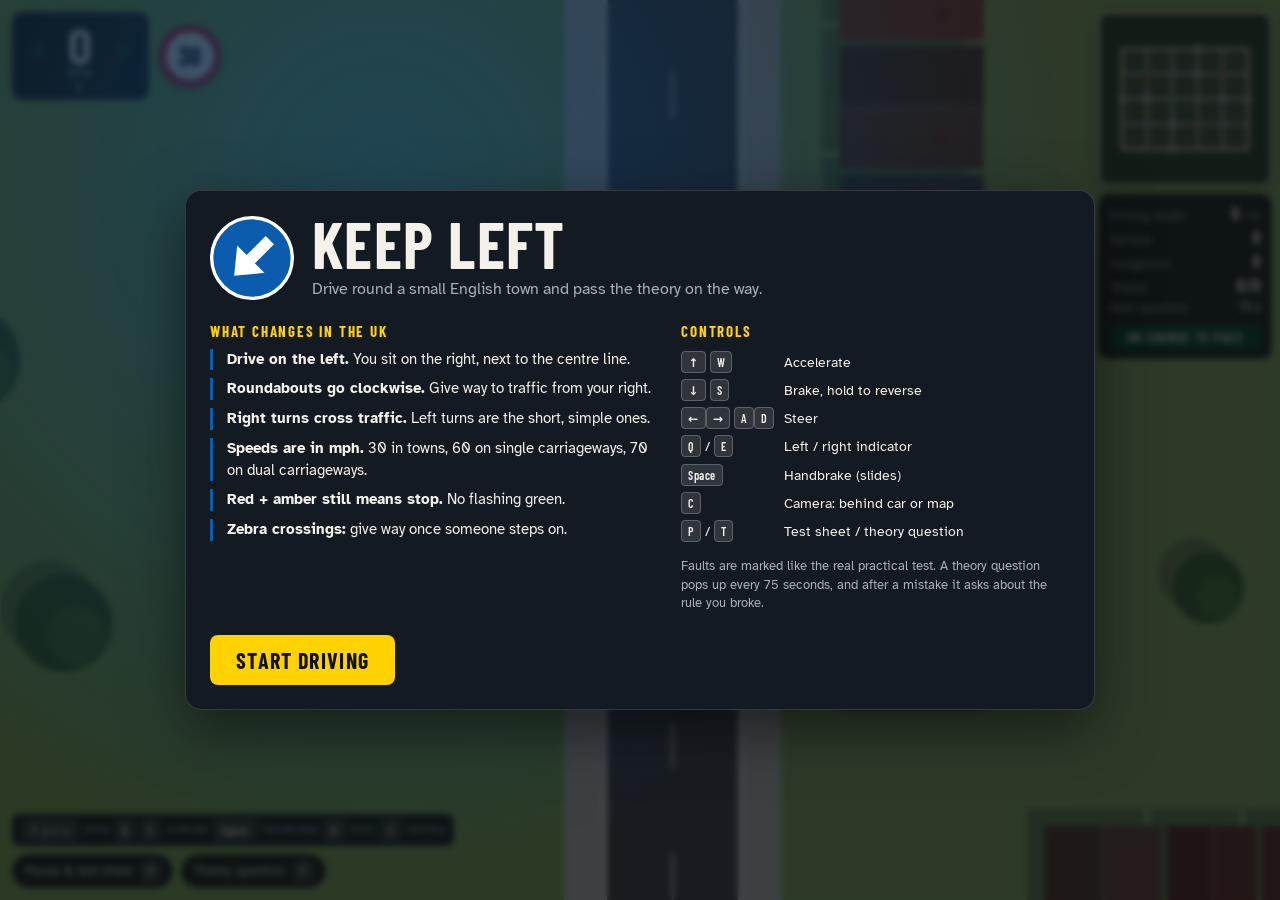
==== index.html @ 1f6ad8f2 "Add Keep Left: top-down UK driving practice game with theory questions Single-file browser game (ind" ====
<!doctype html>
<html lang="en">
<head>
<meta charset="utf-8">
<meta name="viewport" content="width=device-width, initial-scale=1, viewport-fit=cover">
<title>Keep Left UK</title>
<meta name="claude:viewport-fit-sides" content="cover">
<link rel="preconnect" href="https://fonts.googleapis.com">
<link rel="preconnect" href="https://fonts.gstatic.com" crossorigin>
<link rel="stylesheet" href="https://fonts.googleapis.com/css2?family=Atkinson+Hyperlegible:wght@400;700&family=Barlow+Condensed:wght@500;600;700&display=swap">
<style>/* Layout: full-screen canvas, HUD pinned to the corners. Visual language borrowed from UK road signs:
   blue = information (tips), red-edged white = warnings (faults), green with yellow = theory (primary-route signs). */
:root {
  --ink: #0e1218; --panel: rgba(14, 18, 24, .86); --panel-solid: #141a22; --line: rgba(255, 255, 255, .14);
  --text: #f3f1ea; --muted: #a9b0b8;
  --sign-blue: #0b5cad; --route-green: #00703c; --route-yellow: #ffd200; --sign-red: #d4202a; --amber: #ffb000; --go: #2ee06a;
  --display: 'Barlow Condensed', 'Arial Narrow', 'Roboto Condensed', system-ui, sans-serif;
  --body: 'Atkinson Hyperlegible', system-ui, -apple-system, 'Segoe UI', sans-serif;
  color-scheme: dark;
}
html, body { height: 100%; overflow: hidden; }
body { margin: 0; background: #7da35a; color: var(--text); font: 15px/1.45 var(--body); user-select: none; -webkit-user-select: none; }
canvas#game { position: fixed; inset: 0; display: block; touch-action: none; }
button { font: inherit; color: inherit; cursor: pointer; }
button:focus-visible, select:focus-visible, input:focus-visible { outline: 3px solid var(--route-yellow); outline-offset: 2px; }
kbd { font: 600 12px/1 var(--display); letter-spacing: .04em; padding: 3px 6px; border-radius: 4px; background: rgba(255,255,255,.12); border: 1px solid rgba(255,255,255,.22); color: var(--text); }
[hidden] { display: none !important; }

.hud { position: fixed; z-index: 5; pointer-events: none; }
.hud-tl { top: calc(12px + env(safe-area-inset-top, 0px)); left: max(12px, env(safe-area-inset-left, 0px)); display: flex; gap: 10px; align-items: center; }
.speed-box { display: grid; grid-template-columns: auto auto auto; grid-template-rows: auto auto; align-items: center; gap: 0 10px;
  background: var(--panel); border: 1px solid var(--line); border-radius: 10px; padding: 8px 14px 6px; }
.speed { font-family: var(--display); font-weight: 700; font-size: 52px; line-height: .9; font-variant-numeric: tabular-nums; min-width: 2.2ch; text-align: center; }
.speed small { display: block; font-size: 13px; font-weight: 600; letter-spacing: .14em; color: var(--muted); text-transform: uppercase; }
.speed-box.over .speed { color: #ff6b5e; }
.ind { font-size: 22px; color: rgba(46,224,106,.18); transition: color .05s; }
.ind.on { color: var(--go); text-shadow: 0 0 10px rgba(46,224,106,.8); }
.gear { grid-column: 1 / -1; text-align: center; font: 600 12px/1 var(--display); letter-spacing: .2em; color: var(--muted); margin-top: 2px; }
.limit-sign { width: 62px; height: 62px; border-radius: 50%; background: #fff; box-shadow: inset 0 0 0 7px var(--sign-red), 0 2px 8px rgba(0,0,0,.35);
  display: grid; place-items: center; color: #111; font: 700 26px/1 var(--display); position: relative; overflow: hidden; }
.limit-sign[data-limit="60"] { box-shadow: inset 0 0 0 2px #111, 0 2px 8px rgba(0,0,0,.35); }
.limit-sign[data-limit="60"]::after { content: ''; position: absolute; width: 140%; height: 10px; background: #111; transform: rotate(-45deg); }

.hud-tr { top: calc(12px + env(safe-area-inset-top, 0px)); right: max(12px, env(safe-area-inset-right, 0px)); width: 170px; display: grid; gap: 8px; }
#minimap { width: 170px; height: 170px; border-radius: 10px; border: 2px solid rgba(255,255,255,.7); box-shadow: 0 4px 14px rgba(0,0,0,.35); }
.tally { background: var(--panel); border: 1px solid var(--line); border-radius: 10px; padding: 8px 10px; font-size: 13px; }
.tally .row { display: flex; align-items: baseline; gap: 4px; padding: 1px 0; }
.tally .row span { flex: 1; color: var(--muted); }
.tally .row b { font: 700 18px/1.1 var(--display); font-variant-numeric: tabular-nums; }
.tally .row i { font-style: normal; color: var(--muted); font-size: 12px; }
.tally .row.small b { font-size: 14px; color: var(--muted); }
.verdict { margin-top: 6px; text-align: center; font: 700 13px/1 var(--display); letter-spacing: .1em; text-transform: uppercase; padding: 6px; border-radius: 6px; }
.verdict.pass { background: rgba(0,112,60,.55); }
.verdict.fail { background: rgba(212,32,42,.6); }

.hud-bl { bottom: calc(12px + env(safe-area-inset-bottom, 0px)); left: max(12px, env(safe-area-inset-left, 0px)); display: grid; gap: 8px; pointer-events: auto; }
.keys { background: var(--panel); border-radius: 8px; padding: 6px 10px; font-size: 12px; color: var(--muted); display: flex; flex-wrap: wrap; gap: 4px 6px; align-items: center; max-width: 60vw; }
.btns { display: flex; gap: 8px; flex-wrap: wrap; }
.chip { background: var(--panel); border: 1px solid var(--line); border-radius: 999px; padding: 6px 12px; font-size: 13px; display: inline-flex; gap: 8px; align-items: center; }
.chip:hover { border-color: rgba(255,255,255,.4); }

.faults { position: fixed; z-index: 6; top: calc(12px + env(safe-area-inset-top, 0px)); left: 50%; transform: translateX(-50%); width: min(440px, calc(100vw - 420px)); display: grid; gap: 8px; pointer-events: none; }
.fault { background: #fff; color: #111; border-radius: 8px; padding: 9px 12px 10px; box-shadow: 0 6px 20px rgba(0,0,0,.35); border-left: 8px solid var(--amber); animation: drop .25s ease-out; transition: opacity .4s, transform .4s; }
.fault.serious { border-left-color: var(--sign-red); }
.fault.dangerous { border-left-color: #111; background: #ffe9e7; }
.fault.out { opacity: 0; transform: translateY(-8px); }
.fault-sev { font: 700 12px/1 var(--display); letter-spacing: .12em; text-transform: uppercase; color: #6b6b6b; }
.fault.serious .fault-sev, .fault.dangerous .fault-sev { color: var(--sign-red); }
.fault-msg { font-weight: 700; font-size: 16px; margin: 3px 0 2px; }
.fault-tip { font-size: 13px; color: #333; }
@keyframes drop { from { opacity: 0; transform: translateY(-10px); } }

.toast { position: fixed; z-index: 7; top: 40%; left: 50%; transform: translate(-50%, -50%); background: var(--panel); padding: 8px 16px; border-radius: 8px; font-weight: 700; }
.keep-left { position: fixed; z-index: 6; left: 50%; top: 30%; transform: translate(-50%, -50%); display: grid; justify-items: center; gap: 6px; pointer-events: none; animation: pulse .6s ease-in-out infinite alternate; }
.keep-left svg { width: 96px; height: 96px; filter: drop-shadow(0 4px 12px rgba(0,0,0,.5)); }
.keep-left div { font: 700 22px/1 var(--display); letter-spacing: .14em; background: var(--sign-blue); padding: 6px 12px; border-radius: 6px; border: 2px solid #fff; }
@keyframes pulse { to { transform: translate(-50%, -50%) scale(1.07); } }

.tip { position: fixed; z-index: 6; bottom: calc(18px + env(safe-area-inset-bottom, 0px)); left: 50%; transform: translateX(-50%); width: min(560px, calc(100vw - 32px));
  background: var(--sign-blue); border: 2px solid #fff; border-radius: 8px; padding: 10px 14px; display: flex; gap: 12px; align-items: flex-start; box-shadow: 0 6px 20px rgba(0,0,0,.35); pointer-events: none; }
.tip b { flex: none; width: 24px; height: 24px; border-radius: 50%; background: #fff; color: var(--sign-blue); display: grid; place-items: center; font: 700 16px/1 Georgia, serif; font-style: italic; }
.tip.in { animation: rise .3s ease-out; }
@keyframes rise { from { opacity: 0; transform: translate(-50%, 10px); } }

.overlay { position: fixed; z-index: 20; inset: 0; display: grid; place-items: center; background: rgba(8, 12, 16, .55); backdrop-filter: blur(3px);
  padding: calc(16px + env(safe-area-inset-top, 0px)) max(16px, env(safe-area-inset-right, 0px)) calc(16px + env(safe-area-inset-bottom, 0px)) max(16px, env(safe-area-inset-left, 0px)); overflow: auto; }
.go { background: var(--route-yellow); color: #111; border: 0; border-radius: 8px; padding: 10px 18px; font: 700 17px/1 var(--display); letter-spacing: .06em; text-transform: uppercase; display: inline-flex; gap: 10px; align-items: center; }
.go kbd { background: rgba(0,0,0,.1); border-color: rgba(0,0,0,.25); color: #111; }
.go:hover { filter: brightness(1.06); }
.ghost { background: transparent; border: 1px solid var(--line); border-radius: 8px; padding: 10px 16px; }

/* Theory card: a primary-route sign. */
.q-card { width: min(640px, 100%); background: var(--route-green); border: 4px solid #fff; border-radius: 14px; padding: 18px 20px 16px; box-shadow: 0 0 0 3px var(--route-green), 0 20px 50px rgba(0,0,0,.5); }
.q-head { display: flex; gap: 10px; align-items: center; font: 600 15px/1 var(--display); letter-spacing: .06em; text-transform: uppercase; }
.route { background: var(--route-yellow); color: #111; padding: 4px 8px; border-radius: 4px; font-weight: 700; }
.q-card h2 { font: 700 24px/1.25 var(--body); margin: 14px 0 14px; text-wrap: balance; }
.answers { display: grid; gap: 8px; }
.ans { display: flex; gap: 12px; align-items: center; text-align: left; background: rgba(0,0,0,.18); border: 2px solid rgba(255,255,255,.55); border-radius: 8px; padding: 10px 12px; font-size: 16px; }
.ans b { flex: none; width: 28px; height: 28px; border-radius: 4px; background: var(--route-yellow); color: #111; display: grid; place-items: center; font: 700 17px/1 var(--display); }
.ans:hover:not(:disabled) { background: rgba(0,0,0,.3); border-color: #fff; }
.ans:disabled { cursor: default; opacity: .7; }
.ans.correct { opacity: 1; background: #fff; color: #0a3d22; border-color: #fff; }
.ans.correct b { background: var(--route-green); color: #fff; }
.ans.wrong { opacity: 1; background: var(--sign-red); border-color: #fff; }
.q-feedback { margin-top: 12px; padding: 10px 12px; border-radius: 8px; background: rgba(0,0,0,.25); font-size: 15px; }
.q-feedback.right strong { color: var(--route-yellow); }
.q-feedback.wrong strong { color: #ffb3ad; }
.q-foot { display: flex; justify-content: space-between; align-items: center; gap: 12px; margin-top: 12px; font-size: 13px; color: rgba(255,255,255,.75); flex-wrap: wrap; }

/* Test sheet. */
.sheet { width: min(760px, 100%); max-height: 100%; overflow: auto; background: #f6f4ee; color: #16191d; border-radius: 12px; padding: 18px 20px; box-shadow: 0 20px 50px rgba(0,0,0,.5); }
.sheet-head h2 { font: 700 28px/1 var(--display); letter-spacing: .04em; text-transform: uppercase; margin: 0 0 4px; }
.sheet-head span { color: #555; font-size: 14px; }
#sheetSummary { display: flex; gap: 16px; align-items: center; margin: 14px 0; flex-wrap: wrap; }
.result { font: 700 34px/1 var(--display); letter-spacing: .1em; padding: 10px 16px; border-radius: 8px; color: #fff; }
.result.pass { background: var(--route-green); } .result.fail { background: var(--sign-red); }
.sum-grid { display: flex; gap: 18px; flex-wrap: wrap; }
.sum-grid div { display: grid; }
.sum-grid b { font: 700 26px/1 var(--display); font-variant-numeric: tabular-nums; }
.sum-grid span { font-size: 12px; color: #555; }
.table-wrap { overflow-x: auto; }
.dl25 { width: 100%; border-collapse: collapse; font-size: 14px; }
.dl25 th, .dl25 td { border: 1px solid #c9c4b6; padding: 6px 8px; text-align: left; vertical-align: middle; }
.dl25 thead th { background: #e6e1d3; font: 700 13px/1 var(--display); letter-spacing: .08em; text-transform: uppercase; }
.dl25 tbody th { font-weight: 700; white-space: nowrap; }
.dl25 .tally { font: 700 18px/1 var(--display); letter-spacing: 2px; color: #1d4e89; background: none; border-radius: 0; padding: 6px 8px; }
.dl25 .box { width: 34px; text-align: center; font: 700 18px/1 var(--display); }
.dl25 .box.marked { background: #ffd9d6; color: var(--sign-red); } .dl25 .box.marked.d { background: #16191d; color: #fff; }
.dl25 .last { color: #444; font-size: 13px; }
.dl25 .empty { text-align: center; color: #555; padding: 14px; }
.review { margin-top: 12px; font-size: 14px; }
.review h3 { font: 700 16px/1 var(--display); letter-spacing: .06em; text-transform: uppercase; margin: 8px 0; }
.review p { margin: 6px 0; padding-left: 10px; border-left: 3px solid var(--route-green); }
.settings { display: flex; flex-wrap: wrap; gap: 10px 18px; margin-top: 14px; padding-top: 12px; border-top: 1px solid #d8d3c5; font-size: 14px; align-items: center; }
.settings label { display: inline-flex; gap: 8px; align-items: center; }
.settings select { font: inherit; padding: 4px 6px; border-radius: 6px; border: 1px solid #b9b3a3; background: #fff; color: #111; color-scheme: light; }
.sheet-foot { display: flex; justify-content: flex-end; gap: 10px; margin-top: 16px; }
.sheet .ghost { border-color: #b9b3a3; color: #16191d; }

/* Title. */
.title { background: radial-gradient(circle at 30% 20%, rgba(11,92,173,.35), transparent 60%), rgba(8, 12, 16, .72); }
.title-card { width: min(860px, 100%); background: var(--panel-solid); border: 1px solid var(--line); border-radius: 16px; padding: 24px; box-shadow: 0 20px 60px rgba(0,0,0,.5); }
.brand { display: flex; gap: 18px; align-items: center; }
.brand svg { width: 84px; height: 84px; flex: none; }
.brand h1 { font: 700 64px/0.9 var(--display); letter-spacing: .02em; text-transform: uppercase; margin: 0; }
.brand p { margin: 6px 0 0; color: var(--muted); font-size: 16px; }
.cols { display: grid; grid-template-columns: 1.15fr 1fr; gap: 24px; margin: 22px 0; }
.cols section { min-width: 0; }
.cols h3 { font: 700 15px/1 var(--display); letter-spacing: .12em; text-transform: uppercase; color: var(--route-yellow); margin: 0 0 10px; }
.diff { list-style: none; padding: 0; margin: 0; display: grid; gap: 8px; }
.diff li { padding-left: 14px; border-left: 3px solid var(--sign-blue); }
.ctrl { border-collapse: collapse; font-size: 14px; }
.ctrl td { padding: 4px 10px 4px 0; }
.ctrl td:first-child { white-space: nowrap; }
.note { color: var(--muted); font-size: 13px; margin: 10px 0 0; }
.go.big { font-size: 22px; padding: 14px 26px; }

/* Touch controls. */
.touch { position: fixed; z-index: 8; left: 0; right: 0; bottom: 0; display: flex; justify-content: space-between; align-items: flex-end;
  padding: 0 max(12px, env(safe-area-inset-right, 0px)) calc(12px + env(safe-area-inset-bottom, 0px)) max(12px, env(safe-area-inset-left, 0px)); pointer-events: none; }
.touch .pad { display: flex; gap: 10px; pointer-events: auto; }
.touch button { width: 70px; height: 70px; border-radius: 50%; border: 2px solid rgba(255,255,255,.6); background: rgba(14,18,24,.55); font-size: 24px; touch-action: none; }
.touch button.small { width: 50px; height: 50px; font-size: 16px; }
.touch button.down { background: rgba(255,210,0,.6); color: #111; }
.touch:not([hidden]) ~ .hud-bl .keys { display: none; }

@media (max-width: 760px) {
  .cols { grid-template-columns: 1fr; }
  .brand h1 { font-size: 44px; }
  .hud-tr { width: 120px; } #minimap { width: 120px; height: 120px; }
  .tally { font-size: 11px; } .tally .row b { font-size: 15px; }
  .faults { width: calc(100vw - 164px); left: max(12px, env(safe-area-inset-left, 0px)); transform: none; top: calc(110px + env(safe-area-inset-top, 0px)); }
  .fault-msg { font-size: 14px; } .fault-tip { font-size: 12px; }
  .speed { font-size: 38px; } .limit-sign { width: 48px; height: 48px; font-size: 20px; }
  .keys { display: none; }
  .hud-bl { bottom: calc(152px + env(safe-area-inset-bottom, 0px)); }
  .tip { bottom: calc(196px + env(safe-area-inset-bottom, 0px)); font-size: 13px; padding: 8px 10px; }
  .touch button { width: 58px; height: 58px; font-size: 20px; }
  .touch button.small { width: 40px; height: 40px; font-size: 14px; }
  .touch .pad { gap: 8px; }
  .touch .pad.mid { flex-direction: column; gap: 6px; }
  .chip { font-size: 12px; padding: 5px 10px; }
  .chip kbd { display: none; }
}
@media (prefers-reduced-motion: reduce) { .keep-left, .fault, .tip.in { animation: none; } }
</style>
</head>
<body>

<canvas id="game" aria-label="Top-down view of the town and your car"></canvas>

<div class="hud hud-tl">
  <div class="speed-box" id="speedBox">
    <div class="ind" id="indL" aria-label="Left indicator">◀</div>
    <div class="speed"><span id="speed">0</span><small>mph</small></div>
    <div class="ind" id="indR" aria-label="Right indicator">▶</div>
    <div class="gear" id="gear">D</div>
  </div>
  <div class="limit-sign" id="limitSign" data-limit="30" title="Current speed limit"><span>30</span></div>
</div>

<div class="hud hud-tr">
  <canvas id="minimap" width="200" height="200" aria-label="Map"></canvas>
  <div class="tally">
    <div class="row"><span>Driving faults</span><b id="tMinor">0</b><i>/15</i></div>
    <div class="row"><span>Serious</span><b id="tSerious">0</b></div>
    <div class="row"><span>Dangerous</span><b id="tDanger">0</b></div>
    <div class="row"><span>Theory</span><b id="tTheory">0/0</b></div>
    <div class="row small"><span>Next question</span><b id="qNext">–</b></div>
    <div class="verdict pass" id="verdict">On course to pass</div>
  </div>
</div>

<div id="faults" class="faults" aria-live="polite"></div>
<div id="toast" class="toast" hidden></div>
<div id="keepLeft" class="keep-left" hidden>
  <svg viewBox="0 0 100 100" aria-hidden="true"><circle cx="50" cy="50" r="48" fill="#0b5cad" stroke="#fff" stroke-width="4"/><g transform="rotate(45 50 50)" fill="#fff"><rect x="43" y="20" width="14" height="36"/><path d="M27 52 H73 L50 80 Z"/></g></svg>
  <div>KEEP LEFT</div>
</div>
<div id="tip" class="tip" hidden><b>i</b><span id="tipText"></span></div>

<div class="hud hud-bl">
  <div class="keys"><kbd>↑↓←→</kbd> drive <kbd>Q</kbd><kbd>E</kbd> indicate <kbd>Space</kbd> handbrake <kbd>H</kbd> horn <kbd>C</kbd> camera</div>
  <div class="btns"><button id="pauseBtn" class="chip">Pause &amp; test sheet <kbd>P</kbd></button><button id="quizBtn" class="chip">Theory question <kbd>T</kbd></button></div>
</div>

<div id="touch" class="touch" hidden>
  <div class="pad left"><button id="tLeft" aria-label="Steer left">◀</button><button id="tRight" aria-label="Steer right">▶</button></div>
  <div class="pad mid"><button id="tIndL" class="small" aria-label="Left indicator">⇦</button><button id="tHand" class="small" aria-label="Handbrake">HB</button><button id="tIndR" class="small" aria-label="Right indicator">⇨</button></div>
  <div class="pad right"><button id="tBrake" aria-label="Brake">▼</button><button id="tGas" aria-label="Accelerate">▲</button></div>
</div>

<div id="question" class="overlay" hidden>
  <div class="q-card" role="dialog" aria-modal="true" aria-labelledby="qText">
    <div class="q-head"><span class="route">THEORY</span><span id="qTopic">Roundabouts</span></div>
    <h2 id="qText">Question</h2>
    <div id="qAnswers" class="answers"></div>
    <div id="qFeedback" class="q-feedback" hidden></div>
    <div class="q-foot"><span>Press 1–4 to answer</span><button id="qContinue" class="go" hidden>Back to driving <kbd>Enter</kbd></button></div>
  </div>
</div>

<div id="pause" class="overlay" hidden>
  <div class="sheet" role="dialog" aria-modal="true" aria-labelledby="sheetTitle">
    <div class="sheet-head"><h2 id="sheetTitle">Test sheet</h2><span>Marked the way a UK examiner would: 15 or fewer driving faults and no serious or dangerous faults is a pass.</span></div>
    <div id="sheetSummary"></div>
    <div class="table-wrap"><table class="dl25"><thead><tr><th>Category</th><th>Driving faults</th><th>S</th><th>D</th><th>Latest</th></tr></thead><tbody id="sheetRows"></tbody></table></div>
    <div id="sheetReview" class="review"></div>
    <div class="settings">
      <label for="qInterval">Theory questions
        <select id="qInterval"><option value="45">Every 45 s</option><option value="75">Every 75 s</option><option value="120">Every 2 min</option><option value="240">Every 4 min</option><option value="0">Off (press T)</option></select></label>
      <label for="camMode">Camera
        <select id="camMode"><option value="chase">Behind the car</option><option value="north">North up (map)</option></select></label>
      <label class="check" for="tipsOn"><input type="checkbox" id="tipsOn"> Coaching tips</label>
      <label class="check" for="soundOn"><input type="checkbox" id="soundOn"> Sound</label>
    </div>
    <div class="sheet-foot"><button id="restartBtn" class="ghost">New session</button><button id="resumeBtn" class="go">Resume driving <kbd>P</kbd></button></div>
  </div>
</div>

<div id="title" class="overlay title">
  <div class="title-card">
    <div class="brand">
      <svg viewBox="0 0 100 100" aria-hidden="true"><circle cx="50" cy="50" r="48" fill="#0b5cad" stroke="#fff" stroke-width="4"/><g transform="rotate(45 50 50)" fill="#fff"><rect x="43" y="20" width="14" height="36"/><path d="M27 52 H73 L50 80 Z"/></g></svg>
      <div><h1>Keep Left</h1><p>Drive round a small English town and pass the theory on the way.</p></div>
    </div>
    <div class="cols">
      <section>
        <h3>What changes in the UK</h3>
        <ul class="diff">
          <li><b>Drive on the left.</b> You sit on the right, next to the centre line.</li>
          <li><b>Roundabouts go clockwise.</b> Give way to traffic from your right.</li>
          <li><b>Right turns cross traffic.</b> Left turns are the short, simple ones.</li>
          <li><b>Speeds are in mph.</b> 30 in towns, 60 on single carriageways, 70 on dual carriageways.</li>
          <li><b>Red + amber still means stop.</b> No flashing green.</li>
          <li><b>Zebra crossings:</b> give way once someone steps on.</li>
        </ul>
      </section>
      <section>
        <h3>Controls</h3>
        <table class="ctrl">
          <tr><td><kbd>↑</kbd> <kbd>W</kbd></td><td>Accelerate</td></tr>
          <tr><td><kbd>↓</kbd> <kbd>S</kbd></td><td>Brake, hold to reverse</td></tr>
          <tr><td><kbd>←</kbd><kbd>→</kbd> <kbd>A</kbd><kbd>D</kbd></td><td>Steer</td></tr>
          <tr><td><kbd>Q</kbd> / <kbd>E</kbd></td><td>Left / right indicator</td></tr>
          <tr><td><kbd>Space</kbd></td><td>Handbrake (slides)</td></tr>
          <tr><td><kbd>C</kbd></td><td>Camera: behind car or map</td></tr>
          <tr><td><kbd>P</kbd> / <kbd>T</kbd></td><td>Test sheet / theory question</td></tr>
        </table>
        <p class="note">Faults are marked like the real practical test. A theory question pops up every 75 seconds, and after a mistake it asks about the rule you broke.</p>
      </section>
    </div>
    <button id="startBtn" class="go big">Start driving</button>
  </div>
</div>
<script>// UK theory-test style questions. Each: t = topic, q = question, a = answers, c = index of the correct answer,
// e = explanation shown after answering (with the Highway Code rule where one applies).
// Topics match the fault categories so a question can follow a related mistake.
const QUESTIONS = [
  // ---- Speed limits & stopping distances
  { t: 'speed', q: 'What is the national speed limit for a car on a single carriageway road?',
    a: ['60 mph', '50 mph', '70 mph', '40 mph'], c: 0,
    e: 'Cars: 30 mph in built-up areas, 60 mph on single carriageways, 70 mph on dual carriageways and motorways (Rule 124).' },
  { t: 'speed', q: 'What is the national speed limit for a car on a dual carriageway?',
    a: ['70 mph', '60 mph', '50 mph', '80 mph'], c: 0,
    e: 'Dual carriageways and motorways are 70 mph for cars unless signs show a lower limit (Rule 124).' },
  { t: 'speed', q: 'You are in a built-up area with street lights and see no speed limit signs. What is the limit?',
    a: ['30 mph', '20 mph', '40 mph', '60 mph'], c: 0,
    e: 'Street lights usually mean a 30 mph limit unless signs say otherwise (Rule 124).' },
  { t: 'speed', q: 'What is the typical overall stopping distance at 30 mph on a dry road?',
    a: ['23 metres (75 feet)', '12 metres (40 feet)', '36 metres (118 feet)', '53 metres (175 feet)'], c: 0,
    e: '30 mph: 9 m thinking + 14 m braking = 23 m. That is about six car lengths (Rule 126).' },
  { t: 'speed', q: 'What is the typical overall stopping distance at 70 mph on a dry road?',
    a: ['96 metres (315 feet)', '73 metres (240 feet)', '53 metres (175 feet)', '120 metres (394 feet)'], c: 0,
    e: '70 mph: 21 m thinking + 75 m braking = 96 m, about 24 car lengths (Rule 126).' },
  { t: 'speed', q: 'What is the typical overall stopping distance at 60 mph on a dry road?',
    a: ['73 metres (240 feet)', '53 metres (175 feet)', '96 metres (315 feet)', '36 metres (118 feet)'], c: 0,
    e: '60 mph: 18 m thinking + 55 m braking = 73 m (Rule 126).' },
  { t: 'speed', q: 'UK speed limit signs and speedometers use which unit?',
    a: ['Miles per hour', 'Kilometres per hour', 'Either, depending on the road', 'Knots'], c: 0,
    e: 'UK limits are in mph. 30 mph ≈ 48 km/h, 60 mph ≈ 97 km/h, 70 mph ≈ 113 km/h. Distances on signs are in miles and yards.' },
  { t: 'speed', q: 'A sign shows a white circle with a black diagonal stripe. What does it mean?',
    a: ['National speed limit applies', 'End of all restrictions, no limit', 'No overtaking', 'Motorway ends'], c: 0,
    e: 'It means the national limit for that type of road and vehicle: 60 mph single carriageway, 70 mph dual carriageway for cars.' },

  // ---- Following distance & safety
  { t: 'safety', q: 'In good, dry conditions, what gap should you leave to the vehicle in front?',
    a: ['At least a two-second gap', 'At least one second', 'One car length', 'At least five seconds'], c: 0,
    e: 'Leave at least two seconds in dry conditions, at least double in the wet, and up to ten times on icy roads (Rule 126).' },
  { t: 'safety', q: 'How should your following gap change on a wet road?',
    a: ['At least double it', 'Keep it the same', 'Halve it, as tyres grip less', 'Ten times it'], c: 0,
    e: 'On wet roads the gap should be at least doubled (Rule 126). Icy roads can need up to ten times the dry gap.' },
  { t: 'safety', q: 'You are overtaking a cyclist at 30 mph. What is the minimum space you should leave?',
    a: ['At least 1.5 metres', 'At least 0.5 metres', 'One car width is never needed', 'At least 5 metres'], c: 0,
    e: 'Since 2022 the Highway Code says leave at least 1.5 m when overtaking cyclists at up to 30 mph, and more at higher speeds (Rule 163).' },
  { t: 'safety', q: 'How long should you drive before taking a break on a long journey?',
    a: ['A break of at least 15 minutes every two hours', 'Every four hours', 'Only when you feel tired', 'Every 30 minutes'], c: 0,
    e: 'Rule 91 recommends at least a 15-minute break after every two hours of driving.' },
  { t: 'safety', q: 'What is the "Dutch Reach"?',
    a: ['Opening the car door with the hand furthest from it, so you look back for cyclists', 'Reaching for the handbrake with your left hand', 'Checking the left mirror before turning left', 'A Dutch-style roundabout'], c: 0,
    e: 'Using the far hand turns your body so you see cyclists and pedestrians before opening the door (Rule 239).' },
  { t: 'safety', q: 'When may you use front or rear fog lights?',
    a: ['When visibility is seriously reduced, generally under 100 metres', 'Whenever it is dark', 'When it is raining lightly', 'On any motorway at night'], c: 0,
    e: 'Use fog lights when visibility is seriously reduced, generally under 100 m, and switch them off when it improves (Rule 226).' },

  // ---- Roundabouts
  { t: 'roundabout', q: 'Which way do you travel round a roundabout in the UK?',
    a: ['Clockwise (turn left onto it)', 'Anticlockwise (turn right onto it)', 'Either way if it is clear', 'Depends on the size'], c: 0,
    e: 'UK roundabouts go clockwise. You turn left onto them and give way to traffic coming from your right (Rule 185).' },
  { t: 'roundabout', q: 'At a roundabout, who normally has priority?',
    a: ['Traffic already on the roundabout, coming from your right', 'Traffic coming from your left', 'Whoever arrives first', 'The larger vehicle'], c: 0,
    e: 'Give priority to traffic approaching from your right unless signs or road markings say otherwise (Rule 185).' },
  { t: 'roundabout', q: 'You want the first exit (turning left) at a roundabout. What should you normally do?',
    a: ['Signal left, approach in the left lane and keep left', 'Signal right and use the right lane', 'Give no signal and use any lane', 'Signal left only once on the roundabout'], c: 0,
    e: 'For the first exit: signal left, approach in the left lane, keep to the left on the roundabout (Rule 186).' },
  { t: 'roundabout', q: 'You will leave a roundabout by an exit past "12 o\'clock" (turning right). What should you normally do?',
    a: ['Signal right, approach in the right lane, then signal left after the exit before yours', 'Signal left all the way round', 'Use the left lane with no signal', 'Signal right until you leave'], c: 0,
    e: 'Signal right and use the right-hand lane, keep to the right on the roundabout, then change to a left signal after passing the exit before the one you want (Rule 186).' },
  { t: 'roundabout', q: 'Going straight ahead at a roundabout, when should you signal?',
    a: ['Normally no signal on approach; signal left after passing the exit before yours', 'Signal right on approach', 'Signal left on approach', 'Use hazard lights'], c: 0,
    e: 'Going ahead: no signal on approach unless markings say otherwise, then signal left after passing the exit before the one you want (Rule 186).' },
  { t: 'roundabout', q: 'At a mini-roundabout, what should you do with the white central circle?',
    a: ['Pass around it; do not drive over it unless your vehicle is too large', 'Drive straight over it', 'Stop on it to give way', 'Use it to turn right sharply'], c: 0,
    e: 'Treat mini-roundabouts like normal ones: give way to the right and pass around the central marking (Rule 188).' },

  // ---- Traffic lights
  { t: 'lights', q: 'What does a steady amber light mean?',
    a: ['Stop, unless you have crossed the stop line or are so close that stopping may cause a collision', 'Speed up to get through', 'Go if the way is clear', 'Prepare to go'], c: 0,
    e: 'Amber means STOP at the stop line. Only continue if you have crossed it or are so close that pulling up might cause a crash (Rule 175).' },
  { t: 'lights', q: 'The lights show red and amber together. What does this mean?',
    a: ['Stop. Do not go until green shows', 'Go if the way is clear', 'The lights are broken', 'Proceed with caution'], c: 0,
    e: 'Red and amber together still means STOP. Wait for green. UK sequence: red, red + amber, green, amber, red (Rule 175).' },
  { t: 'lights', q: 'What is the order of UK traffic lights after green?',
    a: ['Amber, then red', 'Red, then amber', 'Flashing green, then red', 'Red and amber, then red'], c: 0,
    e: 'Green → amber → red → red + amber → green. Unlike some countries, there is no flashing green.' },
  { t: 'lights', q: 'The light is green. You are turning left and pedestrians are crossing the road you are turning into. What do you do?',
    a: ['Give way to the pedestrians', 'Go, as green gives you priority', 'Sound the horn and go', 'Flash your lights at them'], c: 0,
    e: 'Green means go only if the way is clear. Give way to pedestrians crossing the road you turn into (Rules 170, 176, H2).' },
  { t: 'lights', q: 'Where must you stop at a red light?',
    a: ['Behind the white stop line', 'Level with the traffic light post', 'Anywhere before the junction box', 'In the cyclist advanced stop area'], c: 0,
    e: 'You MUST stop behind the white stop line on your side of the road (Rule 176).' },
  { t: 'lights', q: 'A green filter arrow shows while the main light is red. What does it mean?',
    a: ['You may go in the direction of the arrow if it is clear', 'All traffic may go', 'Only buses may go', 'Stop and wait'], c: 0,
    e: 'A green arrow lets you go in that direction even if other lights are showing (Rule 177).' },

  // ---- Crossings
  { t: 'crossing', q: 'When MUST you give way at a zebra crossing?',
    a: ['When a pedestrian has moved onto the crossing', 'Only when the beacons flash faster', 'Only when a pedestrian waves you on', 'Only at night'], c: 0,
    e: 'You MUST give way once someone has moved onto a zebra crossing, and should be ready to stop for people waiting (Rule 195).' },
  { t: 'crossing', q: 'How do you recognise a zebra crossing?',
    a: ['Black and white stripes with flashing amber beacons on poles', 'Red lights and a push button', 'Yellow stripes with no beacons', 'Green man signal'], c: 0,
    e: 'Zebra crossings have black-and-white stripes, Belisha beacons (flashing amber globes) and zigzag lines.' },
  { t: 'crossing', q: 'What do white zigzag lines either side of a crossing mean?',
    a: ['No parking and no overtaking the moving vehicle nearest the crossing', 'Slow to 10 mph', 'Bus stop', 'You may park for 5 minutes'], c: 0,
    e: 'You MUST NOT park on the zigzags, and must not overtake the moving vehicle nearest the crossing (Rules 191, 240).' },
  { t: 'crossing', q: 'At a pelican crossing the amber light is flashing. What should you do?',
    a: ['Give way to pedestrians still on the crossing, then go if clear', 'Stop and wait for green', 'Go immediately', 'Sound the horn'], c: 0,
    e: 'Flashing amber at a pelican crossing: give way to anyone still crossing, then continue if clear (Rule 196).' },
  { t: 'crossing', q: 'Who can use a toucan crossing?',
    a: ['Pedestrians and cyclists', 'Only pedestrians', 'Horse riders only', 'Buses and taxis'], c: 0,
    e: '"Two can" cross: pedestrians and cyclists. Equestrian (Pegasus) crossings are for horse riders (Rules 199, 25).' },
  { t: 'crossing', q: 'A school crossing patrol shows a "STOP – children" sign. What must you do?',
    a: ['Stop', 'Slow down and go if clear', 'Sound your horn', 'Go round them'], c: 0,
    e: 'You MUST stop when a school crossing patrol shows the stop sign (Rule 210).' },
];

QUESTIONS.push(
  // ---- Junctions
  { t: 'junction', q: 'Under the 2022 Highway Code, you are turning left into a side road and a pedestrian is waiting to cross it. What should you do?',
    a: ['Give way to the pedestrian', 'Carry on, you have priority', 'Sound the horn to warn them', 'Wave them across from the car'], c: 0,
    e: 'At a junction, give way to pedestrians crossing or waiting to cross a road you are turning into or out of (Rule H2).' },
  { t: 'junction', q: 'You are turning right from a main road into a side road. Where should you position your car?',
    a: ['Just left of the centre line', 'Close to the left kerb', 'On the right side of the road', 'In the middle of the junction'], c: 0,
    e: 'Position just left of the centre line and wait for a safe gap in oncoming traffic (Rule 179). In the UK the right turn is the "big" turn across traffic.' },
  { t: 'junction', q: 'After turning right into a new road, which side of that road should you be on?',
    a: ['The left side', 'The right side', 'The middle until you pass the junction', 'Whichever is clearer'], c: 0,
    e: 'Always finish your turn in the left lane of the new road. This is the most common mistake for drivers from right-hand traffic countries (Rule 160).' },
  { t: 'junction', q: 'Two cars facing each other at a crossroads both want to turn right. What is generally the safest method?',
    a: ['Pass offside to offside (behind each other)', 'Pass nearside to nearside (in front of each other)', 'The first to flash headlights goes', 'Both wait for a gap'], c: 0,
    e: 'Turning offside to offside (driver side to driver side, passing behind each other) is generally safest because you can see oncoming traffic (Rule 181).' },
  { t: 'junction', q: 'When may you enter a yellow box junction?',
    a: ['When your exit is clear, or when turning right and only blocked by oncoming traffic', 'Whenever the light is green', 'Never', 'When the traffic ahead is moving'], c: 0,
    e: 'You MUST NOT enter the box unless your exit is clear, except when turning right and held only by oncoming traffic (Rule 174).' },
  { t: 'junction', q: 'What must you do at a red octagonal STOP sign?',
    a: ['Stop completely at the line, even if the road is clear', 'Slow down and go if clear', 'Stop only if traffic is coming', 'Give way to the left'], c: 0,
    e: 'At a STOP sign you MUST stop at the solid white line, then go when safe (Rule 171).' },
  { t: 'junction', q: 'What does a double broken white line across your lane at a junction mean?',
    a: ['Give way to traffic on the major road', 'Stop and wait 3 seconds', 'You have priority', 'No entry'], c: 0,
    e: 'Double broken lines (often with an inverted triangle sign) mean give way to traffic on the major road (Rule 172).' },
  { t: 'junction', q: 'Who has priority at an unmarked crossroads?',
    a: ['Nobody. Treat it with great care', 'Traffic from the right', 'Traffic from the left', 'The wider road'], c: 0,
    e: 'At an unmarked crossroads no one has priority. Look carefully and be ready to stop (Rule 146).' },

  // ---- Keeping left & lane discipline
  { t: 'keepleft', q: 'Where should you normally drive on a two-way road?',
    a: ['Keep to the left, unless signs or markings say otherwise', 'In the centre of the road', 'Keep to the right', 'In whichever lane is smoothest'], c: 0,
    e: 'Keep to the left unless road signs or markings indicate otherwise (Rule 160). The driver sits on the right, near the centre line.' },
  { t: 'keepleft', q: 'On which side should you normally overtake?',
    a: ['On the right', 'On the left', 'Either side', 'On the left on dual carriageways'], c: 0,
    e: 'Overtake on the right. Only pass on the left in limited cases, such as when the vehicle ahead is turning right (Rules 163, 167).' },
  { t: 'keepleft', q: 'On a three-lane motorway with light traffic, which lane should you use?',
    a: ['The left lane, using others only to overtake', 'The middle lane', 'The right lane', 'Any lane'], c: 0,
    e: 'Drive in the left lane and return to it after overtaking. Hogging the middle lane can bring a careless driving fine (Rule 264).' },
  { t: 'keepleft', q: 'When may you pass on the left (undertake) on a motorway?',
    a: ['In slow queues of traffic, when the lane on your right is moving more slowly', 'Whenever the left lane is free', 'Never', 'When a driver is hogging the middle lane'], c: 0,
    e: 'Do not overtake on the left except in congested, queuing traffic where the lane to your right is moving more slowly (Rule 268).' },
  { t: 'keepleft', q: 'You come out of a car park onto an empty road at night. What is the main risk for a driver used to right-hand traffic?',
    a: ['Instinctively driving on the right side', 'Driving too slowly', 'Forgetting headlights are needed', 'Missing a speed camera'], c: 0,
    e: 'Empty roads with no other traffic to follow are where people drift to the right. Say "keep left" out loud after every turn and stop.' },

  // ---- Signals
  { t: 'signals', q: 'What is the routine to use before changing speed or direction?',
    a: ['Mirrors – Signal – Manoeuvre', 'Signal – Manoeuvre – Mirrors', 'Brake – Signal – Turn', 'Manoeuvre – Mirrors – Signal'], c: 0,
    e: 'Mirrors, Signal, Manoeuvre (MSM). The manoeuvre part is Position, Speed, Look (PSL).' },
  { t: 'signals', q: 'What is the only official meaning of flashing your headlights?',
    a: ['To let other road users know you are there', '"After you, please go"', '"Thank you"', '"Danger ahead, slow down"'], c: 0,
    e: 'Only flash headlights to let others know you are there. Never assume a flash from someone else means it is safe to go (Rule 110).' },
  { t: 'signals', q: 'When must you not use your horn in a built-up area while moving?',
    a: ['Between 11.30 pm and 7.00 am', 'Between 10 pm and 6 am', 'On Sundays', 'Between midnight and 5 am'], c: 0,
    e: 'Do not sound the horn when stationary, or between 11.30 pm and 7.00 am in a built-up area, unless another road user poses a danger (Rule 112).' },
  { t: 'signals', q: 'When may you use hazard warning lights while driving?',
    a: ['On a motorway or unrestricted dual carriageway, briefly, to warn of a hazard ahead', 'When parking on double yellow lines', 'To say thank you', 'When driving slowly in town'], c: 0,
    e: 'Use them when stationary and obstructing, or briefly on motorways/unrestricted dual carriageways to warn traffic behind of a hazard ahead (Rule 116).' },
  { t: 'signals', q: 'You signalled to turn, then changed your mind. What should you do?',
    a: ['Cancel the signal straight away', 'Leave it on until the next junction', 'Turn anyway', 'Switch on hazard lights'], c: 0,
    e: 'Signals must be correct and cancelled after use so they do not mislead others (Rule 103).' },

  // ---- Signs & markings
  { t: 'signs', q: 'What do road signs in a red circle usually do?',
    a: ['Give orders, mostly prohibitions', 'Give warnings', 'Give information', 'Show tourist sites'], c: 0,
    e: 'Circles give orders (red ring = prohibition, blue = mandatory), triangles warn, rectangles inform.' },
  { t: 'signs', q: 'What do blue circular signs usually show?',
    a: ['A positive instruction you must follow', 'A warning', 'A prohibition', 'Motorway information'], c: 0,
    e: 'Blue circles give mandatory instructions, such as "turn left" or "keep left".' },
  { t: 'signs', q: 'Double white lines: the line nearest you is solid. What does this mean?',
    a: ['You must not cross or straddle it, except in limited cases', 'You may overtake if clear', 'Parking allowed', 'Bus lane ahead'], c: 0,
    e: 'You MUST NOT cross a solid line on your side except to enter premises/side roads, pass a stationary vehicle, or overtake a cyclist, horse or works vehicle at 10 mph or less (Rule 129).' },
  { t: 'signs', q: 'What do green direction signs with yellow numbers indicate?',
    a: ['Primary routes (main A-roads)', 'Motorways', 'Local roads', 'Tourist attractions'], c: 0,
    e: 'Green = primary routes, blue = motorways, white = local routes, brown = tourist signs.' },
  { t: 'signs', q: 'What do double yellow lines along the edge of the road mean?',
    a: ['No waiting at any time', 'No waiting during the day only', 'Loading only', 'Bus lane'], c: 0,
    e: 'Double yellow lines: no waiting at any time, unless signs show seasonal restrictions (Rule 238).' },
  { t: 'signs', q: 'On a motorway, what colour are the reflective studs between the hard shoulder and the left lane?',
    a: ['Red', 'Amber', 'Green', 'White'], c: 0,
    e: 'Red on the left edge, amber by the central reservation, white between lanes, green at slip roads and lay-bys (Rule 132).' },

  // ---- Motorways
  { t: 'motorway', q: 'A red X shows above your motorway lane. What must you do?',
    a: ['Do not drive in that lane; move out of it safely', 'Slow to 40 mph and continue', 'Use the hard shoulder', 'Stop immediately'], c: 0,
    e: 'A red X means the lane is closed. You MUST NOT drive in it (Rule 258). Cameras enforce this.' },
  { t: 'motorway', q: 'Can learner drivers drive on motorways in Great Britain?',
    a: ['Yes, with an approved driving instructor in a dual-control car', 'No, never', 'Yes, with any adult over 21', 'Only at night'], c: 0,
    e: 'Since June 2018 learners can drive on motorways with an approved driving instructor in a car with dual controls.' },
  { t: 'motorway', q: 'When may you use the hard shoulder on a motorway?',
    a: ['In an emergency, or when signs tell you to', 'To overtake slow traffic', 'To take a phone call', 'To rest when tired'], c: 0,
    e: 'Only in an emergency or when directed by signs (Rule 270). If tired, leave at the next exit or services.' },

  // ---- Law & licences
  { t: 'law', q: 'What is the drink-drive limit in England, Wales and Northern Ireland?',
    a: ['80 mg alcohol per 100 ml of blood', '50 mg per 100 ml of blood', '20 mg per 100 ml of blood', 'Zero'], c: 0,
    e: '80 mg/100 ml blood (35 µg/100 ml breath). Scotland is lower: 50 mg/100 ml blood. The safest choice is none at all.' },
  { t: 'law', q: 'What is the penalty for using a hand-held mobile phone while driving?',
    a: ['6 penalty points and a £200 fine', '3 points and £100', 'A warning only', '2 points and £60'], c: 0,
    e: 'It is illegal to hold a phone while driving, even stopped in traffic: 6 points and £200. New drivers can lose their licence.' },
  { t: 'law', q: 'Within two years of passing your test, how many penalty points lead to losing your licence?',
    a: ['6', '12', '3', '9'], c: 0,
    e: 'New drivers who get 6 or more points within 2 years of passing have their licence revoked.' },
  { t: 'law', q: 'What is the minimum legal tyre tread depth for a car?',
    a: ['1.6 mm across the central three-quarters', '1 mm across the whole tyre', '2 mm in the centre', '3 mm'], c: 0,
    e: '1.6 mm across the central three-quarters of the tread, around the whole circumference.' },
  { t: 'law', q: 'When does a car first need an MOT test in Great Britain?',
    a: ['When it is 3 years old', 'At 1 year old', 'At 5 years old', 'Every year from new'], c: 0,
    e: 'Cars need an MOT on the third anniversary of registration, then every year. (Northern Ireland: 4 years.)' },
  { t: 'law', q: 'Who is legally responsible for a child under 14 wearing a seat belt?',
    a: ['The driver', 'The child', 'The parent, even if not in the car', 'Nobody'], c: 0,
    e: 'The driver is responsible for passengers under 14 wearing a seat belt or the correct child restraint (Rule 100).' },
  { t: 'law', q: 'The eyesight test: from how far must you be able to read a car number plate?',
    a: ['20 metres', '10 metres', '40 metres', '5 metres'], c: 0,
    e: 'You must read a modern number plate from 20 metres in good daylight, with glasses or lenses if you need them.' },
  { t: 'law', q: 'You move to Great Britain with a full licence from another country. How long can you usually drive on it?',
    a: ['Up to 12 months from becoming resident', 'Forever', '3 months', 'Not at all'], c: 0,
    e: 'You can usually drive small vehicles for 12 months. Some countries\' licences can be exchanged; others need a GB test. Check GOV.UK for your country.' },
  { t: 'law', q: 'You park at night on a road with a 40 mph limit. What must you do?',
    a: ['Leave parking lights on', 'Nothing special', 'Leave hazard lights on', 'Leave dipped headlights on'], c: 0,
    e: 'On roads over 30 mph you MUST display parking lights when parked at night (Rule 249).' },
  { t: 'law', q: 'How close to a junction may you park?',
    a: ['Not within 10 metres, unless in a marked bay', 'Not within 2 metres', 'Anywhere if no lines', 'Not within 50 metres'], c: 0,
    e: 'Do not park opposite or within 10 m (32 ft) of a junction except in an authorised space (Rule 243).' },

  // ---- General
  { t: 'general', q: 'An ambulance with blue lights is behind you at a red light. What should you do?',
    a: ['Stay put unless you can move without breaking the law or causing danger', 'Drive through the red light', 'Mount the pavement', 'Brake hard immediately'], c: 0,
    e: 'Help them pass when safe, but do not break the law (red lights, bus lanes) or endanger others (Rule 219).' },
  { t: 'general', q: 'At a level crossing the red lights keep flashing after a train has passed. What do you do?',
    a: ['Keep waiting: another train is coming', 'Go, the train has gone', 'Zigzag round the barrier', 'Reverse away'], c: 0,
    e: 'Continue to wait if the lights keep flashing; another train may be coming (Rule 293).' },
  { t: 'general', q: 'In a UK car, where are the driver and gear stick?',
    a: ['Driver on the right, gear stick to the driver\'s left', 'Driver on the left, gear stick to the right', 'Driver on the right, gear stick to the right', 'It varies by car'], c: 0,
    e: 'UK cars are right-hand drive. You change gear with your left hand, and the pedals are in the same order (clutch, brake, accelerator).' },
  { t: 'general', q: 'The practical driving test: how many minor (driving) faults are allowed to pass?',
    a: ['Up to 15, with no serious or dangerous faults', 'Up to 5', 'None', 'Up to 25'], c: 0,
    e: 'You pass with 15 or fewer driving faults and no serious or dangerous faults. This game scores you the same way.' },
);

// World: a small English town on a grid, ringed by a 60 mph A-road with countryside outside.
// Units are metres. Screen-style axes: +x east, +y south. Angles: 0 = east, 90° = south,
// so increasing angle is clockwise on screen (the way UK roundabouts flow).
const W = 9;               // carriageway width: two 4.5 m lanes
const LANE = W / 4;        // lane centre offset from the centre line
const PAVE = 3;            // pavement width
const SP = 150;            // distance between junctions
const NX = 6, NY = 5;      // junction grid
const MARGIN = 130;        // countryside outside the ring road
const RB_IN = 6, RB_OUT = 15, RB_LANE = 10.5;
const MPH = 2.23694;       // m/s → mph
const DIRS = [[1, 0], [0, 1], [-1, 0], [0, -1]];  // E S W N
const DIR_NAMES = ['east', 'south', 'west', 'north'];
const WORLD_W = MARGIN * 2 + (NX - 1) * SP, WORLD_H = MARGIN * 2 + (NY - 1) * SP;

function rng(seed) {
  return function () {
    seed |= 0; seed = seed + 0x6D2B79F5 | 0;
    let t = Math.imul(seed ^ seed >>> 15, 1 | seed);
    t = t + Math.imul(t ^ t >>> 7, 61 | t) ^ t;
    return ((t ^ t >>> 14) >>> 0) / 4294967296;
  };
}
// Left of a travel direction (y-down): facing east, left is north.
const leftOf = (d) => [d[1], -d[0]];
const clamp = (v, a, b) => v < a ? a : v > b ? b : v;
const angDiff = (a, b) => { let d = a - b; while (d > Math.PI) d -= 2 * Math.PI; while (d < -Math.PI) d += 2 * Math.PI; return d; };

const world = { nodes: [], edges: [], blocks: [], buildings: [], trees: [], zebras: [], fields: [], signs: [] };

function buildWorld() {
  const R = rng(20240917);
  const node = (i, j) => world.nodes[j * NX + i];
  world.node = node;

  // Junction types. Interior layout chosen so every type turns up within a minute of driving.
  const interior = {
    '1,1': 'lights', '2,1': 'give', '3,1': 'rb', '4,1': 'lights',
    '1,2': 'rb', '2,2': 'lights', '3,2': 'give', '4,2': 'rb',
    '1,3': 'give', '2,3': 'rb', '3,3': 'lights', '4,3': 'give',
  };
  const ringRb = { '0,2': 'rb', '5,2': 'rb', '3,0': 'rb', '2,4': 'rb' };
  for (let j = 0; j < NY; j++) for (let i = 0; i < NX; i++) {
    const onRing = i === 0 || j === 0 || i === NX - 1 || j === NY - 1;
    const corner = (i === 0 || i === NX - 1) && (j === 0 || j === NY - 1);
    let type = corner ? 'bend' : onRing ? (ringRb[i + ',' + j] || 'give') : interior[i + ',' + j];
    const n = { i, j, x: MARGIN + i * SP, y: MARGIN + j * SP, type, arms: [], edges: [null, null, null, null],
      phase: R() * 33, onRing };
    // Major road at give-way junctions: the ring road on the ring, alternating axes inside.
    n.major = onRing ? (i === 0 || i === NX - 1 ? 1 : 0) : (i + j) % 2;
    n.r = type === 'rb' ? RB_OUT : W / 2;
    world.nodes.push(n);
  }

  const addEdge = (a, b, dir) => {
    const ringEdge = (a.onRing && b.onRing) && (a.i === b.i ? (a.i === 0 || a.i === NX - 1) : (a.j === 0 || a.j === NY - 1));
    const e = { a, b, dir, ring: ringEdge, limit: ringEdge ? 60 : 30, zebra: null, id: world.edges.length };
    a.edges[dir] = e; b.edges[(dir + 2) % 4] = e;
    a.arms.push(dir); b.arms.push((dir + 2) % 4);
    world.edges.push(e);
  };
  for (let j = 0; j < NY; j++) for (let i = 0; i < NX; i++) {
    if (i < NX - 1) addEdge(node(i, j), node(i + 1, j), 0);
    if (j < NY - 1) addEdge(node(i, j), node(i, j + 1), 1);
  }
  // School street: 20 mph. Zebra crossings on some town streets.
  const school = [node(2, 2).edges[0], node(2, 1).edges[1]];
  school.forEach(e => e.limit = 20);
  const zebraEdges = [node(1, 1).edges[0], node(2, 2).edges[0], node(3, 2).edges[1], node(1, 2).edges[1],
    node(4, 2).edges[1], node(2, 3).edges[0], node(3, 1).edges[0], node(1, 3).edges[0]];
  for (const e of zebraEdges) {
    const len = SP - e.a.r - e.b.r;
    const t = e.a.r + len * (0.42 + R() * 0.16);
    const d = DIRS[e.dir];
    e.zebra = { edge: e, x: e.a.x + d[0] * t, y: e.a.y + d[1] * t, horiz: e.dir === 0, along: t, flash: R() };
    world.zebras.push(e.zebra);
  }

  // Blocks between roads. Town inside the ring, fields outside.
  for (let j = -1; j < NY; j++) for (let i = -1; i < NX; i++) {
    const x0 = i < 0 ? 0 : MARGIN + i * SP + W / 2, x1 = i >= NX - 1 ? WORLD_W : MARGIN + (i + 1) * SP - W / 2;
    const y0 = j < 0 ? 0 : MARGIN + j * SP + W / 2, y1 = j >= NY - 1 ? WORLD_H : MARGIN + (j + 1) * SP - W / 2;
    const town = i >= 0 && j >= 0 && i < NX - 1 && j < NY - 1;
    const b = { x0, y0, x1, y1, town, i, j, kind: 'houses' };
    world.blocks.push(b);
    if (town) fillTownBlock(b, R); else fillField(b, R);
  }
  // Signs: a speed-limit sign facing each direction at the start of every street.
  for (const e of world.edges) for (const fwd of [true, false]) {
    const from = fwd ? e.a : e.b, d = fwd ? DIRS[e.dir] : DIRS[(e.dir + 2) % 4], l = leftOf(d);
    const t = from.r + 9;
    world.signs.push({ kind: 'limit', limit: e.limit, x: from.x + d[0] * t + l[0] * (W / 2 + 1.6), y: from.y + d[1] * t + l[1] * (W / 2 + 1.6) });
  }
  for (const n of world.nodes) for (const arm of n.arms) {
    const d = DIRS[arm], l = leftOf([-d[0], -d[1]]);   // left side for traffic approaching along this arm
    const t = n.r + 4;
    const pos = { x: n.x + d[0] * t + l[0] * (W / 2 + 1.6), y: n.y + d[1] * t + l[1] * (W / 2 + 1.6) };
    if (n.type === 'rb') world.signs.push({ kind: 'giveway', ...pos });
    else if (n.type === 'give' && arm % 2 !== n.major) world.signs.push({ kind: 'giveway', ...pos });
  }
}

function fillTownBlock(b, R) {
  const w = b.x1 - b.x0, h = b.y1 - b.y0;
  const inner = { x0: b.x0 + PAVE, y0: b.y0 + PAVE, x1: b.x1 - PAVE, y1: b.y1 - PAVE };
  const special = { '1,1': 'park', '2,1': 'school', '3,2': 'shops', '0,2': 'church', '4,0': 'shops', '2,3': 'park' }[b.i + ',' + b.j];
  if (special) b.kind = special;
  if (b.kind === 'park') {
    for (let k = 0; k < 26; k++) world.trees.push({ x: inner.x0 + 10 + R() * (w - 26), y: inner.y0 + 10 + R() * (h - 26), r: 3 + R() * 2.5 });
    b.pond = { x: (b.x0 + b.x1) / 2, y: (b.y0 + b.y1) / 2, rx: 18, ry: 11 };
    return;
  }
  if (b.kind === 'school') {
    world.buildings.push({ x: inner.x0 + 22, y: inner.y0 + 20, w: 60, h: 30, roof: '#8a8f99', label: 'SCHOOL' });
    world.buildings.push({ x: inner.x0 + 22, y: inner.y0 + 50, w: 20, h: 30, roof: '#8a8f99' });
    b.pitch = { x: inner.x0 + 60, y: inner.y0 + 70, w: 50, h: 38 };
    return;
  }
  if (b.kind === 'church') {
    world.buildings.push({ x: inner.x0 + 45, y: inner.y0 + 40, w: 40, h: 18, roof: '#6d6a63', label: '✝' });
    world.buildings.push({ x: inner.x0 + 37, y: inner.y0 + 43, w: 9, h: 12, roof: '#5b5852' });
    for (let k = 0; k < 10; k++) world.trees.push({ x: inner.x0 + 8 + R() * (w - 20), y: inner.y0 + 75 + R() * 40, r: 2.5 + R() * 2 });
  }
  // Terraced houses along each side, set back from the pavement, gardens behind.
  const roofs = b.kind === 'shops' ? ['#3d5a80', '#9c2c2c', '#2a6f4f', '#7a5c2e', '#4b3f72'] : ['#7d3b2f', '#8c4a36', '#6e3428', '#5d5f63', '#9a5a40', '#6b4a3a'];
  const setback = 4, depth = b.kind === 'shops' ? 16 : 10;
  const corner = 12;
  const row = (horizontal, fixed, from, to, facingNeg) => {
    let p = from;
    while (p < to - 6) {
      const bw = (b.kind === 'shops' ? 9 : 6) + R() * 3;
      if (p + bw > to) break;
      const roof = roofs[(R() * roofs.length) | 0];
      if (horizontal) world.buildings.push({ x: p, y: facingNeg ? fixed : fixed - depth, w: bw - 0.4, h: depth, roof, shop: b.kind === 'shops' });
      else world.buildings.push({ x: facingNeg ? fixed : fixed - depth, y: p, w: depth, h: bw - 0.4, roof, shop: b.kind === 'shops' });
      p += bw;
      if (R() < 0.12) p += 3 + R() * 4;   // a gap between terraces
    }
  };
  if (b.kind !== 'church') row(true, inner.y0 + setback, inner.x0 + corner, inner.x1 - corner, true);
  row(true, inner.y1 - setback, inner.x0 + corner, inner.x1 - corner, false);
  row(false, inner.x0 + setback, inner.y0 + corner + depth, inner.y1 - corner - depth, true);
  row(false, inner.x1 - setback, inner.y0 + corner + depth, inner.y1 - corner - depth, false);
  for (let k = 0; k < 6; k++) world.trees.push({ x: inner.x0 + 30 + R() * (w - 60), y: inner.y0 + 30 + R() * (h - 60), r: 2 + R() * 2 });
}

function fillField(b, R) {
  b.kind = 'field';
  const greens = ['#7fa457', '#8bb060', '#9bb86a', '#c9b56a', '#86a95a'];
  // Split into a few fields bounded by hedges.
  const cols = Math.max(1, Math.round((b.x1 - b.x0) / 75)), rows = Math.max(1, Math.round((b.y1 - b.y0) / 75));
  for (let a = 0; a < cols; a++) for (let c = 0; c < rows; c++) {
    const fx0 = b.x0 + (b.x1 - b.x0) * a / cols, fx1 = b.x0 + (b.x1 - b.x0) * (a + 1) / cols;
    const fy0 = b.y0 + (b.y1 - b.y0) * c / rows, fy1 = b.y0 + (b.y1 - b.y0) * (c + 1) / rows;
    world.fields.push({ x0: fx0 + 3, y0: fy0 + 3, x1: fx1 - 3, y1: fy1 - 3, color: greens[(R() * greens.length) | 0], rows: R() < 0.4 });
  }
  for (let k = 0; k < 8; k++) {
    const x = b.x0 + 8 + R() * (b.x1 - b.x0 - 16), y = b.y0 + 8 + R() * (b.y1 - b.y0 - 16);
    world.trees.push({ x, y, r: 3 + R() * 3 });
  }
}

// ---- Traffic lights. Axis 0 = east-west arms, 1 = north-south arms.
// UK sequence: red → red+amber → green → amber → red.
const LIGHT_CYCLE = 33;
function lightState(n, axis, time) {
  const t = (time + n.phase) % LIGHT_CYCLE;
  const a = t < 2 ? 'RA' : t < 12 ? 'G' : t < 15 ? 'A' : 'R';
  const b = t < 16.5 ? 'R' : t < 18.5 ? 'RA' : t < 28.5 ? 'G' : t < 31.5 ? 'A' : 'R';
  return axis === 0 ? a : b;
}

// ---- Location queries
function nodeAtPoint(x, y) {
  const i = Math.round((x - MARGIN) / SP), j = Math.round((y - MARGIN) / SP);
  if (i < 0 || j < 0 || i >= NX || j >= NY) return null;
  const n = world.node(i, j);
  const dx = x - n.x, dy = y - n.y;
  if (n.type === 'rb') return dx * dx + dy * dy < (RB_OUT + 0.5) ** 2 ? n : null;
  return Math.abs(dx) <= W / 2 + 0.3 && Math.abs(dy) <= W / 2 + 0.3 ? n : null;
}
// The street under a point: { edge, lat (signed offset from centre line, + = south/east), along }.
function edgeAtPoint(x, y) {
  const fi = (x - MARGIN) / SP, fj = (y - MARGIN) / SP;
  const j = Math.round(fj), i = Math.round(fi);
  if (j >= 0 && j < NY && Math.abs(y - (MARGIN + j * SP)) <= W / 2 + 0.2) {
    const i0 = Math.floor(fi);
    if (i0 >= 0 && i0 < NX - 1) {
      const e = world.node(i0, j).edges[0];
      const along = x - e.a.x;
      if (along > e.a.r && along < SP - e.b.r) return { edge: e, lat: y - e.a.y, along };
    }
  }
  if (i >= 0 && i < NX && Math.abs(x - (MARGIN + i * SP)) <= W / 2 + 0.2) {
    const j0 = Math.floor(fj);
    if (j0 >= 0 && j0 < NY - 1) {
      const e = world.node(i, j0).edges[1];
      const along = y - e.a.y;
      if (along > e.a.r && along < SP - e.b.r) return { edge: e, lat: x - e.a.x, along };
    }
  }
  return null;
}
function surfaceAt(x, y) {
  if (nodeAtPoint(x, y)) {
    const n = nodeAtPoint(x, y);
    if (n.type === 'rb' && Math.hypot(x - n.x, y - n.y) < RB_IN) return 'island';
    return 'road';
  }
  if (edgeAtPoint(x, y)) return 'road';
  if (x < 2 || y < 2 || x > WORLD_W - 2 || y > WORLD_H - 2) return 'wall';
  for (const b of world.blocks) if (x > b.x0 && x < b.x1 && y > b.y0 && y < b.y1) {
    if (!b.town) return 'grass';
    if (x < b.x0 + PAVE || x > b.x1 - PAVE || y < b.y0 + PAVE || y > b.y1 - PAVE) return 'pavement';
    return 'grass';
  }
  return 'road';   // seams between road rectangles
}
function buildingAt(x, y, pad = 0) {
  for (const h of world.buildings) if (x > h.x - pad && x < h.x + h.w + pad && y > h.y - pad && y < h.y + h.h + pad) return h;
  return null;
}

// AI traffic (keeps left, goes clockwise round roundabouts, stops at red and for zebra crossings)
// and pedestrians (pavement walkers and zebra-crossing users).
const CAR_COLORS = ['#c8102e', '#1d4e89', '#f2f2ee', '#2b2b2b', '#6b7b8c', '#2f6b3a', '#d9a400', '#8a8f98', '#5a2d82', '#b5651d', '#0f7b8a', '#e8e1cf'];
const traffic = { cars: [], peds: [] };

const armAngle = (arm) => arm * Math.PI / 2;
function laneIn(n, arm, t) {           // point on arm `arm`, distance t from centre, for traffic heading INTO the node
  const d = DIRS[arm], l = leftOf([-d[0], -d[1]]);
  return [n.x + d[0] * t + l[0] * LANE, n.y + d[1] * t + l[1] * LANE];
}
function laneOut(n, arm, t) {          // same, for traffic heading OUT along that arm
  const d = DIRS[arm], l = leftOf(d);
  return [n.x + d[0] * t + l[0] * LANE, n.y + d[1] * t + l[1] * LANE];
}
const stopDist = (n) => n.type === 'rb' ? RB_OUT + 1.5 : n.r + 1.4;
const RB_DELTA = Math.asin(LANE / RB_LANE);
const rbEntryAngle = (arm) => armAngle(arm) + RB_DELTA;

function junctionPath(n, arm, ex) {
  const pts = [];
  if (n.type === 'rb') {
    const a0 = rbEntryAngle(arm);
    let a1 = armAngle(ex) - RB_DELTA;
    while (a1 < a0 + 0.35) a1 += Math.PI * 2;
    const steps = Math.max(3, Math.ceil((a1 - a0) / 0.2));
    for (let k = 0; k <= steps; k++) {
      const a = a0 + (a1 - a0) * k / steps;
      pts.push([n.x + Math.cos(a) * RB_LANE, n.y + Math.sin(a) * RB_LANE]);
    }
    return pts;
  }
  if (ex === (arm + 2) % 4) return pts;    // straight on: the lane lines meet directly
  const dIn = [-DIRS[arm][0], -DIRS[arm][1]], dOut = DIRS[ex];
  const lI = leftOf(dIn), lO = leftOf(dOut);
  const p0 = laneIn(n, arm, n.r), p2 = laneOut(n, ex, n.r);
  const c = [n.x + (lI[0] + lO[0]) * LANE, n.y + (lI[1] + lO[1]) * LANE];
  for (let k = 1; k < 8; k++) {
    const t = k / 8, u = 1 - t;
    pts.push([u * u * p0[0] + 2 * u * t * c[0] + t * t * p2[0], u * u * p0[1] + 2 * u * t * c[1] + t * t * p2[1]]);
  }
  return pts;
}

function pushPt(car, p) {
  const last = car.pts[car.pts.length - 1];
  const d = last ? Math.hypot(p[0] - last[0], p[1] - last[1]) : 0;
  if (last && d < 0.05) return;
  car.pts.push(p);
  car.cum.push((car.cum.length ? car.cum[car.cum.length - 1] : 0) + d);
}
const pathEnd = (car) => car.cum[car.cum.length - 1];

// Drive along `edge` towards node `to`; queue the street, its zebra, and the stop/give-way line.
function queueStreet(car, edge, to) {
  const arm = to === edge.b ? (edge.dir + 2) % 4 : edge.dir;   // arm of `to` we arrive on
  if (edge.zebra) {
    const z = edge.zebra, from = to === edge.b ? edge.a : edge.b;
    const d = DIRS[(arm + 2) % 4];   // travel direction
    const l = leftOf(d);
    const zs = Math.hypot(z.x - from.x, z.y - from.y) - 3;
    const last = car.pts[car.pts.length - 1];
    const lastAlong = (last[0] - from.x) * d[0] + (last[1] - from.y) * d[1];
    if (zs > lastAlong + 1) {
      pushPt(car, [from.x + d[0] * zs + l[0] * LANE, from.y + d[1] * zs + l[1] * LANE]);
      car.gates.push({ type: 'zebra', s: pathEnd(car), z });
    }
  }
  pushPt(car, laneIn(to, arm, stopDist(to)));
  car.gates.push({ type: to.type, s: pathEnd(car), node: to, arm });
  car.next = { node: to, arm };
}

function planNext(car) {
  const { node: n, arm } = car.next;
  let choices = n.arms.filter(a => a !== arm);
  if (!choices.length) choices = [arm];
  // Prefer going straight a bit more often, like real traffic.
  const straight = (arm + 2) % 4;
  let ex = choices[(Math.random() * choices.length) | 0];
  if (choices.includes(straight) && Math.random() < 0.35) ex = straight;
  const g = car.gates[car.gates.length - 1];
  if (g && g.node === n) g.exit = ex;
  for (const p of junctionPath(n, arm, ex)) pushPt(car, p);
  pushPt(car, laneOut(n, ex, stopDist(n)));
  const e = n.edges[ex];
  queueStreet(car, e, e.a === n ? e.b : e.a);
  // Drop path we have already driven.
  while (car.cum.length > 4 && car.cum[2] < car.s - 1) {
    const off = car.cum[1];
    car.pts.shift(); car.cum.shift();
    for (let k = 0; k < car.cum.length; k++) car.cum[k] -= off;
    car.s -= off;
    for (const gt of car.gates) gt.s -= off;
  }
  car.gates = car.gates.filter(gt => gt.s > car.s - 2);
}

function spawnCar(edge, forward, along, R) {
  const from = forward ? edge.a : edge.b, to = forward ? edge.b : edge.a;
  const d = forward ? DIRS[edge.dir] : DIRS[(edge.dir + 2) % 4], l = leftOf(d);
  const car = { pts: [], cum: [], gates: [], s: 0, speed: 0, len: 4.3, wid: 1.8, wait: 0, stunned: 0,
    color: CAR_COLORS[(R() * CAR_COLORS.length) | 0], x: 0, y: 0, heading: Math.atan2(d[1], d[0]),
    eager: 0.85 + R() * 0.2, ai: true, kind: R() < 0.08 ? 'bus' : R() < 0.15 ? 'van' : 'car', ind: 0 };
  if (car.kind === 'bus') { car.len = 10; car.wid = 2.5; car.color = '#c8102e'; }
  if (car.kind === 'van') { car.len = 5.2; car.wid = 2; car.color = '#f2f2ee'; }
  pushPt(car, [from.x + d[0] * along + l[0] * LANE, from.y + d[1] * along + l[1] * LANE]);
  queueStreet(car, edge, to);
  car.x = car.pts[0][0]; car.y = car.pts[0][1];
  traffic.cars.push(car);
  return car;
}

function posAt(car, s) {
  let k = 0;
  while (k < car.cum.length - 2 && car.cum[k + 1] < s) k++;
  const a = car.pts[k], b = car.pts[k + 1] || a;
  const seg = (car.cum[k + 1] - car.cum[k]) || 1, t = clamp((s - car.cum[k]) / seg, 0, 1);
  return [a[0] + (b[0] - a[0]) * t, a[1] + (b[1] - a[1]) * t, Math.atan2(b[1] - a[1], b[0] - a[0])];
}

function gateBlocks(car, g, dist, time, others) {
  if (g.type === 'zebra') return zebraOccupied(g.z);
  if (g.type === 'lights') {
    const st = lightState(g.node, g.arm % 2, time);
    if (st === 'R' || st === 'RA' || (st === 'A' && dist > 10)) return true;
    // Do not enter the junction while it is still blocked by stationary traffic.
    const n = g.node;
    return dist > 0.8 && others.some(o => o !== car && Math.abs(o.x - n.x) < W / 2 + 1 && Math.abs(o.y - n.y) < W / 2 + 1 && (o.ai ? o.speed : Math.hypot(o.vx, o.vy)) < 1);
  }
  if (g.type === 'rb') {
    if (dist > 9) return false;
    const n = g.node, entry = rbEntryAngle(g.arm);
    for (const o of others) {
      if (o === car) continue;
      const r = Math.hypot(o.x - n.x, o.y - n.y);
      if (r > RB_OUT + 0.5) continue;
      const a = Math.atan2(o.y - n.y, o.x - n.x);
      const rel = angDiff(entry, a);           // >0 when the other car is upstream, on our right
      if (rel > -0.25 && rel < 1.9) return true;
    }
    return false;
  }
  if (g.type === 'give' && g.arm % 2 !== g.node.major) {
    if (dist > 9) return false;
    const n = g.node;
    for (const o of others) {
      if (o === car) continue;
      const dx = n.x - o.x, dy = n.y - o.y, r = Math.hypot(dx, dy);
      if (r > 30) continue;
      const sp = o.ai ? o.speed : Math.hypot(o.vx, o.vy);
      if (r < W / 2 + 1.5 && sp > 0.3) return true;                  // someone in the junction
      const toward = (Math.cos(o.heading) * dx + Math.sin(o.heading) * dy) / (r || 1);
      if (sp > 1.5 && toward > 0.6) return true;                      // someone approaching
    }
  }
  return false;
}

function updateCars(dt, time, player) {
  const others = traffic.cars.concat(player ? [player] : []);
  for (const car of traffic.cars) {
    if (car.stunned > 0) { car.stunned -= dt; car.speed = 0; continue; }
    if (pathEnd(car) - car.s < 40) planNext(car);
    const edgeHere = edgeAtPoint(car.x, car.y);
    const limit = (edgeHere ? edgeHere.edge.limit : 30) / MPH;
    let want = limit * car.eager;
    // Corners: slow for curvature a little ahead.
    const [ax, ay, h1] = posAt(car, car.s + 8);
    const bend = Math.abs(angDiff(h1, car.heading));
    if (bend > 0.25) want = Math.min(want, 7.5);
    if (nodeAtPoint(car.x, car.y)?.type === 'rb') want = Math.min(want, 8);
    // Gates ahead.
    let waiting = false;
    for (const g of car.gates) {
      const dist = g.s - car.s;
      if (dist < -0.5 || dist > 45) continue;
      if (g.go) continue;
      if (dist < 0.6 && car.speed > 2) { g.go = true; continue; }   // already committed
      const patient = g.type === 'lights' || g.type === 'zebra';   // never run a red light or a busy crossing
      const blocks = gateBlocks(car, g, dist, time, others) && (patient || car.wait < 9);
      if (blocks) { want = Math.min(want, Math.sqrt(Math.max(0, 2 * 4 * (dist - 1)))); waiting = dist < 3; break; }
      else if (dist < 1) g.go = true;
      if (g.type === 'rb' || (g.type === 'give' && g.arm % 2 !== g.node.major)) want = Math.min(want, 4 + dist * 0.6);
    }
    // Following: anything in front in our path.
    const ch = Math.cos(car.heading), sh = Math.sin(car.heading);
    for (const o of others) {
      if (o === car) continue;
      const dx = o.x - car.x, dy = o.y - car.y;
      const f = dx * ch + dy * sh;
      if (f <= 0 || f > 30) continue;
      const lat = -dx * sh + dy * ch;
      if (Math.abs(lat) > 2.3) continue;
      // Cross traffic inside a junction: yield briefly, then carry on so junctions never gridlock.
      const hd = Math.abs(angDiff(o.heading, car.heading));
      if (o.ai && ((hd > 1.0 && f > 8) || (hd > 0.5 && car.wait > 1.5))) continue;
      const gap = f - (car.len + o.len) / 2 - 2;
      want = Math.min(want, Math.sqrt(Math.max(0, 2 * 5 * gap)));
      if (gap < 1.5) waiting = true;
    }
    for (const p of traffic.peds) {
      if (!p.onRoad) continue;
      const dx = p.x - car.x, dy = p.y - car.y, f = dx * ch + dy * sh;
      if (f > 0 && f < 14 && Math.abs(-dx * sh + dy * ch) < 2.6) want = Math.min(want, Math.max(0, (f - 4) * 0.8));
    }
    car.wait = (car.speed < 0.3 && waiting) ? car.wait + dt : car.speed > 1.5 ? 0 : car.wait;
    car.braking = want < car.speed - 0.4 || (car.speed < 0.3 && waiting);
    const acc = want > car.speed ? 2.6 : -7;
    car.speed = want > car.speed ? Math.min(want, car.speed + acc * dt) : Math.max(want, car.speed + acc * dt);
    car.speed = Math.max(0, car.speed);
    car.s += car.speed * dt;
    const [x, y, h] = posAt(car, car.s);
    car.x = x; car.y = y;
    car.heading += angDiff(h, car.heading) * Math.min(1, dt * 10);
    // Indicators for the next turn (AI signals too, so you learn to read them).
    const ng = car.gates.find(g => g.node && g.s - car.s > -6 && g.s - car.s < 35 && g.exit !== undefined);
    car.ind = 0;
    if (ng && ng.node.type !== 'rb') { const turn = (ng.exit - (ng.arm + 2) + 8) % 4; car.ind = turn === 1 ? 1 : turn === 3 ? -1 : 0; }
    if (ng && ng.node.type === 'rb') { const turn = (ng.exit - (ng.arm + 2) + 8) % 4; car.ind = turn === 3 ? -1 : turn === 1 ? 1 : 0; }
  }
}

// ---- Pedestrians
const PED_COLORS = ['#e4572e', '#2e86ab', '#f3a712', '#a23b72', '#3b1f2b', '#5d737e', '#7cb518', '#f0f0f0'];
function zebraOccupied(z) { return traffic.peds.some(p => p.zebra === z && p.state === 'cross'); }

function spawnPeds(R) {
  const town = world.blocks.filter(b => b.town);
  for (let k = 0; k < 120; k++) {
    const b = town[(R() * town.length) | 0];
    const loop = { x0: b.x0 + PAVE / 2, y0: b.y0 + PAVE / 2, x1: b.x1 - PAVE / 2, y1: b.y1 - PAVE / 2 };
    const per = 2 * ((loop.x1 - loop.x0) + (loop.y1 - loop.y0));
    traffic.peds.push({ kind: 'walk', loop, per, p: R() * per, dir: R() < 0.5 ? 1 : -1, v: 1.1 + R() * 0.5,
      color: PED_COLORS[(R() * PED_COLORS.length) | 0], x: 0, y: 0, hit: 0, onRoad: false });
  }
  for (const z of world.zebras) for (let k = 0; k < 2; k++) {
    traffic.peds.push({ kind: 'cross', zebra: z, side: k ? 1 : -1, lat: (k ? 1 : -1) * (W / 2 + 1.4), off: (R() - 0.5) * 2,
      state: 'wait', timer: 2 + R() * 8, v: 1.2 + R() * 0.3, color: PED_COLORS[(R() * PED_COLORS.length) | 0], x: 0, y: 0, hit: 0, onRoad: false });
  }
}

function updatePeds(dt, player) {
  for (const p of traffic.peds) {
    if (p.hit > 0) { p.hit -= dt; continue; }
    if (p.kind === 'walk') {
      p.p = (p.p + p.dir * p.v * dt + p.per) % p.per;
      const L = p.loop, w = L.x1 - L.x0, h = L.y1 - L.y0;
      let s = p.p;
      if (s < w) { p.x = L.x0 + s; p.y = L.y0; }
      else if ((s -= w) < h) { p.x = L.x1; p.y = L.y0 + s; }
      else if ((s -= h) < w) { p.x = L.x1 - s; p.y = L.y1; }
      else { s -= w; p.x = L.x0; p.y = L.y1 - s; }
      continue;
    }
    const z = p.zebra;
    if (p.state === 'wait') {
      p.timer -= dt;
      if (p.timer <= 0) {
        // Step out only if nothing is close and fast — the way a cautious pedestrian would.
        const near = traffic.cars.concat(player ? [player] : []).some(c => {
          const sp = c.ai ? c.speed : Math.hypot(c.vx, c.vy);
          const d = Math.hypot(c.x - z.x, c.y - z.y);
          return d < 8 || (d < 9 + sp * 2.2 && sp > 2);
        });
        if (!near) { p.state = 'cross'; p.target = -p.side * (W / 2 + 1.4); }
        else p.timer = 0.5;
      }
    } else {
      const step = Math.sign(p.target - p.lat) * p.v * dt;
      if (Math.abs(p.target - p.lat) <= Math.abs(step)) { p.lat = p.target; p.side = -p.side; p.state = 'wait'; p.timer = 5 + Math.random() * 12; }
      else p.lat += step;
    }
    p.onRoad = p.state === 'cross' && Math.abs(p.lat) < W / 2 + 0.3;
    if (z.horiz) { p.x = z.x + p.off; p.y = z.y + p.lat; } else { p.x = z.x + p.lat; p.y = z.y + p.off; }
  }
}

// The player's car: arcade "GTA-style" handling (grip, slides, handbrake turns) plus the UK rule checks.
function makePlayer(x, y, heading) {
  return { x, y, heading, vx: 0, vy: 0, yaw: 0, steer: 0, len: 4.4, wid: 1.85, ind: 0, indHeading: 0,
    color: '#f7d117', ai: false, speed: 0, gear: 'D', brakeLight: false, reversing: false,
    // rule-tracking state
    wrongSide: 0, wrongSideFault: false, overLimit: 0, node: null, nodeEntry: null, lastEdge: null,
    lastIndDir: 0, lastIndT: -99, rbAngle: 0, rbTurned: 0, cool: {}, approachTip: null };
}

// Three circles along the body approximate the car for collisions.
function bodyCircles(c) {
  const ch = Math.cos(c.heading), sh = Math.sin(c.heading), q = c.len / 2 - c.wid / 2;
  return [[c.x + ch * q, c.y + sh * q], [c.x, c.y], [c.x - ch * q, c.y - sh * q]];
}

function updatePlayerPhysics(p, inp, dt) {
  const ch = Math.cos(p.heading), sh = Math.sin(p.heading);
  let vF = p.vx * ch + p.vy * sh, vR = -p.vx * sh + p.vy * ch;
  const surf = surfaceAt(p.x, p.y);
  // Steering eases in and out like a real wheel; less lock at speed.
  const target = (inp.right ? 1 : 0) - (inp.left ? 1 : 0);
  p.steer += (target - p.steer) * Math.min(1, dt * (target ? 6 : 9));
  // Engine & brakes (automatic gearbox: brake to a stop, hold brake to reverse).
  const top = 52;
  if (inp.up) {
    if (vF < -0.5) vF += 12 * dt;
    else vF += (6.2 * (1 - Math.max(0, vF) / top) + 0.4) * dt;
  }
  p.brakeLight = false;
  if (inp.down) {
    if (vF > 0.4) { vF -= 13 * dt; p.brakeLight = true; }
    else vF = Math.max(-9, vF - 4 * dt);
  }
  p.reversing = vF < -0.3;
  // Drag, rolling resistance and surface.
  const surfDrag = surf === 'grass' ? 1.6 : surf === 'pavement' ? 0.6 : 0;
  vF -= vF * (0.12 + surfDrag) * dt + 0.0009 * vF * Math.abs(vF) * dt;
  if (!inp.up && !inp.down) vF -= Math.sign(vF) * Math.min(Math.abs(vF), 0.6 * dt);
  // Handbrake: rear grip drops, the car slides.
  const hb = inp.hand;
  if (hb) vF -= Math.sign(vF) * Math.min(Math.abs(vF), 5 * dt);
  const grip = hb ? 1.4 : surf === 'grass' ? 4 : 10;
  vR *= Math.exp(-grip * dt);
  // Yaw from steering geometry; the yaw rate lags a little so the car feels weighty.
  const maxSteer = 0.62 / (1 + Math.abs(vF) / 16);
  let yawT = vF * Math.tan(p.steer * maxSteer) / 2.6;
  if (hb) yawT *= 1.7;
  p.yaw += (yawT - p.yaw) * Math.min(1, dt * (hb ? 4 : 8));
  p.heading += p.yaw * dt;
  const nch = Math.cos(p.heading), nsh = Math.sin(p.heading);
  // Part of the old sideways motion carries into the new heading: this is the drift.
  p.vx = nch * vF - nsh * vR;
  p.vy = nsh * vF + nch * vR;
  const ox = p.x, oy = p.y;
  p.x += p.vx * dt; p.y += p.vy * dt;
  p.speed = vF;
  return { ox, oy };
}

function solidAt(x, y) {
  if (x < 1 || y < 1 || x > WORLD_W - 1 || y > WORLD_H - 1) return 'wall';
  if (buildingAt(x, y)) return 'building';
  const n = nodeAtPoint(x, y);
  if (n && n.type === 'rb' && Math.hypot(x - n.x, y - n.y) < RB_IN - 0.3) return 'island';
  for (const t of world.trees) if (Math.abs(t.x - x) < 1 && Math.abs(t.y - y) < 1 && Math.hypot(t.x - x, t.y - y) < 0.8) return 'tree';
  return null;
}

function collidePlayer(p, prev, time) {
  // Static obstacles: test the four corners.
  const ch = Math.cos(p.heading), sh = Math.sin(p.heading), hl = p.len / 2, hw = p.wid / 2;
  let hit = null;
  for (const [a, b] of [[hl, hw], [hl, -hw], [-hl, hw], [-hl, -hw], [hl, 0], [-hl, 0]]) {
    const s = solidAt(p.x + ch * a - sh * b, p.y + sh * a + ch * b);
    if (s) { hit = s; break; }
  }
  if (hit) {
    const sp = Math.hypot(p.vx, p.vy);
    p.x = prev.ox; p.y = prev.oy;
    p.vx *= -0.25; p.vy *= -0.25; p.yaw *= 0.3;
    if (sp > 3) {
      game.bump(sp);
      const what = { wall: 'a wall', building: 'a building', island: 'the roundabout island', tree: 'a tree' }[hit];
      fault('crash', 'serious', 'Control', `Hit ${what}`, 'Keep your speed down so you can stop or steer in the distance you can see.', 'safety', 3);
    }
  }
  // Other vehicles.
  const mine = bodyCircles(p);
  for (const c of traffic.cars) {
    if (Math.abs(c.x - p.x) > 14 || Math.abs(c.y - p.y) > 14) continue;
    const rr = (p.wid + c.wid) / 2 * 0.95;
    const theirs = c.kind === 'bus' ? [-4, -2, 0, 2, 4].map(o => [c.x + Math.cos(c.heading) * o, c.y + Math.sin(c.heading) * o]) : bodyCircles(c);
    for (const m of mine) for (const t of theirs) {
      const dx = m[0] - t[0], dy = m[1] - t[1], d = Math.hypot(dx, dy);
      if (d < rr && d > 0.001) {
        const nx = dx / d, ny = dy / d, push = rr - d;
        p.x += nx * push; p.y += ny * push;
        const vn = p.vx * nx + p.vy * ny;
        const rel = Math.abs(vn - (Math.cos(c.heading) * nx + Math.sin(c.heading) * ny) * c.speed);
        if (vn < 0) { p.vx -= 1.4 * vn * nx; p.vy -= 1.4 * vn * ny; }
        c.stunned = 2.5; c.speed = 0;
        if (rel > 1.5) {
          game.bump(rel);
          fault('crash', rel > 8 ? 'dangerous' : 'serious', 'Control', 'Collided with another vehicle',
            'Keep a two-second gap and check all around before you change position.', 'safety', 3);
        }
        break;
      }
    }
  }
  // Pedestrians.
  const sp = Math.hypot(p.vx, p.vy);
  for (const ped of traffic.peds) {
    if (ped.hit > 0 || Math.abs(ped.x - p.x) > 5 || Math.abs(ped.y - p.y) > 5) continue;
    for (const m of mine) {
      const dx = ped.x - m[0], dy = ped.y - m[1], d = Math.hypot(dx, dy);
      if (d < p.wid / 2 + 0.4) {
        ped.hit = 2.5;
        if (ped.kind === 'walk') { ped.x += dx / (d || 1) * 1.5; ped.y += dy / (d || 1) * 1.5; }
        p.vx *= 0.3; p.vy *= 0.3;
        if (sp > 0.8) fault('ped', 'dangerous', 'Pedestrians', 'Hit a pedestrian',
          'Pedestrians are the most vulnerable road users. Since 2022 drivers carry the greatest responsibility (Rule H1).', 'crossing', 3);
        break;
      }
    }
  }
}

function fault(key, sev, cat, msg, tip, topic, cool = 8) {
  const p = game.player, t = game.time;
  if (p.cool[key] && t - p.cool[key] < cool) return;
  p.cool[key] = t;
  game.addFault({ sev, cat, msg, tip, topic, t });
}

function checkRules(p, dt) {
  const t = game.time;
  const mph = Math.max(0, p.speed) * MPH;
  const ch = Math.cos(p.heading), sh = Math.sin(p.heading);
  const fx = p.x + ch * p.len / 2, fy = p.y + sh * p.len / 2;   // front bumper

  // Indicator memory: remember the last direction used and when.
  if (p.ind) { p.lastIndDir = p.ind; p.lastIndT = t; }
  // Self-cancel after the steering returns, like a real indicator stalk.
  if (p.ind && Math.abs(angDiff(p.heading, p.indHeading)) > 1.0 && Math.abs(p.steer) < 0.15) p.ind = 0;

  // ---- Street rules
  const eh = edgeAtPoint(p.x, p.y);
  if (eh) {
    const e = eh.edge;
    if (p.lastEdge && p.lastEdge !== e && p.lastEdge.limit !== e.limit)
      game.tip(e.limit === 60 ? 'National speed limit: 60 mph on this single carriageway' : `Speed limit now ${e.limit} mph`, 'limit', 0);
    if (!p.lastEdge || p.lastEdge.limit !== e.limit) p.limit = e.limit;
    p.lastEdge = e;
    // Keep left.
    const axis = DIRS[e.dir];
    const along = ch * axis[0] + sh * axis[1];
    if (Math.abs(along) > 0.6 && Math.abs(p.speed) > 2 && p.speed > 0) {
      const d = along > 0 ? axis : [-axis[0], -axis[1]];
      const l = leftOf(d);
      const want = e.dir === 0 ? l[1] : l[0];      // which sign of `lat` is our left lane
      if (eh.lat * want < -0.4) p.wrongSide += dt; else p.wrongSide = Math.max(0, p.wrongSide - dt * 2);
    } else p.wrongSide = Math.max(0, p.wrongSide - dt * 2);
    if (p.wrongSide > 3 && !p.wrongSideFault) {
      p.wrongSideFault = true;
      fault('side', 'serious', 'Positioning', 'Drove on the right-hand side of the road',
        'In the UK keep LEFT. The centre line should be on your right, next to you as the driver (Rule 160).', 'keepleft', 1);
    }
    if (p.wrongSide === 0) p.wrongSideFault = false;
    // Zebra crossings.
    if (e.zebra) {
      const z = e.zebra;
      const dz = Math.hypot(z.x - p.x, z.y - p.y);
      const ahead = (z.x - p.x) * ch + (z.y - p.y) * sh;
      if (dz < 45 && ahead > 15 && p.speed > 3) game.tip('Zebra crossing ahead: give way once someone steps on (Rule 195)', 'zebra' + z.edge.id);
      if (zebraOccupied(z) && traffic.peds.some(pd => pd.zebra === z && pd.onRoad)) {
        for (const m of bodyCircles(p)) {
          const da = z.horiz ? Math.abs(m[0] - z.x) : Math.abs(m[1] - z.y);
          if (da < 2.2 && dz < 8) {
            fault('zebra', 'serious', 'Pedestrian crossings', 'Did not give way to a pedestrian on a zebra crossing',
              'You MUST give way when someone has moved onto a zebra crossing (Rule 195).', 'crossing', 6);
            break;
          }
        }
      }
    }
    // Junction ahead coaching.
    const to = along > 0 ? e.b : e.a;
    const dist = Math.hypot(to.x - p.x, to.y - p.y) - to.r;
    if (dist < 50 && dist > 20 && Math.abs(along) > 0.8 && p.speed > 3) {
      if (to.type === 'rb') game.tip('Roundabout: give way to traffic from the RIGHT, then go clockwise. Signal left for the 1st exit, right for past 12 o\'clock.', 'rb' + to.i + to.j);
      else if (to.type === 'lights') game.tip('Traffic lights ahead. UK sequence: red → red + amber → green → amber → red.', 'tl' + to.i + to.j);
      else if (to.type === 'give') {
        const arm = along > 0 ? (e.dir + 2) % 4 : e.dir;
        if (arm % 2 !== to.major) game.tip('Give way: traffic on the main road has priority. Look RIGHT first, then left, then right again.', 'gw' + to.i + to.j);
      }
    }
  }
  // Speeding.
  const limit = p.limit || 30;
  if (mph > limit + 3) p.overLimit += dt; else p.overLimit = 0;
  if (mph > limit + 10 && p.overLimit > 1) fault('speed2', 'serious', 'Speed', `${Math.round(mph)} mph in a ${limit} mph limit`,
    `Speed limits are maximums. ${limit === 60 ? 'National limit for cars on single carriageways is 60 mph.' : 'In towns 30 mph is the norm, 20 mph near schools.'} (Rule 124)`, 'speed', 15);
  else if (p.overLimit > 2.5) fault('speed', 'minor', 'Speed', `Exceeded the ${limit} mph limit`, 'Check your speedometer, it reads in mph. Watch for the red-ringed limit signs.', 'speed', 12);

  // Surface.
  const surf = surfaceAt(p.x, p.y);
  if (surf === 'pavement' && Math.abs(p.speed) > 1) fault('kerb', 'serious', 'Control', 'Drove on the pavement', 'Pavements are for pedestrians. Mounting the kerb is a serious fault.', 'safety', 6);
  if (surf === 'grass' && Math.abs(p.speed) > 2) fault('grass', 'minor', 'Control', 'Left the road', 'Keep to your lane and steer smoothly.', 'keepleft', 8);

  // ---- Junctions
  const n = nodeAtPoint(fx, fy) || nodeAtPoint(p.x, p.y);
  if (n && n !== p.node) enterNode(p, n, t);
  if (!n && p.node) exitNode(p, p.node);
  if (n && n.type === 'rb') {
    const a = Math.atan2(p.y - n.y, p.x - n.x);
    p.rbTurned += angDiff(a, p.rbAngle);
    p.rbAngle = a;
    if (p.rbTurned < -0.6) fault('rbwrong', 'dangerous', 'Roundabouts', 'Went the wrong way round a roundabout',
      'UK roundabouts go CLOCKWISE: turn left onto them (Rule 185).', 'roundabout', 10);
  }
  p.node = n;
}

function armFromPoint(n, x, y) {
  const a = Math.atan2(y - n.y, x - n.x);
  let best = 0, bd = 9;
  for (const arm of n.arms) { const d = Math.abs(angDiff(a, armAngle(arm))); if (d < bd) { bd = d; best = arm; } }
  return best;
}

function enterNode(p, n, t) {
  const arm = armFromPoint(n, p.x, p.y);
  const recentInd = p.ind || (t - p.lastIndT < 2 ? p.lastIndDir : 0);
  p.nodeEntry = { node: n, arm, heading: p.heading, ind: recentInd, t };
  p.rbAngle = Math.atan2(p.y - n.y, p.x - n.x); p.rbTurned = 0;
  if (n.type === 'lights') {
    const st = lightState(n, arm % 2, t);
    if (st === 'R' || st === 'RA') fault('red', 'serious', 'Traffic lights', 'Drove through a red light',
      'You MUST stop behind the white line unless the light is green. Red + amber still means stop (Rule 176).', 'lights', 5);
  }
  if (n.type === 'rb' && p.speed > 1) {
    const entry = rbEntryAngle(arm);
    const conflict = traffic.cars.some(c => {
      const r = Math.hypot(c.x - n.x, c.y - n.y);
      if (r > RB_OUT + 0.5 || c.speed < 1.5) return false;
      const rel = angDiff(entry, Math.atan2(c.y - n.y, c.x - n.x));
      return rel > 0 && rel < 1.4;
    });
    if (conflict) fault('rbgive', 'serious', 'Roundabouts', 'Did not give way to traffic from the right at a roundabout',
      'At roundabouts give priority to traffic coming from your RIGHT (Rule 185).', 'roundabout', 6);
  }
  if (n.type === 'give' && arm % 2 !== n.major && p.speed > 1) {
    const conflict = traffic.cars.some(c => {
      const dx = n.x - c.x, dy = n.y - c.y, r = Math.hypot(dx, dy);
      if (r > 24 || c.speed < 3) return false;
      return (Math.cos(c.heading) * dx + Math.sin(c.heading) * dy) / r > 0.7;
    });
    if (conflict) fault('give', 'serious', 'Junctions', 'Pulled out without giving way to traffic on the main road',
      'At give-way lines, traffic on the major road has priority. Look right, left, right (Rule 172).', 'junction', 6);
  }
}

function exitNode(p, n) {
  const en = p.nodeEntry;
  p.nodeEntry = null;
  if (!en || en.node !== n) return;
  let turn;
  if (n.type === 'rb') {
    const exArm = armFromPoint(n, p.x, p.y);
    turn = (exArm - (en.arm + 2) + 8) % 4;            // 0 ahead, 1 right, 2 back, 3 left
    if (p.rbTurned < 0.3) return;                       // clipped the edge, not a real pass
    if (turn === 3 && en.ind !== -1) fault('sig', 'minor', 'Signals', 'No left signal for the first exit at a roundabout',
      'Taking the first exit: signal left on approach and keep left (Rule 186).', 'roundabout', 4);
    if (turn === 1 && en.ind !== 1) fault('sig', 'minor', 'Signals', 'No right signal when turning right at a roundabout',
      'Going right: signal right on approach, then left after the exit before yours (Rule 186).', 'roundabout', 4);
    return;
  }
  const d = angDiff(p.heading, en.heading);
  turn = d > 0.9 ? 1 : d < -0.9 ? 3 : 0;
  if (n.type === 'bend') return;
  if (turn === 1 && en.ind !== 1) fault('sig', 'minor', 'Signals', 'Turned right without signalling', 'Mirrors, Signal, Manoeuvre. Signal in good time (Rule 103).', 'signals', 4);
  if (turn === 3 && en.ind !== -1) fault('sig', 'minor', 'Signals', 'Turned left without signalling', 'Mirrors, Signal, Manoeuvre. Signal in good time (Rule 103).', 'signals', 4);
  if (turn === 0 && en.ind !== 0 && p.ind) fault('sigm', 'minor', 'Signals', 'Misleading signal: indicated but went straight on', 'Cancel signals you no longer need (Rule 103).', 'signals', 4);
  if (turn === 1) game.tip('Big right turn done. Now make sure you are in the LEFT lane.', 'afterright', 0);
}

// Top-down renderer. Signs and signal heads are drawn upright on screen so they stay readable
// when the camera turns with the car.
const COL = {
  grass: '#7da35a', garden: '#8fb46a', pave: '#c9c6bd', kerb: '#e9e6dc', road: '#45484d', ring: '#4d5055',
  line: '#f4f4ef', yellow: '#f2c230', hedge: '#4d6e33', water: '#5d8fb5', island: '#6f9a4f',
};
const skids = [];

function roundRect(ctx, x, y, w, h, r) {
  ctx.beginPath(); ctx.moveTo(x + r, y); ctx.arcTo(x + w, y, x + w, y + h, r); ctx.arcTo(x + w, y + h, x, y + h, r);
  ctx.arcTo(x, y + h, x, y, r); ctx.arcTo(x, y, x + w, y, r); ctx.closePath();
}

function drawWorld(ctx, cam, time, view) {
  const vis = (x0, y0, x1, y1) => x1 > view.x0 && x0 < view.x1 && y1 > view.y0 && y0 < view.y1;
  // Countryside.
  for (const f of world.fields) {
    if (!vis(f.x0 - 3, f.y0 - 3, f.x1 + 3, f.y1 + 3)) continue;
    ctx.fillStyle = COL.hedge; ctx.fillRect(f.x0 - 2.5, f.y0 - 2.5, f.x1 - f.x0 + 5, f.y1 - f.y0 + 5);
    ctx.fillStyle = f.color; ctx.fillRect(f.x0, f.y0, f.x1 - f.x0, f.y1 - f.y0);
    if (f.rows) { ctx.strokeStyle = 'rgba(60,70,20,.18)'; ctx.lineWidth = 0.8; ctx.beginPath();
      for (let x = f.x0 + 3; x < f.x1; x += 4) { ctx.moveTo(x, f.y0); ctx.lineTo(x, f.y1); } ctx.stroke(); }
  }
  // Town blocks: pavement ring with a kerb, gardens inside.
  for (const b of world.blocks) {
    if (!b.town || !vis(b.x0, b.y0, b.x1, b.y1)) continue;
    ctx.fillStyle = COL.kerb; ctx.fillRect(b.x0, b.y0, b.x1 - b.x0, b.y1 - b.y0);
    ctx.fillStyle = COL.pave; ctx.fillRect(b.x0 + 0.3, b.y0 + 0.3, b.x1 - b.x0 - 0.6, b.y1 - b.y0 - 0.6);
    ctx.fillStyle = b.kind === 'park' ? '#86b35e' : COL.garden;
    ctx.fillRect(b.x0 + PAVE, b.y0 + PAVE, b.x1 - b.x0 - 2 * PAVE, b.y1 - b.y0 - 2 * PAVE);
    if (b.pond) { ctx.fillStyle = COL.water; ctx.beginPath(); ctx.ellipse(b.pond.x, b.pond.y, b.pond.rx, b.pond.ry, 0, 0, 7); ctx.fill();
      ctx.strokeStyle = '#d8cfb0'; ctx.lineWidth = 2; ctx.beginPath(); ctx.ellipse(b.pond.x, b.pond.y, b.pond.rx + 5, b.pond.ry + 5, 0, 0, 7); ctx.stroke(); }
    if (b.pitch) { const p = b.pitch; ctx.fillStyle = '#6aa84f'; ctx.fillRect(p.x, p.y, p.w, p.h); ctx.strokeStyle = '#fff'; ctx.lineWidth = 0.3;
      ctx.strokeRect(p.x + 2, p.y + 2, p.w - 4, p.h - 4); ctx.beginPath(); ctx.moveTo(p.x + p.w / 2, p.y + 2); ctx.lineTo(p.x + p.w / 2, p.y + p.h - 2); ctx.stroke(); }
  }
  // Carriageways.
  for (const e of world.edges) {
    const x0 = Math.min(e.a.x, e.b.x) - W / 2, y0 = Math.min(e.a.y, e.b.y) - W / 2, x1 = Math.max(e.a.x, e.b.x) + W / 2, y1 = Math.max(e.a.y, e.b.y) + W / 2;
    if (!vis(x0, y0, x1, y1)) continue;
    ctx.fillStyle = e.ring ? COL.ring : COL.road; ctx.fillRect(x0, y0, x1 - x0, y1 - y0);
  }
  for (const n of world.nodes) if (n.type === 'rb' && vis(n.x - 20, n.y - 20, n.x + 20, n.y + 20)) {
    ctx.fillStyle = COL.kerb; ctx.beginPath(); ctx.arc(n.x, n.y, RB_OUT + 1.2, 0, 7); ctx.fill();
    ctx.fillStyle = COL.road; ctx.beginPath(); ctx.arc(n.x, n.y, RB_OUT, 0, 7); ctx.fill();
    for (const arm of n.arms) { const d = DIRS[arm]; ctx.fillRect(n.x + d[0] * 10 - (d[1] ? W / 2 : 0), n.y + d[1] * 10 - (d[0] ? W / 2 : 0), d[0] ? d[0] * 10 : W, d[1] ? d[1] * 10 : W); }
  }
  for (const e of world.edges) drawStreetMarkings(ctx, e, view, time);
  for (const n of world.nodes) if (vis(n.x - 30, n.y - 30, n.x + 30, n.y + 30)) drawJunction(ctx, n, time);
  // Skid marks.
  ctx.lineCap = 'round';
  for (const s of skids) { ctx.strokeStyle = `rgba(20,20,20,${s.a * 0.5})`; ctx.lineWidth = 0.35; ctx.beginPath(); ctx.moveTo(s.x0, s.y0); ctx.lineTo(s.x1, s.y1); ctx.stroke(); }
}

function dashLine(ctx, x0, y0, x1, y1, on, off) { ctx.setLineDash([on, off]); ctx.beginPath(); ctx.moveTo(x0, y0); ctx.lineTo(x1, y1); ctx.stroke(); ctx.setLineDash([]); }

function drawStreetMarkings(ctx, e, view, time) {
  const d = DIRS[e.dir], o = [d[1], d[0]];
  const s0 = e.a.r + 3, s1 = SP - e.b.r - 3;
  const px = (s, lat) => [e.a.x + d[0] * s + o[0] * lat, e.a.y + d[1] * s + o[1] * lat];
  const A = px(s0, 0), B = px(s1, 0);
  if (Math.max(A[0], B[0]) < view.x0 - 10 || Math.min(A[0], B[0]) > view.x1 + 10 || Math.max(A[1], B[1]) < view.y0 - 10 || Math.min(A[1], B[1]) > view.y1 + 10) return;
  ctx.strokeStyle = COL.line; ctx.lineWidth = 0.15;
  if (e.ring) { for (const lat of [-W / 2 + 0.4, W / 2 - 0.4]) { const a = px(s0 - 3, lat), b = px(s1 + 3, lat); ctx.beginPath(); ctx.moveTo(a[0], a[1]); ctx.lineTo(b[0], b[1]); ctx.stroke(); } }
  ctx.lineWidth = 0.15;
  if (e.zebra) {
    const zs = e.zebra.along;
    let a = px(s0, 0), b = px(zs - 13, 0); dashLine(ctx, a[0], a[1], b[0], b[1], 3, 6);
    a = px(zs + 13, 0); b = px(s1, 0); dashLine(ctx, a[0], a[1], b[0], b[1], 3, 6);
    drawZebra(ctx, e, px, zs, time);
  } else dashLine(ctx, A[0], A[1], B[0], B[1], 3, 6);
}

function drawZebra(ctx, e, px, zs, time) {
  ctx.fillStyle = COL.line;
  for (let lat = -W / 2 + 0.3; lat < W / 2 - 0.3; lat += 1.2) {
    const a = px(zs - 1.5, lat), b = px(zs + 1.5, lat + 0.6);
    ctx.fillRect(Math.min(a[0], b[0]), Math.min(a[1], b[1]), Math.abs(b[0] - a[0]), Math.abs(b[1] - a[1]));
  }
  // Give-way dashes and zigzags on both approaches.
  ctx.strokeStyle = COL.line; ctx.lineWidth = 0.2;
  for (const sg of [-1, 1]) {
    let a = px(zs + sg * 2.6, -W / 2), b = px(zs + sg * 2.6, W / 2); dashLine(ctx, a[0], a[1], b[0], b[1], 0.6, 0.4);
    for (const lat of [-W / 2 + 0.5, 0, W / 2 - 0.5]) {
      ctx.beginPath();
      for (let k = 0; k <= 10; k++) { const p = px(zs + sg * (3.5 + k), lat + (k % 2 ? 0.35 : -0.35)); k ? ctx.lineTo(p[0], p[1]) : ctx.moveTo(p[0], p[1]); }
      ctx.stroke();
    }
  }
  // Belisha beacons: flashing amber globes on striped poles.
  const on = Math.floor(time * 1.6 + e.zebra.flash * 2) % 2 === 0;
  for (const lat of [-W / 2 - 1.2, W / 2 + 1.2]) for (const sg of [-1, 1]) {
    const p = px(zs + sg * 1.9, lat);
    ctx.fillStyle = '#222'; ctx.beginPath(); ctx.arc(p[0], p[1], 0.55, 0, 7); ctx.fill();
    ctx.fillStyle = on ? '#ffb000' : '#8a5a10'; ctx.beginPath(); ctx.arc(p[0], p[1], 0.42, 0, 7); ctx.fill();
    if (on) { ctx.fillStyle = 'rgba(255,190,40,.25)'; ctx.beginPath(); ctx.arc(p[0], p[1], 1.4, 0, 7); ctx.fill(); }
  }
}

function drawJunction(ctx, n, time) {
  ctx.strokeStyle = COL.line;
  if (n.type === 'rb') {
    ctx.fillStyle = COL.kerb; ctx.beginPath(); ctx.arc(n.x, n.y, RB_IN, 0, 7); ctx.fill();
    ctx.fillStyle = COL.island; ctx.beginPath(); ctx.arc(n.x, n.y, RB_IN - 0.5, 0, 7); ctx.fill();
    ctx.fillStyle = '#e3c34a'; for (let k = 0; k < 6; k++) { const a = k * 1.05 + 0.3; ctx.beginPath(); ctx.arc(n.x + Math.cos(a) * 2.5, n.y + Math.sin(a) * 2.5, 0.6, 0, 7); ctx.fill(); }
    // Clockwise arrows painted on the circulating lane.
    ctx.fillStyle = 'rgba(244,244,239,.85)';
    for (let k = 0; k < 4; k++) {
      const a = k * Math.PI / 2 + Math.PI / 4, r = RB_LANE;
      ctx.save(); ctx.translate(n.x + Math.cos(a) * r, n.y + Math.sin(a) * r); ctx.rotate(a + Math.PI / 2);
      ctx.beginPath(); ctx.moveTo(1.6, 0); ctx.lineTo(-0.2, -1); ctx.lineTo(-0.2, -0.35); ctx.lineTo(-1.6, -0.35); ctx.lineTo(-1.6, 0.35); ctx.lineTo(-0.2, 0.35); ctx.lineTo(-0.2, 1); ctx.closePath(); ctx.fill();
      ctx.restore();
    }
    ctx.lineWidth = 0.2;
    for (const arm of n.arms) giveWayLine(ctx, n, arm, RB_OUT + 0.4);
    return;
  }
  if (n.type === 'lights') {
    ctx.lineWidth = 0.35;
    for (const arm of n.arms) { const [a, b] = acrossIncoming(n, arm, n.r + 1.2); ctx.beginPath(); ctx.moveTo(a[0], a[1]); ctx.lineTo(b[0], b[1]); ctx.stroke(); }
  }
  if (n.type === 'give') { ctx.lineWidth = 0.2; for (const arm of n.arms) if (arm % 2 !== n.major) giveWayLine(ctx, n, arm, n.r + 0.4); }
}
function acrossIncoming(n, arm, t) {      // stop line across the lane coming in on `arm`
  const d = DIRS[arm], l = leftOf([-d[0], -d[1]]);
  return [[n.x + d[0] * t, n.y + d[1] * t], [n.x + d[0] * t + l[0] * W / 2, n.y + d[1] * t + l[1] * W / 2]];
}
function giveWayLine(ctx, n, arm, t) {
  for (const k of [0, 0.6]) { const [a, b] = acrossIncoming(n, arm, t + k); dashLine(ctx, a[0], a[1], b[0], b[1], 0.6, 0.45); }
  // Painted triangle a few metres back.
  const d = DIRS[arm], l = leftOf([-d[0], -d[1]]), c = [n.x + d[0] * (t + 6) + l[0] * LANE, n.y + d[1] * (t + 6) + l[1] * LANE];
  ctx.lineWidth = 0.25; ctx.beginPath();
  ctx.moveTo(c[0] + d[0] * 2.2, c[1] + d[1] * 2.2);   // apex points back at the approaching driver
  ctx.lineTo(c[0] - d[0] * 1.6 + l[0] * 0.9, c[1] - d[1] * 1.6 + l[1] * 0.9);
  ctx.lineTo(c[0] - d[0] * 1.6 - l[0] * 0.9, c[1] - d[1] * 1.6 - l[1] * 0.9); ctx.closePath(); ctx.stroke();
}

function drawCar(ctx, c, time) {
  ctx.save(); ctx.translate(c.x, c.y); ctx.rotate(c.heading);
  const L = c.len, Wd = c.wid;
  ctx.fillStyle = 'rgba(0,0,0,.28)'; roundRect(ctx, -L / 2 + 0.3, -Wd / 2 + 0.35, L, Wd, 0.5); ctx.fill();
  ctx.fillStyle = c.color; roundRect(ctx, -L / 2, -Wd / 2, L, Wd, c.kind === 'bus' ? 0.4 : 0.6); ctx.fill();
  if (c.kind === 'bus') {
    ctx.fillStyle = 'rgba(0,0,0,.25)'; ctx.fillRect(-L / 2 + 0.6, -Wd / 2 + 0.4, L - 1.4, Wd - 0.8);
    ctx.fillStyle = '#d9d9d9'; for (let k = 0; k < 3; k++) ctx.fillRect(-L / 2 + 1.5 + k * 2.8, -0.5, 1.6, 1);
  } else {
    ctx.fillStyle = '#26323d';
    ctx.beginPath(); ctx.moveTo(L * 0.22, -Wd / 2 + 0.2); ctx.lineTo(L * 0.34, -Wd / 2 + 0.3); ctx.lineTo(L * 0.34, Wd / 2 - 0.3); ctx.lineTo(L * 0.22, Wd / 2 - 0.2); ctx.closePath(); ctx.fill();
    ctx.fillRect(-L * 0.38, -Wd / 2 + 0.3, L * 0.09, Wd - 0.6);
    ctx.fillStyle = 'rgba(255,255,255,.14)'; roundRect(ctx, -L * 0.27, -Wd / 2 + 0.25, L * 0.48, Wd - 0.5, 0.35); ctx.fill();
  }
  // Lights.
  ctx.fillStyle = '#fff6c8'; ctx.fillRect(L / 2 - 0.25, -Wd / 2 + 0.15, 0.25, 0.4); ctx.fillRect(L / 2 - 0.25, Wd / 2 - 0.55, 0.25, 0.4);
  const braking = c.ai ? c.braking : c.brakeLight;
  ctx.fillStyle = braking ? '#ff2a2a' : '#7a1010'; ctx.fillRect(-L / 2, -Wd / 2 + 0.15, 0.22, 0.45); ctx.fillRect(-L / 2, Wd / 2 - 0.6, 0.22, 0.45);
  if (braking) { ctx.fillStyle = 'rgba(255,40,40,.25)'; ctx.fillRect(-L / 2 - 1, -Wd / 2, 1, Wd); }
  if (c.reversing) { ctx.fillStyle = '#fff'; ctx.fillRect(-L / 2, -0.15, 0.2, 0.3); }
  if (c.ind && Math.floor(time * 2.6) % 2 === 0) {
    const side = c.ind > 0 ? Wd / 2 : -Wd / 2;   // right-hand side of the car is +y in car space
    ctx.fillStyle = '#ffa500';
    ctx.beginPath(); ctx.arc(L / 2 - 0.25, side * 0.85, 0.32, 0, 7); ctx.fill();
    ctx.beginPath(); ctx.arc(-L / 2 + 0.25, side * 0.85, 0.32, 0, 7); ctx.fill();
    ctx.fillStyle = 'rgba(255,165,0,.3)'; ctx.beginPath(); ctx.arc(L / 2 - 0.25, side * 0.85, 1, 0, 7); ctx.fill(); ctx.beginPath(); ctx.arc(-L / 2 + 0.25, side * 0.85, 1, 0, 7); ctx.fill();
  }
  if (!c.ai) {
    // L plates front and back, and the driver sitting on the RIGHT.
    for (const x of [L / 2 - 0.55, -L / 2 + 0.15]) {
      ctx.fillStyle = '#fff'; ctx.fillRect(x, -0.3, 0.42, 0.6);
      ctx.fillStyle = '#d0021b'; ctx.fillRect(x + 0.08, -0.2, 0.08, 0.42); ctx.fillRect(x + 0.08, 0.13, 0.26, 0.09);
    }
    ctx.fillStyle = '#f0c9a0'; ctx.beginPath(); ctx.arc(L * 0.12, Wd * 0.22, 0.28, 0, 7); ctx.fill();
    ctx.strokeStyle = '#111'; ctx.lineWidth = 0.08; ctx.beginPath(); ctx.arc(L * 0.24, Wd * 0.22, 0.22, 0, 7); ctx.stroke();
  }
  ctx.restore();
}

function drawPed(ctx, p, time) {
  const bob = Math.sin(time * 8 + p.x) * 0.08;
  ctx.fillStyle = 'rgba(0,0,0,.25)'; ctx.beginPath(); ctx.arc(p.x + 0.15, p.y + 0.2, 0.45, 0, 7); ctx.fill();
  ctx.fillStyle = p.color; ctx.beginPath(); ctx.ellipse(p.x, p.y, 0.55, 0.55 + bob, 0, 0, 7); ctx.fill();
  ctx.fillStyle = '#5b3a29'; ctx.beginPath(); ctx.arc(p.x, p.y, 0.3, 0, 7); ctx.fill();
  if (p.hit > 0) { ctx.strokeStyle = '#ff3b30'; ctx.lineWidth = 0.15; ctx.beginPath(); ctx.arc(p.x, p.y, 1 + Math.sin(time * 12) * 0.2, 0, 7); ctx.stroke(); }
}

function drawBuildingsAndTrees(ctx, view, camRot) {
  const vis = (x0, y0, x1, y1) => x1 > view.x0 && x0 < view.x1 && y1 > view.y0 && y0 < view.y1;
  for (const h of world.buildings) {
    if (!vis(h.x, h.y, h.x + h.w, h.y + h.h)) continue;
    ctx.fillStyle = 'rgba(0,0,0,.25)'; ctx.fillRect(h.x + 1.2, h.y + 1.2, h.w, h.h);
    ctx.fillStyle = h.roof; ctx.fillRect(h.x, h.y, h.w, h.h);
    // Pitched roof: ridge along the long side, the far slope a little darker.
    ctx.fillStyle = 'rgba(0,0,0,.16)';
    if (h.w > h.h) ctx.fillRect(h.x, h.y + h.h / 2, h.w, h.h / 2); else ctx.fillRect(h.x + h.w / 2, h.y, h.w / 2, h.h);
    ctx.strokeStyle = 'rgba(255,255,255,.18)'; ctx.lineWidth = 0.2; ctx.beginPath();
    if (h.w > h.h) { ctx.moveTo(h.x, h.y + h.h / 2); ctx.lineTo(h.x + h.w, h.y + h.h / 2); } else { ctx.moveTo(h.x + h.w / 2, h.y); ctx.lineTo(h.x + h.w / 2, h.y + h.h); }
    ctx.stroke();
    if (!h.shop && !h.label && h.w * h.h < 140) { ctx.fillStyle = '#7a3a2a'; ctx.fillRect(h.x + h.w * 0.25, h.y + h.h * 0.2, 0.8, 0.8); }
    if (h.label) {
      ctx.save(); ctx.translate(h.x + h.w / 2, h.y + h.h / 2); ctx.rotate(camRot);
      ctx.fillStyle = 'rgba(255,255,255,.9)'; ctx.font = '600 4px system-ui'; ctx.textAlign = 'center'; ctx.textBaseline = 'middle'; ctx.fillText(h.label, 0, 0); ctx.restore();
    }
  }
  for (const t of world.trees) {
    if (!vis(t.x - t.r, t.y - t.r, t.x + t.r, t.y + t.r)) continue;
    ctx.fillStyle = 'rgba(0,0,0,.22)'; ctx.beginPath(); ctx.arc(t.x + 1, t.y + 1, t.r, 0, 7); ctx.fill();
    ctx.fillStyle = '#3f6b2f'; ctx.beginPath(); ctx.arc(t.x, t.y, t.r, 0, 7); ctx.fill();
    ctx.fillStyle = '#4f8139'; ctx.beginPath(); ctx.arc(t.x - t.r * 0.25, t.y - t.r * 0.25, t.r * 0.6, 0, 7); ctx.fill();
  }
}

// Upright signs and signal heads (scaled up a bit beyond real life so they read on screen).
function drawSignsAndLights(ctx, view, camRot, time) {
  const inView = (x, y) => x > view.x0 && x < view.x1 && y > view.y0 && y < view.y1;
  for (const s of world.signs) {
    if (!inView(s.x, s.y)) continue;
    ctx.save(); ctx.translate(s.x, s.y); ctx.rotate(camRot);
    if (s.kind === 'limit') {
      ctx.fillStyle = '#fff'; ctx.beginPath(); ctx.arc(0, 0, 1.5, 0, 7); ctx.fill();
      if (s.limit === 60) {
        ctx.strokeStyle = '#111'; ctx.lineWidth = 0.1; ctx.stroke();
        ctx.save(); ctx.beginPath(); ctx.arc(0, 0, 1.45, 0, 7); ctx.clip(); ctx.rotate(-Math.PI / 4 + Math.PI / 2);
        ctx.fillStyle = '#111'; ctx.fillRect(-2, -0.32, 4, 0.64); ctx.restore();
      } else {
        ctx.strokeStyle = '#d4202a'; ctx.lineWidth = 0.32; ctx.beginPath(); ctx.arc(0, 0, 1.32, 0, 7); ctx.stroke();
        ctx.fillStyle = '#111'; ctx.font = '700 1.45px system-ui'; ctx.textAlign = 'center'; ctx.textBaseline = 'middle'; ctx.fillText(s.limit, 0, 0.08);
      }
    } else if (s.kind === 'giveway') {
      ctx.fillStyle = '#d4202a'; ctx.beginPath(); ctx.moveTo(-1.5, -1.1); ctx.lineTo(1.5, -1.1); ctx.lineTo(0, 1.5); ctx.closePath(); ctx.fill();
      ctx.fillStyle = '#fff'; ctx.beginPath(); ctx.moveTo(-0.95, -0.75); ctx.lineTo(0.95, -0.75); ctx.lineTo(0, 0.85); ctx.closePath(); ctx.fill();
    }
    ctx.restore();
  }
  for (const n of world.nodes) {
    if (n.type !== 'lights' || !inView(n.x, n.y)) continue;
    for (const arm of n.arms) {
      const d = DIRS[arm], l = leftOf([-d[0], -d[1]]), t = n.r + 1.6;
      const x = n.x + d[0] * t + l[0] * (W / 2 + 1.3), y = n.y + d[1] * t + l[1] * (W / 2 + 1.3);
      const st = lightState(n, arm % 2, time);
      ctx.save(); ctx.translate(x, y); ctx.rotate(camRot);
      ctx.fillStyle = '#151515'; roundRect(ctx, -0.65, -1.75, 1.3, 3.5, 0.3); ctx.fill();
      ctx.strokeStyle = '#f2f2f2'; ctx.lineWidth = 0.1; ctx.stroke();
      const lamp = (yy, on, col, dim) => { ctx.fillStyle = on ? col : dim; ctx.beginPath(); ctx.arc(0, yy, 0.42, 0, 7); ctx.fill();
        if (on) { ctx.fillStyle = col + '44'; ctx.beginPath(); ctx.arc(0, yy, 0.9, 0, 7); ctx.fill(); } };
      lamp(-1.1, st === 'R' || st === 'RA', '#ff2d2d', '#3a1010');
      lamp(0, st === 'A' || st === 'RA', '#ffb000', '#3a2a08');
      lamp(1.1, st === 'G', '#2ee06a', '#0d2a16');
      ctx.restore();
    }
  }
}

// Minimap: static roads drawn once; the player arrow and nearby lights on top every frame.
let miniCache = null;
function drawMinimap(mctx, size, player, time) {
  const s = size / Math.max(WORLD_W, WORLD_H);
  const ox = (size - WORLD_W * s) / 2, oy = (size - WORLD_H * s) / 2;
  if (!miniCache) {
    miniCache = document.createElement('canvas'); miniCache.width = miniCache.height = size;
    const c = miniCache.getContext('2d');
    c.fillStyle = '#2f4a2a'; c.fillRect(0, 0, size, size);
    c.fillStyle = '#4b5d43'; for (const b of world.blocks) if (b.town) c.fillRect(ox + b.x0 * s, oy + b.y0 * s, (b.x1 - b.x0) * s, (b.y1 - b.y0) * s);
    for (const e of world.edges) { c.strokeStyle = e.ring ? '#e6d9a8' : '#d9d9d2'; c.lineWidth = e.ring ? 3 : 2.2;
      c.beginPath(); c.moveTo(ox + e.a.x * s, oy + e.a.y * s); c.lineTo(ox + e.b.x * s, oy + e.b.y * s); c.stroke(); }
    for (const n of world.nodes) if (n.type === 'rb') { c.fillStyle = '#d9d9d2'; c.beginPath(); c.arc(ox + n.x * s, oy + n.y * s, 4, 0, 7); c.fill(); c.fillStyle = '#4b5d43'; c.beginPath(); c.arc(ox + n.x * s, oy + n.y * s, 1.6, 0, 7); c.fill(); }
    for (const z of world.zebras) { c.fillStyle = '#ffb000'; c.fillRect(ox + z.x * s - 1.5, oy + z.y * s - 1.5, 3, 3); }
  }
  mctx.drawImage(miniCache, 0, 0);
  for (const n of world.nodes) if (n.type === 'lights') {
    const st = lightState(n, 0, time);
    mctx.fillStyle = st === 'G' ? '#2ee06a' : '#ff2d2d'; mctx.beginPath(); mctx.arc(ox + n.x * s, oy + n.y * s, 2.2, 0, 7); mctx.fill();
  }
  mctx.save(); mctx.translate(ox + player.x * s, oy + player.y * s); mctx.rotate(player.heading);
  mctx.fillStyle = '#f7d117'; mctx.strokeStyle = '#111'; mctx.lineWidth = 1;
  mctx.beginPath(); mctx.moveTo(6, 0); mctx.lineTo(-4, -4); mctx.lineTo(-2, 0); mctx.lineTo(-4, 4); mctx.closePath(); mctx.fill(); mctx.stroke();
  mctx.restore();
}

// HUD, theory questions, fault feed, pause/debrief sheet, title screen and touch controls.
const $ = (id) => document.getElementById(id);
const esc = (s) => String(s).replace(/[&<>"]/g, c => ({ '&': '&amp;', '<': '&lt;', '>': '&gt;', '"': '&quot;' }[c]));
const SEV_LABEL = { minor: 'Driving fault', serious: 'Serious fault', dangerous: 'Dangerous fault' };

const ui = {
  q: null, qOrder: [], qPos: 0, tipTimer: null, toastTimer: null,

  init() {
    this.qOrder = QUESTIONS.map((_, i) => i).sort(() => Math.random() - 0.5);
    $('startBtn').onclick = () => { sfx.init(); this.hide('title'); game.state = 'drive'; game.tip('You start on a town street. Drive on the LEFT. Q / E work the indicators.', 'start', 999); };
    $('resumeBtn').onclick = () => this.resume();
    $('restartBtn').onclick = () => { newSession(); this.resume(); };
    $('pauseBtn').onclick = () => this.pause();
    $('quizBtn').onclick = () => this.askQuestion();
    $('qInterval').value = String(game.settings.qInterval);
    $('qInterval').onchange = (e) => { game.settings.qInterval = +e.target.value; game.qTimer = 0; saveSettings(); };
    $('camMode').value = game.settings.camera;
    $('camMode').onchange = (e) => { game.settings.camera = e.target.value; saveSettings(); };
    $('tipsOn').checked = game.settings.tips;
    $('tipsOn').onchange = (e) => { game.settings.tips = e.target.checked; saveSettings(); };
    $('soundOn').checked = game.settings.sound;
    $('soundOn').onchange = (e) => { game.settings.sound = e.target.checked; saveSettings(); };
    this.initTouch();
  },
  show(id) { $(id).hidden = false; },
  hide(id) { $(id).hidden = true; },

  pause() {
    if (game.state !== 'drive') return;
    game.state = 'paused'; for (const k in input) input[k] = false; sfx.horn(false);
    this.renderSheet(); this.show('pause');
  },
  resume() { this.hide('pause'); game.state = 'drive'; },

  toast(msg) {
    const t = $('toast'); t.textContent = msg; t.hidden = false;
    clearTimeout(this.toastTimer); this.toastTimer = setTimeout(() => t.hidden = true, 1600);
  },
  showTip(msg) {
    const t = $('tip'); $('tipText').textContent = msg; t.hidden = false; t.classList.remove('in'); void t.offsetWidth; t.classList.add('in');
    clearTimeout(this.tipTimer); this.tipTimer = setTimeout(() => t.hidden = true, 6500);
  },
  showFault(f) {
    const box = $('faults');
    const el = document.createElement('div');
    el.className = 'fault ' + f.sev;
    el.innerHTML = `<div class="fault-sev">${SEV_LABEL[f.sev]} · ${esc(f.cat)}</div><div class="fault-msg">${esc(f.msg)}</div><div class="fault-tip">${esc(f.tip)}</div>`;
    box.prepend(el);
    while (box.children.length > 3) box.lastChild.remove();
    setTimeout(() => { el.classList.add('out'); setTimeout(() => el.remove(), 400); }, f.sev === 'minor' ? 5500 : 8000);
  },

  counts() {
    const c = { minor: 0, serious: 0, dangerous: 0 };
    for (const f of game.faults) c[f.sev]++;
    return c;
  },
  refreshTally() {
    const c = this.counts();
    $('tMinor').textContent = c.minor; $('tSerious').textContent = c.serious; $('tDanger').textContent = c.dangerous;
    $('tTheory').textContent = `${game.theory.correct}/${game.theory.asked}`;
    const pass = c.minor <= 15 && !c.serious && !c.dangerous;
    const v = $('verdict'); v.textContent = pass ? 'On course to pass' : 'This would be a fail';
    v.className = 'verdict ' + (pass ? 'pass' : 'fail');
  },

  updateHud() {
    const p = game.player, mph = Math.abs(p.speed) * MPH, lim = p.limit || 30;
    $('speed').textContent = Math.round(mph);
    $('speedBox').classList.toggle('over', p.speed * MPH > lim + 1);
    $('gear').textContent = p.reversing ? 'R' : 'D';
    const ls = $('limitSign'); ls.dataset.limit = lim; ls.querySelector('span').textContent = lim === 60 ? '' : lim;
    const blink = Math.floor(game.time * 2.6) % 2 === 0;
    $('indL').classList.toggle('on', p.ind === -1 && blink);
    $('indR').classList.toggle('on', p.ind === 1 && blink);
    $('keepLeft').hidden = !(p.wrongSide > 0.6);
    const next = game.settings.qInterval > 0 ? Math.max(0, game.settings.qInterval - game.qTimer) : null;
    $('qNext').textContent = next === null ? 'off' : `${Math.ceil(next)} s`;
  },

  // ---- Theory questions
  pickQuestion() {
    // After a recent mistake, prefer a question on the same topic.
    if (game.lastFaultTopic && game.time - game.lastFaultT < 90) {
      const topic = game.lastFaultTopic; game.lastFaultTopic = null;
      const pool = QUESTIONS.map((q, i) => i).filter(i => QUESTIONS[i].t === topic);
      const unseen = pool.filter(i => !game.theory.log.some(l => l.i === i));
      const list = unseen.length ? unseen : pool;
      if (list.length) return list[(Math.random() * list.length) | 0];
    }
    const i = this.qOrder[this.qPos % this.qOrder.length]; this.qPos++;
    return i;
  },
  askQuestion() {
    if (game.state !== 'drive') return;
    game.state = 'question'; game.qTimer = 0; for (const k in input) input[k] = false; sfx.horn(false);
    const i = this.pickQuestion(), q = QUESTIONS[i];
    const order = q.a.map((_, k) => k).sort(() => Math.random() - 0.5);
    this.q = { i, q, order, answered: false };
    $('qTopic').textContent = { speed: 'Speed limits', safety: 'Safety margins', roundabout: 'Roundabouts', lights: 'Traffic lights', crossing: 'Pedestrian crossings',
      junction: 'Junctions', keepleft: 'Keeping left', signals: 'Signals', signs: 'Signs & markings', motorway: 'Motorways', law: 'The law', general: 'General' }[q.t] || 'Theory';
    $('qText').textContent = q.q;
    $('qAnswers').innerHTML = order.map((k, n) => `<button class="ans" data-k="${k}" id="ans${n}"><b>${'ABCD'[n]}</b><span>${esc(q.a[k])}</span></button>`).join('');
    for (const b of $('qAnswers').children) b.onclick = () => this.answer(+b.dataset.k);
    $('qFeedback').hidden = true; $('qContinue').hidden = true;
    $('qContinue').onclick = () => this.closeQuestion();
    this.show('question');
    $('ans0').focus({ preventScroll: true });
  },
  answer(k) {
    const s = this.q; if (!s || s.answered) return;
    s.answered = true;
    const right = k === s.q.c;
    game.theory.asked++; if (right) game.theory.correct++;
    game.theory.log.push({ i: s.i, right });
    for (const b of $('qAnswers').children) {
      const bk = +b.dataset.k; b.disabled = true;
      if (bk === s.q.c) b.classList.add('correct'); else if (bk === k) b.classList.add('wrong');
    }
    const fb = $('qFeedback');
    fb.className = 'q-feedback ' + (right ? 'right' : 'wrong');
    fb.innerHTML = `<strong>${right ? 'Correct.' : 'Not quite.'}</strong> ${esc(s.q.e)}`;
    fb.hidden = false; $('qContinue').hidden = false; $('qContinue').focus({ preventScroll: true });
    right ? sfx.good() : sfx.bad();
    this.refreshTally();
  },
  closeQuestion() { this.hide('question'); this.q = null; game.state = 'drive'; },
  questionKey(e) {
    if (!this.q) return;
    const n = { Digit1: 0, Digit2: 1, Digit3: 2, Digit4: 3, KeyA: 0, KeyB: 1, KeyC: 2, KeyD: 3 }[e.code];
    if (!this.q.answered && n !== undefined) { e.preventDefault(); this.answer(this.q.order[n]); }
    else if (this.q.answered && (e.code === 'Enter' || e.code === 'Space')) { e.preventDefault(); this.closeQuestion(); }
  },

  // ---- Debrief sheet, laid out like the DL25 marking sheet: tally of driving faults, S and D boxes.
  renderSheet() {
    const cats = {};
    for (const f of game.faults) { (cats[f.cat] ||= { minor: 0, serious: 0, dangerous: 0, last: f })[f.sev]++; cats[f.cat].last = f; }
    const c = this.counts();
    const pass = c.minor <= 15 && !c.serious && !c.dangerous;
    const mins = Math.floor(game.time / 60), secs = Math.floor(game.time % 60);
    $('sheetSummary').innerHTML = `<div class="result ${pass ? 'pass' : 'fail'}">${pass ? 'PASS' : 'FAIL'}</div>
      <div class="sum-grid"><div><b>${c.minor}</b><span>driving faults (max 15)</span></div><div><b>${c.serious}</b><span>serious</span></div>
      <div><b>${c.dangerous}</b><span>dangerous</span></div><div><b>${game.theory.correct}/${game.theory.asked}</b><span>theory correct</span></div>
      <div><b>${mins}:${String(secs).padStart(2, '0')}</b><span>time driving</span></div></div>`;
    const rows = Object.entries(cats).map(([cat, v]) => `<tr><th>${esc(cat)}</th><td class="tally">${'|'.repeat(v.minor) || ''}</td>
      <td class="box ${v.serious ? 'marked' : ''}">${v.serious ? 'S' : ''}</td><td class="box ${v.dangerous ? 'marked d' : ''}">${v.dangerous ? 'D' : ''}</td>
      <td class="last">${esc(v.last.msg)}</td></tr>`).join('');
    $('sheetRows').innerHTML = rows || '<tr><td colspan="5" class="empty">No faults recorded yet. Keep it up.</td></tr>';
    const wrong = game.theory.log.filter(l => !l.right).slice(-4);
    $('sheetReview').innerHTML = wrong.length ? '<h3>Theory to review</h3>' + wrong.map(l => `<p><b>${esc(QUESTIONS[l.i].q)}</b><br>${esc(QUESTIONS[l.i].a[QUESTIONS[l.i].c])}. ${esc(QUESTIONS[l.i].e)}</p>`).join('') : '';
  },

  initTouch() {
    const touch = matchMedia('(pointer: coarse)').matches || 'ontouchstart' in window;
    if (!touch) return;
    this.show('touch');
    const bind = (id, key) => {
      const el = $(id);
      const on = (e) => { e.preventDefault(); sfx.init(); input[key] = true; el.classList.add('down'); };
      const off = (e) => { e.preventDefault(); input[key] = false; el.classList.remove('down'); };
      el.addEventListener('pointerdown', on); el.addEventListener('pointerup', off); el.addEventListener('pointercancel', off); el.addEventListener('pointerleave', off);
    };
    bind('tLeft', 'left'); bind('tRight', 'right'); bind('tGas', 'up'); bind('tBrake', 'down'); bind('tHand', 'hand');
    $('tIndL').onclick = () => setIndicator(-1); $('tIndR').onclick = () => setIndicator(1);
  },
};

// Game loop, input, camera and sound.
const game = {
  state: 'title', time: 0, player: null, faults: [], theory: { asked: 0, correct: 0, log: [] },
  qTimer: 0, shake: 0, tipShown: {}, lastFaultTopic: null, lastFaultT: -99,
  settings: { qInterval: 75, camera: 'chase', tips: true, sound: true },
};
const input = { up: false, down: false, left: false, right: false, hand: false };
let canvas, ctx, mini, mctx, cam = { x: 0, y: 0, rot: 0, scale: 10 };

try { Object.assign(game.settings, JSON.parse(localStorage.getItem('keepleft-settings') || '{}')); } catch (e) {}
function saveSettings() { try { localStorage.setItem('keepleft-settings', JSON.stringify(game.settings)); } catch (e) {} }

function newSession() {
  traffic.cars.length = 0; traffic.peds.length = 0; skids.length = 0;
  const R = rng(Date.now() & 0xffff);
  const start = world.node(1, 1).edges[1];        // heading south from the lights at (1,1)
  game.player = makePlayer(start.a.x + LANE, start.a.y + 40, Math.PI / 2);
  game.player.limit = start.limit;
  for (let k = 0, tries = 0; k < 64 && tries < 900; tries++) {
    const e = world.edges[(R() * world.edges.length) | 0];
    const fwd = R() < 0.5, along = e.a.r + 14 + R() * (SP - e.a.r - e.b.r - 34);
    const d = fwd ? DIRS[e.dir] : DIRS[(e.dir + 2) % 4], from = fwd ? e.a : e.b;
    const x = from.x + d[0] * along, y = from.y + d[1] * along;
    if (Math.hypot(x - game.player.x, y - game.player.y) < 45) continue;
    if (traffic.cars.some(c => Math.hypot(c.x - x, c.y - y) < 12)) continue;
    spawnCar(e, fwd, along, R); k++;
  }
  spawnPeds(R);
  game.faults = []; game.theory = { asked: 0, correct: 0, log: [] }; game.qTimer = 0; game.tipShown = {};
  cam.x = game.player.x; cam.y = game.player.y; cam.rot = game.settings.camera === 'chase' ? -(game.player.heading + Math.PI / 2) : 0;
  ui.refreshTally();
}

game.addFault = (f) => {
  game.faults.push(f);
  game.lastFaultTopic = f.topic; game.lastFaultT = game.time;
  ui.showFault(f); ui.refreshTally();
  sfx.fault(f.sev);
};
game.tip = (msg, key, cool = 45) => {
  if (!game.settings.tips) return;
  if (game.tipShown[key] !== undefined && game.time - game.tipShown[key] < cool) return;
  game.tipShown[key] = game.time;
  ui.showTip(msg);
};
game.bump = (sp) => { game.shake = Math.min(1.2, sp / 10); sfx.crash(sp); };

// ---- Input
const KEYMAP = { ArrowUp: 'up', KeyW: 'up', ArrowDown: 'down', KeyS: 'down', ArrowLeft: 'left', KeyA: 'left', ArrowRight: 'right', KeyD: 'right', Space: 'hand' };
function setIndicator(dir) {
  const p = game.player; if (!p) return;
  p.ind = p.ind === dir ? 0 : dir; p.indHeading = p.heading;
  sfx.tick();
}
addEventListener('keydown', (e) => {
  if (game.state === 'question') { ui.questionKey(e); return; }
  if (KEYMAP[e.code]) { input[KEYMAP[e.code]] = true; e.preventDefault(); }
  if (game.state !== 'drive') { if ((e.code === 'Escape' || e.code === 'KeyP') && game.state === 'paused') ui.resume(); return; }
  if (e.repeat) return;
  if (e.code === 'KeyQ' || e.code === 'KeyZ') setIndicator(-1);
  if (e.code === 'KeyE' || e.code === 'KeyX') setIndicator(1);
  if (e.code === 'KeyC') { game.settings.camera = game.settings.camera === 'chase' ? 'north' : 'chase'; saveSettings(); ui.toast(game.settings.camera === 'chase' ? 'Camera: behind the car' : 'Camera: north up (map view)'); }
  if (e.code === 'KeyH') sfx.horn(true);
  if (e.code === 'KeyT') ui.askQuestion();
  if (e.code === 'KeyM') { game.settings.sound = !game.settings.sound; saveSettings(); sfx.update(0, 0); ui.toast(game.settings.sound ? 'Sound on' : 'Sound off'); }
  if (e.code === 'Escape' || e.code === 'KeyP') ui.pause();
});
addEventListener('keyup', (e) => {
  if (KEYMAP[e.code]) input[KEYMAP[e.code]] = false;
  if (e.code === 'KeyH') sfx.horn(false);
});
addEventListener('blur', () => { for (const k in input) input[k] = false; if (game.state === 'drive') ui.pause(); });

// ---- Sound (Web Audio; starts after the first click)
const sfx = (() => {
  let ac, eng, engGain, filt, horn1, horn2, hornGain;
  const ok = () => ac && game.settings.sound;
  function init() {
    if (ac) return;
    try { ac = new (window.AudioContext || window.webkitAudioContext)(); } catch (e) { return; }
    eng = ac.createOscillator(); eng.type = 'sawtooth';
    filt = ac.createBiquadFilter(); filt.type = 'lowpass'; filt.frequency.value = 600;
    engGain = ac.createGain(); engGain.gain.value = 0;
    eng.connect(filt); filt.connect(engGain); engGain.connect(ac.destination); eng.start();
    hornGain = ac.createGain(); hornGain.gain.value = 0; hornGain.connect(ac.destination);
    horn1 = ac.createOscillator(); horn1.type = 'square'; horn1.frequency.value = 415;
    horn2 = ac.createOscillator(); horn2.type = 'square'; horn2.frequency.value = 523;
    horn1.connect(hornGain); horn2.connect(hornGain); horn1.start(); horn2.start();
  }
  function beep(freq, dur, type = 'sine', vol = 0.12, when = 0) {
    if (!ok()) return;
    const o = ac.createOscillator(), g = ac.createGain(), t = ac.currentTime + when;
    o.type = type; o.frequency.value = freq; g.gain.setValueAtTime(vol, t); g.gain.exponentialRampToValueAtTime(0.0001, t + dur);
    o.connect(g); g.connect(ac.destination); o.start(t); o.stop(t + dur);
  }
  return {
    init, beep,
    update(speed, throttle) {
      if (!ac) return;
      // Fake 5-speed automatic: rpm climbs through each gear then drops.
      const mph = Math.abs(speed) * MPH, gears = [0, 15, 28, 42, 58, 200];
      let g = 1; while (mph > gears[g] && g < 5) g++;
      const frac = (mph - gears[g - 1]) / (gears[g] - gears[g - 1]);
      const rpm = 800 + frac * 3800 + (throttle ? 400 : 0);
      eng.frequency.setTargetAtTime(rpm / 60 * 2, ac.currentTime, 0.05);
      filt.frequency.setTargetAtTime(300 + rpm * 0.25, ac.currentTime, 0.05);
      engGain.gain.setTargetAtTime(ok() && game.state === 'drive' ? 0.035 + (throttle ? 0.03 : 0) : 0, ac.currentTime, 0.1);
    },
    tick() { beep(1800, 0.03, 'square', 0.05); },
    horn(on) { if (ac) hornGain.gain.setTargetAtTime(on && ok() ? 0.06 : 0, ac.currentTime, 0.01); },
    fault(sev) { beep(sev === 'minor' ? 330 : 220, 0.25, 'triangle', 0.15); if (sev !== 'minor') beep(165, 0.35, 'triangle', 0.15, 0.18); },
    good() { beep(660, 0.12, 'sine', 0.12); beep(880, 0.2, 'sine', 0.12, 0.1); },
    bad() { beep(200, 0.3, 'sawtooth', 0.08); },
    crash(sp) {
      if (!ok()) return;
      const len = 0.3, buf = ac.createBuffer(1, ac.sampleRate * len, ac.sampleRate), d = buf.getChannelData(0);
      for (let i = 0; i < d.length; i++) d[i] = (Math.random() * 2 - 1) * Math.pow(1 - i / d.length, 3);
      const s = ac.createBufferSource(), g = ac.createGain(); g.gain.value = Math.min(0.5, sp / 25);
      s.buffer = buf; s.connect(g); g.connect(ac.destination); s.start();
    },
  };
})();

// ---- Main loop
let last = 0, tickPhase = 0;
function frame(ts) {
  const dt = Math.min(0.05, (ts - last) / 1000 || 0.016); last = ts;
  if (game.state === 'drive') {
    const steps = 3, h = dt / steps;
    for (let k = 0; k < steps; k++) {
      game.time += h;
      const p = game.player;
      const prev = updatePlayerPhysics(p, input, h);
      collidePlayer(p, prev, game.time);
      leaveSkids(p, prev);
      updateCars(h, game.time, p);
      updatePeds(h, p);
    }
    checkRules(game.player, dt);
    game.qTimer += dt;
    if (game.settings.qInterval > 0 && game.qTimer > game.settings.qInterval) ui.askQuestion();
    const ph = Math.floor(game.time * 2.6) % 2;
    if (game.player.ind && ph !== tickPhase) sfx.tick();
    tickPhase = ph;
  }
  for (const s of skids) s.a -= dt * 0.04;
  while (skids.length && skids[0].a <= 0) skids.shift();
  sfx.update(game.player ? game.player.speed : 0, input.up);
  if (game.player) { render(dt); ui.updateHud(); }
  requestAnimationFrame(frame);
}

function leaveSkids(p, prev) {
  const ch = Math.cos(p.heading), sh = Math.sin(p.heading);
  const vR = -p.vx * sh + p.vy * ch, sp = Math.hypot(p.vx, p.vy);
  if (!(Math.abs(vR) > 2.2 || (input.hand && sp > 4) || (input.down && p.speed > 12))) return;
  for (const side of [-0.75, 0.75]) {
    const bx = -p.len * 0.35, x = p.x + ch * bx - sh * side, y = p.y + sh * bx + ch * side;
    skids.push({ x0: x - p.vx * 0.0167, y0: y - p.vy * 0.0167, x1: x, y1: y, a: 1 });
  }
  if (skids.length > 1500) skids.splice(0, skids.length - 1500);
}

function render(dt) {
  const w = canvas.width, h = canvas.height, dpr = canvas._dpr;
  const p = game.player, sp = Math.hypot(p.vx, p.vy);
  const chase = game.settings.camera === 'chase';
  // Camera: look ahead along the velocity, zoom out with speed.
  const ahead = chase ? 0.55 : 0.8;
  const tx = p.x + p.vx * ahead, ty = p.y + p.vy * ahead;
  const k = Math.min(1, dt * 4);
  cam.x += (tx - cam.x) * k; cam.y += (ty - cam.y) * k;
  const base = Math.min(w, h) / (Math.min(innerWidth, innerHeight) < 600 ? 40 : 56);
  const targetScale = base * (1 - Math.min(sp, 32) / 32 * 0.42);
  cam.scale += (targetScale - cam.scale) * Math.min(1, dt * 1.5);
  const rotT = chase ? -(p.heading + Math.PI / 2) : 0;
  cam.rot += angDiff(rotT, cam.rot) * Math.min(1, dt * (chase ? 3.5 : 6));
  game.shake = Math.max(0, game.shake - dt * 2.5);
  const shx = (Math.random() - 0.5) * game.shake * 12 * dpr, shy = (Math.random() - 0.5) * game.shake * 12 * dpr;

  ctx.setTransform(1, 0, 0, 1, 0, 0);
  ctx.fillStyle = COL.grass; ctx.fillRect(0, 0, w, h);
  ctx.translate(w / 2 + shx, h * (chase ? 0.62 : 0.5) + shy);
  ctx.rotate(cam.rot); ctx.scale(cam.scale, cam.scale); ctx.translate(-cam.x, -cam.y);
  const rad = Math.hypot(w, h) / cam.scale * 0.62;
  const view = { x0: cam.x - rad, y0: cam.y - rad, x1: cam.x + rad, y1: cam.y + rad };
  drawWorld(ctx, cam, game.time, view);
  for (const ped of traffic.peds) if (ped.x > view.x0 && ped.x < view.x1 && ped.y > view.y0 && ped.y < view.y1) drawPed(ctx, ped, game.time);
  for (const c of traffic.cars) if (c.x > view.x0 - 6 && c.x < view.x1 + 6 && c.y > view.y0 - 6 && c.y < view.y1 + 6) drawCar(ctx, c, game.time);
  drawCar(ctx, p, game.time);
  drawBuildingsAndTrees(ctx, view, -cam.rot);
  drawSignsAndLights(ctx, view, -cam.rot, game.time);

  mctx.setTransform(1, 0, 0, 1, 0, 0);
  drawMinimap(mctx, mini.width, p, game.time);
}

function resize() {
  const dpr = Math.min(2, window.devicePixelRatio || 1);
  canvas.width = Math.round(innerWidth * dpr); canvas.height = Math.round(innerHeight * dpr);
  canvas.style.width = innerWidth + 'px'; canvas.style.height = innerHeight + 'px';
  canvas._dpr = dpr;
}

function boot() {
  canvas = document.getElementById('game'); ctx = canvas.getContext('2d');
  mini = document.getElementById('minimap'); mctx = mini.getContext('2d');
  resize(); addEventListener('resize', resize);
  buildWorld();
  newSession();
  ui.init();
  requestAnimationFrame(frame);
}

boot();
</script>
</body>
</html>
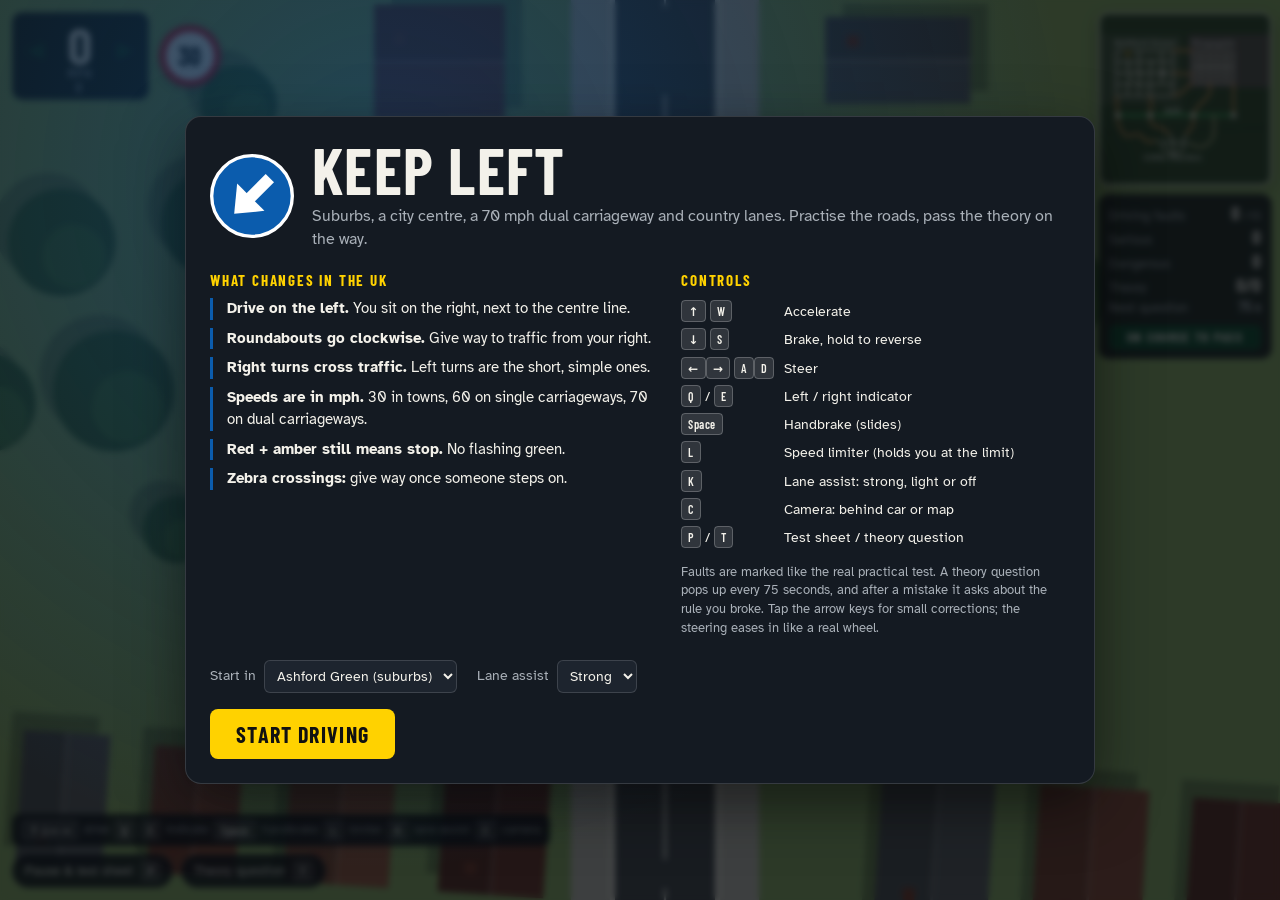
==== commit 8cac74fd: "Bigger, more realistic map and smoother handling Handling: pedals and steering ramp in and out inste" ====
--- a/index.html
+++ b/index.html
@@ -38,9 +38,17 @@
 .gear { grid-column: 1 / -1; text-align: center; font: 600 12px/1 var(--display); letter-spacing: .2em; color: var(--muted); margin-top: 2px; }
 .limit-sign { width: 62px; height: 62px; border-radius: 50%; background: #fff; box-shadow: inset 0 0 0 7px var(--sign-red), 0 2px 8px rgba(0,0,0,.35);
   display: grid; place-items: center; color: #111; font: 700 26px/1 var(--display); position: relative; overflow: hidden; }
-.limit-sign[data-limit="60"] { box-shadow: inset 0 0 0 2px #111, 0 2px 8px rgba(0,0,0,.35); }
-.limit-sign[data-limit="60"]::after { content: ''; position: absolute; width: 140%; height: 10px; background: #111; transform: rotate(-45deg); }
-
+.limit-sign[data-limit="nsl"] { box-shadow: inset 0 0 0 2px #111, 0 2px 8px rgba(0,0,0,.35); }
+.limit-sign[data-limit="nsl"]::after { content: ''; position: absolute; width: 140%; height: 10px; background: #111; transform: rotate(-45deg); }
+
+.road-label { position: fixed; z-index: 5; top: calc(118px + env(safe-area-inset-top, 0px)); left: max(12px, env(safe-area-inset-left, 0px)); pointer-events: none;
+  display: grid; gap: 2px; text-shadow: 0 1px 3px rgba(0,0,0,.6); }
+.road-label b { font: 700 22px/1 var(--display); letter-spacing: .02em; }
+.road-label span { font: 600 12px/1 var(--display); letter-spacing: .14em; text-transform: uppercase; color: var(--route-yellow); }
+.limiter { align-self: center; background: var(--sign-blue); border: 2px solid #fff; border-radius: 6px; padding: 4px 8px; font: 700 13px/1 var(--display); letter-spacing: .08em; text-transform: uppercase; }
+.title-opts { display: flex; flex-wrap: wrap; gap: 12px 20px; align-items: center; margin-bottom: 16px; }
+.title-opts label { display: inline-flex; gap: 8px; align-items: center; font-size: 14px; color: var(--muted); }
+.title-opts select { font: inherit; padding: 6px 8px; border-radius: 6px; border: 1px solid var(--line); background: #1d242e; color: var(--text); }
 .hud-tr { top: calc(12px + env(safe-area-inset-top, 0px)); right: max(12px, env(safe-area-inset-right, 0px)); width: 170px; display: grid; gap: 8px; }
 #minimap { width: 170px; height: 170px; border-radius: 10px; border: 2px solid rgba(255,255,255,.7); box-shadow: 0 4px 14px rgba(0,0,0,.35); }
 .tally { background: var(--panel); border: 1px solid var(--line); border-radius: 10px; padding: 8px 10px; font-size: 13px; }
@@ -172,6 +180,7 @@
   .faults { width: calc(100vw - 164px); left: max(12px, env(safe-area-inset-left, 0px)); transform: none; top: calc(110px + env(safe-area-inset-top, 0px)); }
   .fault-msg { font-size: 14px; } .fault-tip { font-size: 12px; }
   .speed { font-size: 38px; } .limit-sign { width: 48px; height: 48px; font-size: 20px; }
+  .road-label { top: calc(96px + env(safe-area-inset-top, 0px)); } .road-label b { font-size: 17px; }
   .keys { display: none; }
   .hud-bl { bottom: calc(152px + env(safe-area-inset-bottom, 0px)); }
   .tip { bottom: calc(196px + env(safe-area-inset-bottom, 0px)); font-size: 13px; padding: 8px 10px; }
@@ -197,7 +206,9 @@
     <div class="gear" id="gear">D</div>
   </div>
   <div class="limit-sign" id="limitSign" data-limit="30" title="Current speed limit"><span>30</span></div>
+  <div class="limiter" id="limiter" hidden>Limiter</div>
 </div>
+<div class="road-label" aria-live="polite"><b id="roadName"></b><span id="district"></span></div>
 
 <div class="hud hud-tr">
   <canvas id="minimap" width="200" height="200" aria-label="Map"></canvas>
@@ -220,7 +231,7 @@
 <div id="tip" class="tip" hidden><b>i</b><span id="tipText"></span></div>
 
 <div class="hud hud-bl">
-  <div class="keys"><kbd>↑↓←→</kbd> drive <kbd>Q</kbd><kbd>E</kbd> indicate <kbd>Space</kbd> handbrake <kbd>H</kbd> horn <kbd>C</kbd> camera</div>
+  <div class="keys"><kbd>↑↓←→</kbd> drive <kbd>Q</kbd><kbd>E</kbd> indicate <kbd>Space</kbd> handbrake <kbd>L</kbd> limiter <kbd>K</kbd> lane assist <kbd>C</kbd> camera</div>
   <div class="btns"><button id="pauseBtn" class="chip">Pause &amp; test sheet <kbd>P</kbd></button><button id="quizBtn" class="chip">Theory question <kbd>T</kbd></button></div>
 </div>
 
@@ -249,6 +260,8 @@
     <div class="settings">
       <label for="qInterval">Theory questions
         <select id="qInterval"><option value="45">Every 45 s</option><option value="75">Every 75 s</option><option value="120">Every 2 min</option><option value="240">Every 4 min</option><option value="0">Off (press T)</option></select></label>
+      <label for="assistMode">Lane assist
+        <select id="assistMode"><option value="strong">Strong: keeps you centred</option><option value="light">Light: lines you up</option><option value="off">Off</option></select></label>
       <label for="camMode">Camera
         <select id="camMode"><option value="chase">Behind the car</option><option value="north">North up (map)</option></select></label>
       <label class="check" for="tipsOn"><input type="checkbox" id="tipsOn"> Coaching tips</label>
@@ -262,7 +275,7 @@
   <div class="title-card">
     <div class="brand">
       <svg viewBox="0 0 100 100" aria-hidden="true"><circle cx="50" cy="50" r="48" fill="#0b5cad" stroke="#fff" stroke-width="4"/><g transform="rotate(45 50 50)" fill="#fff"><rect x="43" y="20" width="14" height="36"/><path d="M27 52 H73 L50 80 Z"/></g></svg>
-      <div><h1>Keep Left</h1><p>Drive round a small English town and pass the theory on the way.</p></div>
+      <div><h1>Keep Left</h1><p>Suburbs, a city centre, a 70 mph dual carriageway and country lanes. Practise the roads, pass the theory on the way.</p></div>
     </div>
     <div class="cols">
       <section>
@@ -284,11 +297,19 @@
           <tr><td><kbd>←</kbd><kbd>→</kbd> <kbd>A</kbd><kbd>D</kbd></td><td>Steer</td></tr>
           <tr><td><kbd>Q</kbd> / <kbd>E</kbd></td><td>Left / right indicator</td></tr>
           <tr><td><kbd>Space</kbd></td><td>Handbrake (slides)</td></tr>
+          <tr><td><kbd>L</kbd></td><td>Speed limiter (holds you at the limit)</td></tr>
+          <tr><td><kbd>K</kbd></td><td>Lane assist: strong, light or off</td></tr>
           <tr><td><kbd>C</kbd></td><td>Camera: behind car or map</td></tr>
           <tr><td><kbd>P</kbd> / <kbd>T</kbd></td><td>Test sheet / theory question</td></tr>
         </table>
-        <p class="note">Faults are marked like the real practical test. A theory question pops up every 75 seconds, and after a mistake it asks about the rule you broke.</p>
+        <p class="note">Faults are marked like the real practical test. A theory question pops up every 75 seconds, and after a mistake it asks about the rule you broke. Tap the arrow keys for small corrections; the steering eases in like a real wheel.</p>
       </section>
+    </div>
+    <div class="title-opts">
+      <label for="startAt">Start in
+        <select id="startAt"><option value="suburb">Ashford Green (suburbs)</option><option value="city">Kingsgate (city centre)</option><option value="bypass">Near the A40 bypass</option><option value="village">Little Mardon (village)</option></select></label>
+      <label for="assistTitle">Lane assist
+        <select id="assistTitle"><option value="strong">Strong</option><option value="light">Light</option><option value="off">Off</option></select></label>
     </div>
     <button id="startBtn" class="go big">Start driving</button>
   </div>
@@ -543,20 +564,78 @@
     e: 'You pass with 15 or fewer driving faults and no serious or dangerous faults. This game scores you the same way.' },
 );
 
-// World: a small English town on a grid, ringed by a 60 mph A-road with countryside outside.
-// Units are metres. Screen-style axes: +x east, +y south. Angles: 0 = east, 90° = south,
-// so increasing angle is clockwise on screen (the way UK roundabouts flow).
-const W = 9;               // carriageway width: two 4.5 m lanes
-const LANE = W / 4;        // lane centre offset from the centre line
-const PAVE = 3;            // pavement width
-const SP = 150;            // distance between junctions
-const NX = 6, NY = 5;      // junction grid
-const MARGIN = 130;        // countryside outside the ring road
-const RB_IN = 6, RB_OUT = 15, RB_LANE = 10.5;
-const MPH = 2.23694;       // m/s → mph
-const DIRS = [[1, 0], [0, 1], [-1, 0], [0, -1]];  // E S W N
-const DIR_NAMES = ['east', 'south', 'west', 'north'];
-const WORLD_W = MARGIN * 2 + (NX - 1) * SP, WORLD_H = MARGIN * 2 + (NY - 1) * SP;
+// Questions for the features added with the bigger map: city streets, bypass, country lanes, level crossings.
+QUESTIONS.push(
+  { t: 'signs', q: 'When may you drive in a bus lane?',
+    a: ['Outside the hours shown on its blue sign', 'Whenever no bus is in sight', 'Never', 'Only at weekends'], c: 0,
+    e: 'Check the times on the blue sign. If no times are shown, it operates 24 hours (Rule 141). Cameras issue fines.' },
+  { t: 'junction', q: 'You will turn right from a one-way street with two lanes. Which lane should you use?',
+    a: ['The right-hand lane', 'The left-hand lane', 'Either, it does not matter', 'Straddle both'], c: 0,
+    e: 'In one-way streets use the right-hand lane to go right and the left-hand lane to go left (Rule 143).' },
+  { t: 'keepleft', q: 'In a one-way street, on which side may other traffic pass you?',
+    a: ['Either side', 'Only the right', 'Only the left', 'Neither'], c: 0,
+    e: 'In one-way streets vehicles may pass on either side, so check both mirrors (Rule 143).' },
+  { t: 'lights', q: 'The light is red and there is an advanced stop line (a cyclists\' box). Where do you stop?',
+    a: ['At the first white line, behind the box', 'At the second line, inside the box', 'Anywhere in the box', 'Level with the lights'], c: 0,
+    e: 'You MUST stop at the first white line when the light is amber or red. The box is for cyclists (Rule 178).' },
+  { t: 'general', q: 'At a level crossing, the amber light comes on, then twin red lights flash. What do you do?',
+    a: ['Stop, and keep waiting while the red lights flash', 'Speed up to cross before the barrier', 'Cross if you cannot see a train', 'Zigzag round the barriers'], c: 0,
+    e: 'Amber then flashing red means a train is coming. Stop at the white line. Keep waiting if they keep flashing (Rule 293).' },
+  { t: 'general', q: 'Your car breaks down on a level crossing. What should you do first?',
+    a: ['Get everyone out and clear of the crossing', 'Try to restart the engine', 'Push the car off', 'Wait inside with hazard lights on'], c: 0,
+    e: 'Get everyone out and well clear, then use the railway telephone to tell the signal operator (Rule 299).' },
+  { t: 'keepleft', q: 'On a single-track road a car comes the other way. What should you do?',
+    a: ['Pull into a passing place on your left, or wait opposite one on your right', 'Reverse to the nearest junction', 'Drive onto the verge', 'Flash your lights and keep going'], c: 0,
+    e: 'Pull into a passing place on your left, or wait opposite one on your right, to let them pass (Rule 155).' },
+  { t: 'law', q: 'May you park in a passing place on a single-track road?',
+    a: ['No', 'Yes, for up to 10 minutes', 'Yes, at night', 'Only to take photos'], c: 0,
+    e: 'Do not park in passing places. Other drivers need them (Rule 155).' },
+  { t: 'junction', q: 'You want to turn right across a dual carriageway, but the central gap is too small for your car. What do you do?',
+    a: ['Wait until you can cross both carriageways in one go', 'Wait in the gap with your back end sticking out', 'Turn left and U-turn later in the road', 'Cross the first half and stop'], c: 0,
+    e: 'If the central reservation is too narrow for your vehicle, wait until it is safe to cross both carriageways in one go (Rule 173).' },
+  { t: 'keepleft', q: 'On a dual carriageway with two lanes, which lane should you normally use?',
+    a: ['The left lane; the right lane is for overtaking or turning right', 'The right lane at 70 mph', 'Either lane', 'The lane with less traffic'], c: 0,
+    e: 'Use the left lane. The right lane is for overtaking or turning right (Rule 137).' },
+  { t: 'roundabout', q: 'There are lane arrows painted on the approach to a big roundabout. What should you do?',
+    a: ['Get into the lane for your exit early and follow the markings round', 'Ignore them and pick the shortest line', 'Use the right lane for all exits', 'Change lanes on the roundabout when needed'], c: 0,
+    e: 'Choose your lane early from the signs and markings, and stay in it on the roundabout (Rule 186).' },
+  { t: 'roundabout', q: 'At double mini-roundabouts, what should you do?',
+    a: ['Treat each one separately and give way to traffic from the right at each', 'Treat them as one big roundabout', 'Drive straight across both', 'Give way only at the first'], c: 0,
+    e: 'Treat each roundabout separately and give way to traffic from the right (Rule 189).' },
+  { t: 'speed', q: 'You drive through a road with speed humps. What should you do?',
+    a: ['Keep your speed down and do not overtake', 'Speed up between humps', 'Drive on the pavement to avoid them', 'Straddle the centre line'], c: 0,
+    e: 'Traffic-calming features are there to slow you down. Keep to a reduced speed and do not overtake moving vehicles (Rule 153).' },
+  { t: 'junction', q: 'Cars are parked on your side of the road and a car is coming the other way. Who should go first?',
+    a: ['The oncoming car, because the obstruction is on your side', 'You, because you were there first', 'Whoever is faster', 'The bigger vehicle'], c: 0,
+    e: 'Give way to oncoming vehicles before passing parked cars or other obstructions on your side of the road (Rule 163).' },
+  { t: 'signs', q: 'A blue square sign shows a large white arrow up and a small red arrow down. What does it mean?',
+    a: ['You have priority over vehicles coming the other way', 'Give way to oncoming vehicles', 'Two-way traffic ahead', 'One-way street'], c: 0,
+    e: 'Blue square = you have priority through the narrow section. The red-ringed version means you must give way to oncoming traffic.' },
+  { t: 'signs', q: 'A red-ringed circle shows a red arrow up and a black arrow down. What does it mean?',
+    a: ['Give way to vehicles coming the other way', 'You have priority', 'No U-turns', 'Two-way traffic crosses a one-way road'], c: 0,
+    e: 'Circles give orders: this one means give priority to oncoming traffic, usually at a pinch point or narrow bridge.' },
+  { t: 'safety', q: 'You are stuck behind a slow tractor on a winding country road. What should you do?',
+    a: ['Hang back and overtake only when you can see enough clear road ahead', 'Overtake on the next bend', 'Sound your horn until it pulls over', 'Follow closely so you can pass quickly'], c: 0,
+    e: 'Be patient. Only overtake when you can see far enough ahead to do it safely, never on bends or near junctions (Rules 162-167).' },
+  { t: 'general', q: 'What does a flashing amber beacon on a vehicle mean?',
+    a: ['It is a slow-moving vehicle', 'It is an emergency vehicle', 'It is about to turn', 'It has broken down'], c: 0,
+    e: 'Flashing amber beacons warn of slow-moving vehicles such as tractors and road gritters (Rule 225).' },
+  { t: 'crossing', q: 'How does a puffin crossing differ from a pelican crossing?',
+    a: ['No flashing amber: sensors hold the red while people cross, then it goes red-amber-green', 'It has no lights', 'It is only for cyclists', 'It always shows flashing amber'], c: 0,
+    e: 'Puffin crossings use the normal light sequence; sensors keep cars on red until people have crossed (Rule 199).' },
+  { t: 'speed', q: 'What is the default speed limit on most restricted roads in Wales since 2023?',
+    a: ['20 mph', '30 mph', '25 mph', '40 mph'], c: 0,
+    e: 'Since September 2023 the default limit on most roads with street lights in Wales is 20 mph. England and Scotland mostly use 30 mph.' },
+);
+
+// Road network core. Roads are polylines with lanes; junctions are nodes where roads meet.
+// Units are metres. Screen axes: +x east, +y south. Angles: 0 = east, increasing clockwise on screen
+// (the way UK roundabouts flow). `lat` on a road is the sideways offset, positive = left of the a→b direction.
+const MPH = 2.23694;
+const LANE_W = 3.4, PAVE = 3;
+const TAU = Math.PI * 2;
+const world = { nodes: [], edges: [], buildings: [], trees: [], parked: [], crossings: [], levelX: [], fields: [],
+  signs: [], obstacles: [], rail: null, trains: [], W: 2100, H: 1600 };
 
 function rng(seed) {
   return function () {
@@ -566,495 +645,974 @@
     return ((t ^ t >>> 14) >>> 0) / 4294967296;
   };
 }
-// Left of a travel direction (y-down): facing east, left is north.
 const leftOf = (d) => [d[1], -d[0]];
 const clamp = (v, a, b) => v < a ? a : v > b ? b : v;
-const angDiff = (a, b) => { let d = a - b; while (d > Math.PI) d -= 2 * Math.PI; while (d < -Math.PI) d += 2 * Math.PI; return d; };
-
-const world = { nodes: [], edges: [], blocks: [], buildings: [], trees: [], zebras: [], fields: [], signs: [] };
-
-function buildWorld() {
-  const R = rng(20240917);
-  const node = (i, j) => world.nodes[j * NX + i];
-  world.node = node;
-
-  // Junction types. Interior layout chosen so every type turns up within a minute of driving.
-  const interior = {
-    '1,1': 'lights', '2,1': 'give', '3,1': 'rb', '4,1': 'lights',
-    '1,2': 'rb', '2,2': 'lights', '3,2': 'give', '4,2': 'rb',
-    '1,3': 'give', '2,3': 'rb', '3,3': 'lights', '4,3': 'give',
-  };
-  const ringRb = { '0,2': 'rb', '5,2': 'rb', '3,0': 'rb', '2,4': 'rb' };
-  for (let j = 0; j < NY; j++) for (let i = 0; i < NX; i++) {
-    const onRing = i === 0 || j === 0 || i === NX - 1 || j === NY - 1;
-    const corner = (i === 0 || i === NX - 1) && (j === 0 || j === NY - 1);
-    let type = corner ? 'bend' : onRing ? (ringRb[i + ',' + j] || 'give') : interior[i + ',' + j];
-    const n = { i, j, x: MARGIN + i * SP, y: MARGIN + j * SP, type, arms: [], edges: [null, null, null, null],
-      phase: R() * 33, onRing };
-    // Major road at give-way junctions: the ring road on the ring, alternating axes inside.
-    n.major = onRing ? (i === 0 || i === NX - 1 ? 1 : 0) : (i + j) % 2;
-    n.r = type === 'rb' ? RB_OUT : W / 2;
-    world.nodes.push(n);
-  }
-
-  const addEdge = (a, b, dir) => {
-    const ringEdge = (a.onRing && b.onRing) && (a.i === b.i ? (a.i === 0 || a.i === NX - 1) : (a.j === 0 || a.j === NY - 1));
-    const e = { a, b, dir, ring: ringEdge, limit: ringEdge ? 60 : 30, zebra: null, id: world.edges.length };
-    a.edges[dir] = e; b.edges[(dir + 2) % 4] = e;
-    a.arms.push(dir); b.arms.push((dir + 2) % 4);
-    world.edges.push(e);
-  };
-  for (let j = 0; j < NY; j++) for (let i = 0; i < NX; i++) {
-    if (i < NX - 1) addEdge(node(i, j), node(i + 1, j), 0);
-    if (j < NY - 1) addEdge(node(i, j), node(i, j + 1), 1);
-  }
-  // School street: 20 mph. Zebra crossings on some town streets.
-  const school = [node(2, 2).edges[0], node(2, 1).edges[1]];
-  school.forEach(e => e.limit = 20);
-  const zebraEdges = [node(1, 1).edges[0], node(2, 2).edges[0], node(3, 2).edges[1], node(1, 2).edges[1],
-    node(4, 2).edges[1], node(2, 3).edges[0], node(3, 1).edges[0], node(1, 3).edges[0]];
-  for (const e of zebraEdges) {
-    const len = SP - e.a.r - e.b.r;
-    const t = e.a.r + len * (0.42 + R() * 0.16);
-    const d = DIRS[e.dir];
-    e.zebra = { edge: e, x: e.a.x + d[0] * t, y: e.a.y + d[1] * t, horiz: e.dir === 0, along: t, flash: R() };
-    world.zebras.push(e.zebra);
-  }
-
-  // Blocks between roads. Town inside the ring, fields outside.
-  for (let j = -1; j < NY; j++) for (let i = -1; i < NX; i++) {
-    const x0 = i < 0 ? 0 : MARGIN + i * SP + W / 2, x1 = i >= NX - 1 ? WORLD_W : MARGIN + (i + 1) * SP - W / 2;
-    const y0 = j < 0 ? 0 : MARGIN + j * SP + W / 2, y1 = j >= NY - 1 ? WORLD_H : MARGIN + (j + 1) * SP - W / 2;
-    const town = i >= 0 && j >= 0 && i < NX - 1 && j < NY - 1;
-    const b = { x0, y0, x1, y1, town, i, j, kind: 'houses' };
-    world.blocks.push(b);
-    if (town) fillTownBlock(b, R); else fillField(b, R);
-  }
-  // Signs: a speed-limit sign facing each direction at the start of every street.
-  for (const e of world.edges) for (const fwd of [true, false]) {
-    const from = fwd ? e.a : e.b, d = fwd ? DIRS[e.dir] : DIRS[(e.dir + 2) % 4], l = leftOf(d);
-    const t = from.r + 9;
-    world.signs.push({ kind: 'limit', limit: e.limit, x: from.x + d[0] * t + l[0] * (W / 2 + 1.6), y: from.y + d[1] * t + l[1] * (W / 2 + 1.6) });
+function angDiff(a, b) { let d = (a - b) % TAU; if (d > Math.PI) d -= TAU; if (d < -Math.PI) d += TAU; return d; }
+
+function addNode(x, y, type = 'give', o = {}) {
+  const n = { id: world.nodes.length, x, y, type, arms: [], r: 0, phase: 0, pave: true, ...o };
+  world.nodes.push(n);
+  return n;
+}
+
+// Catmull-Rom through the control points, sampled every `step` metres.
+function sampleCurve(ctrl, step) {
+  const out = [ctrl[0].slice()];
+  for (let i = 0; i < ctrl.length - 1; i++) {
+    const p0 = ctrl[Math.max(0, i - 1)], p1 = ctrl[i], p2 = ctrl[i + 1], p3 = ctrl[Math.min(ctrl.length - 1, i + 2)];
+    const n = Math.max(2, Math.ceil(Math.hypot(p2[0] - p1[0], p2[1] - p1[1]) / step));
+    for (let k = 1; k <= n; k++) {
+      const t = k / n, t2 = t * t, t3 = t2 * t;
+      const f = (a, b, c, d) => 0.5 * ((2 * b) + (-a + c) * t + (2 * a - 5 * b + 4 * c - d) * t2 + (-a + 3 * b - 3 * c + d) * t3);
+      out.push([f(p0[0], p1[0], p2[0], p3[0]), f(p0[1], p1[1], p2[1], p3[1])]);
+    }
+  }
+  return out;
+}
+
+function addRoad(a, b, o = {}) {
+  const e = { id: world.edges.length, a, b, lanesF: 1, lanesB: 1, laneW: LANE_W, median: 0, limit: 30, kind: 'town',
+    rank: 1, pave: true, busF: false, busB: false, name: '', humps: [], bays: [], ...o };
+  if (e.oneway) e.lanesB = 0;
+  e.W = (e.lanesF + e.lanesB) * e.laneW + e.median;
+  e.div = (e.lanesB - e.lanesF) * e.laneW / 2;          // lat of the line between the two directions
+  const ctrl = [[a.x, a.y], ...(o.via || []), [b.x, b.y]];
+  e.pts = ctrl.length > 2 ? sampleCurve(ctrl, 4) : ctrl.map(p => p.slice());
+  e.cum = [0];
+  for (let k = 1; k < e.pts.length; k++) e.cum.push(e.cum[k - 1] + Math.hypot(e.pts[k][0] - e.pts[k - 1][0], e.pts[k][1] - e.pts[k - 1][1]));
+  e.len = e.cum[e.cum.length - 1];
+  const p = e.pts, m = p.length - 1;
+  a.arms.push({ e, end: 'a', node: a, ang: Math.atan2(p[1][1] - p[0][1], p[1][0] - p[0][0]) });
+  b.arms.push({ e, end: 'b', node: b, ang: Math.atan2(p[m - 1][1] - p[m][1], p[m - 1][0] - p[m][0]) });
+  world.edges.push(e);
+  return e;
+}
+
+const lanesOf = (e, dir) => dir > 0 ? e.lanesF : e.lanesB;
+const laneLat = (e, dir, i) => dir > 0 ? e.W / 2 - (i + 0.5) * e.laneW : -e.W / 2 + (i + 0.5) * e.laneW;
+const isBusLane = (e, dir, i) => i === 0 && (dir > 0 ? e.busF : e.busB);
+// Arm helpers. Arriving at a node along an arm means driving towards that end.
+const dirIn = (arm) => arm.end === 'a' ? -1 : 1;
+const sFrom = (arm, d) => arm.end === 'a' ? d : arm.e.len - d;
+const canEnter = (arm) => lanesOf(arm.e, dirIn(arm)) > 0;     // traffic can arrive at the node on this arm
+const canExit = (arm) => lanesOf(arm.e, -dirIn(arm)) > 0;     // traffic can leave the node on this arm
+
+function segIndex(e, s) {
+  let lo = 0, hi = e.cum.length - 2;
+  while (lo < hi) { const mid = (lo + hi + 1) >> 1; if (e.cum[mid] <= s) lo = mid; else hi = mid - 1; }
+  return lo;
+}
+function pointAt(e, s, lat = 0) {
+  s = clamp(s, 0, e.len);
+  const k = segIndex(e, s), a = e.pts[k], b = e.pts[k + 1];
+  const L = (e.cum[k + 1] - e.cum[k]) || 1, t = (s - e.cum[k]) / L;
+  const tx = (b[0] - a[0]) / L, ty = (b[1] - a[1]) / L;
+  return { x: a[0] + (b[0] - a[0]) * t + ty * lat, y: a[1] + (b[1] - a[1]) * t - tx * lat, ang: Math.atan2(ty, tx) };
+}
+
+function finalizeNodes() {
+  for (const n of world.nodes) {
+    n.arms.sort((p, q) => p.ang - q.ang);
+    const maxW = Math.max(...n.arms.map(a => a.e.W / 2));
+    if (n.type === 'rb') { n.r = n.ringR + 0.6; n.islandR = n.ringR - n.ringLanes * LANE_W - 0.4; }
+    else if (n.type === 'mini') { n.ringR = maxW + 2.6; n.r = n.ringR; n.islandR = 1.6; n.ringLanes = 1; }
+    else if (n.arms.length <= 2) { n.r = 0.5; if (n.type !== 'gateway') n.type = 'bend'; }
+    else {
+      n.r = maxW + 1.2;
+      for (let i = 0; i < n.arms.length; i++) {
+        const g = Math.abs(angDiff(n.arms[(i + 1) % n.arms.length].ang, n.arms[i].ang));
+        if (g < 1.3) n.r = Math.max(n.r, (maxW + 1) / Math.tan(g / 2));
+      }
+    }
+    // Priority: arms on the highest-ranked roads are the major road.
+    const top = Math.max(...n.arms.map(a => a.e.rank));
+    for (const a of n.arms) a.major = n.type === 'unmarked' ? false : a.e.rank === top && n.arms.filter(b => b.e.rank === top).length <= 2;
+    // Traffic-light groups: opposite arms share a phase.
+    if (n.type === 'lights' || n.signals) {
+      let g = 0;
+      for (const a of n.arms) a.group = undefined;
+      for (const a of n.arms) {
+        if (a.group !== undefined) continue;
+        a.group = g;
+        for (const b of n.arms) if (b.group === undefined && Math.abs(angDiff(b.ang, a.ang + Math.PI)) < 0.75) b.group = g;
+        g++;
+      }
+      n.groups = g;
+    }
+  }
+}
+
+// ---- Signals. UK sequence: red → red+amber → green → amber → red.
+const PHASE = 15.5;
+function lightState(n, arm, t) {
+  const T = n.groups * PHASE, tt = ((t + n.phase) % T + T) % T, idx = Math.floor(tt / PHASE), local = tt - idx * PHASE;
+  if (idx !== arm.group) return 'R';
+  return local < 2 ? 'RA' : local < 11 ? 'G' : local < 14 ? 'A' : 'R';
+}
+function puffinState(c, t) {           // signal for traffic at a puffin crossing
+  const tt = ((t + c.phase) % 29 + 29) % 29;
+  return tt < 14 ? 'G' : tt < 17 ? 'A' : tt < 27 ? 'R' : 'RA';
+}
+
+// ---- Spatial index
+const CELL = 24, grid = new Map();
+const gkey = (i, j) => i * 8192 + j;
+function gadd(x0, y0, x1, y1, item) {
+  for (let i = Math.floor(x0 / CELL); i <= Math.floor(x1 / CELL); i++)
+    for (let j = Math.floor(y0 / CELL); j <= Math.floor(y1 / CELL); j++) {
+      const k = gkey(i, j); let l = grid.get(k); if (!l) grid.set(k, l = []); l.push(item);
+    }
+}
+const gget = (x, y) => grid.get(gkey(Math.floor(x / CELL), Math.floor(y / CELL))) || [];
+function buildIndex() {
+  grid.clear();
+  for (const e of world.edges) for (let k = 0; k < e.pts.length - 1; k++) {
+    const a = e.pts[k], b = e.pts[k + 1], m = e.W / 2 + PAVE + 2;
+    gadd(Math.min(a[0], b[0]) - m, Math.min(a[1], b[1]) - m, Math.max(a[0], b[0]) + m, Math.max(a[1], b[1]) + m, { t: 'e', e, k });
+  }
+  for (const n of world.nodes) gadd(n.x - n.r - PAVE, n.y - n.r - PAVE, n.x + n.r + PAVE, n.y + n.r + PAVE, { t: 'n', n });
+  for (const h of world.buildings) { const m = Math.hypot(h.w, h.h) / 2; gadd(h.x - m, h.y - m, h.x + m, h.y + m, { t: 'b', h }); }
+}
+
+// Nearest road under a point: { e, s, lat, ang, dist } (dist = |lat|), or null if none near.
+function roadAt(x, y) {
+  let best = null;
+  for (const it of gget(x, y)) {
+    if (it.t !== 'e') continue;
+    const e = it.e, a = e.pts[it.k], b = e.pts[it.k + 1];
+    const dx = b[0] - a[0], dy = b[1] - a[1], L2 = dx * dx + dy * dy || 1;
+    const u = ((x - a[0]) * dx + (y - a[1]) * dy) / L2;
+    if (u < -0.02 || u > 1.02) continue;
+    const L = Math.sqrt(L2), tx = dx / L, ty = dy / L;
+    const lat = (x - a[0]) * ty - (y - a[1]) * tx;
+    const dist = Math.abs(lat);
+    if (dist > e.W / 2 + PAVE + 1.5) continue;
+    if (!best || dist - e.W / 2 < best.dist - best.e.W / 2) best = { e, s: e.cum[it.k] + clamp(u, 0, 1) * L, lat, ang: Math.atan2(ty, tx), dist };
+  }
+  return best;
+}
+function nodeAt(x, y, pad = 0) {
+  for (const it of gget(x, y)) if (it.t === 'n') { const n = it.n; if ((x - n.x) ** 2 + (y - n.y) ** 2 < (n.r + pad) ** 2) return n; }
+  return null;
+}
+function buildingAt(x, y, pad = 0) {
+  for (const it of gget(x, y)) {
+    if (it.t !== 'b') continue;
+    const h = it.h, c = Math.cos(h.ang), s = Math.sin(h.ang), dx = x - h.x, dy = y - h.y;
+    const u = dx * c + dy * s, v = -dx * s + dy * c;
+    if (Math.abs(u) < h.w / 2 + pad && Math.abs(v) < h.h / 2 + pad) return h;
+  }
+  return null;
+}
+function surfaceAt(x, y) {
+  if (x < 2 || y < 2 || x > world.W - 2 || y > world.H - 2) return 'wall';
+  const n = nodeAt(x, y);
+  if (n) {
+    const d = Math.hypot(x - n.x, y - n.y);
+    if (n.type === 'rb' && d < n.islandR) return 'island';
+    if (n.type === 'mini' && d < n.islandR) return 'mini';
+    return 'road';
+  }
+  const q = roadAt(x, y);
+  if (q) {
+    const e = q.e;
+    if (q.dist <= e.W / 2) return e.median && Math.abs(q.lat - e.div) < e.median / 2 ? 'median' : 'road';
+    for (const bay of e.bays) if (Math.abs(q.s - bay.s) < 12 && Math.sign(q.lat) === bay.side && q.dist <= e.W / 2 + 2.6) return 'road';
+    if (e.pave && q.dist <= e.W / 2 + PAVE) return 'pavement';
+  }
+  const n2 = nodeAt(x, y, PAVE);
+  if (n2 && n2.pave && n2.arms.some(a => a.e.pave)) return 'pavement';
+  return 'grass';
+}
+const districtAt = (x, y) => (x > 1090 && y < 660) ? 'city' : (x < 1010 && y < 870) ? 'suburb' : (Math.hypot(x - 900, y - 1390) < 240) ? 'village' : 'rural';
+
+// ---- Railway and level crossings
+function updateRail(dt, time) {
+  const r = world.rail; if (!r) return;
+  for (const tr of world.trains) {
+    if (tr.wait > 0) { tr.wait -= dt; if (tr.wait <= 0) { tr.dir = -tr.dir; tr.s = tr.dir > 0 ? -150 : r.len + 150; } continue; }
+    tr.s += tr.dir * tr.v * dt;
+    if (tr.s < -200 || tr.s > r.len + 200) tr.wait = 40 + Math.random() * 30;
+  }
+  for (const lx of world.levelX) {
+    const danger = world.trains.some(tr => {
+      if (tr.wait > 0) return false;
+      const head = tr.s, tail = tr.s - tr.dir * tr.len;
+      if ((lx.sr - head) * (lx.sr - tail) <= 0 || Math.abs(lx.sr - tail) < 20) return true;   // train on the crossing
+      const ahead = (lx.sr - head) * tr.dir;
+      return ahead > 0 && ahead / tr.v < 15;
+    });
+    if (danger && lx.state === 'open') { lx.state = 'amber'; lx.t0 = time; }
+    if (lx.state === 'amber' && time - lx.t0 > 3) { lx.state = 'red'; lx.t0 = time; }
+    if (!danger && lx.state === 'red' && time - lx.t0 > 6) { lx.state = 'open'; }
+    const down = lx.state === 'red' && time - lx.t0 > 3.5;
+    lx.barrier = clamp(lx.barrier + (down ? dt : -dt) * 0.5, 0, 1);
+  }
+}
+function railPoint(s) {
+  const r = world.rail; s = clamp(s, 0, r.len);
+  let k = 0; while (k < r.cum.length - 2 && r.cum[k + 1] < s) k++;
+  const a = r.pts[k], b = r.pts[k + 1], L = (r.cum[k + 1] - r.cum[k]) || 1, t = (s - r.cum[k]) / L;
+  return { x: a[0] + (b[0] - a[0]) * t, y: a[1] + (b[1] - a[1]) * t, ang: Math.atan2(b[1] - a[1], b[0] - a[0]) };
+}
+
+// The map: Ashford Green (suburbs), Kingsgate (city centre), the A40 dual-carriageway bypass,
+// countryside with a railway, and the village of Little Mardon.
+// Features were chosen from what UK drivers and examiners find hardest: multi-lane and signalised roundabouts,
+// mini and double-mini roundabouts, one-way streets and a gyratory loop, bus lanes, box junctions,
+// advanced stop lines, staggered and unmarked crossroads, STOP junctions, right turns across a dual
+// carriageway, level crossings, single-track lanes, parked cars and pinch points.
+function buildMap() {
+  const R = rng(1185);
+  const SUB = { x0: 200, y0: 200, step: 140, nx: 6, ny: 5 };
+  const S = {}, C = {};
+  const sKey = (i, j) => i + ',' + j;
+  const subRows = ['Church Lane', 'Victoria Road', 'Albert Street', 'Park Avenue', 'Mill Road'];
+  const subCols = ['Station Road', 'Elm Grove', 'Queens Road', 'Oak Street', 'Manor Way', 'Green Lane'];
+  const subType = { '2,1': 'give', '1,1': 'unmarked', '3,1': 'mini', '4,2': 'rb', '1,3': 'stop', '3,3': 'lights', '2,3': 'give' };
+
+  // ---- Ashford Green: a slightly irregular grid of residential streets.
+  for (let j = 0; j < SUB.ny; j++) for (let i = 0; i < SUB.nx; i++) {
+    const edge = i === 0 || j === 0 || i === SUB.nx - 1 || j === SUB.ny - 1;
+    const jx = edge ? 0 : (R() - 0.5) * 22, jy = edge ? 0 : (R() - 0.5) * 22;
+    const type = subType[sKey(i, j)] || 'give';
+    const n = addNode(SUB.x0 + i * SUB.step + jx, SUB.y0 + j * SUB.step + jy, type, { district: 'suburb' });
+    if (type === 'rb') { n.ringR = 13; n.ringLanes = 1; }
+    S[sKey(i, j)] = n;
+  }
+  // Double mini-roundabout replaces the crossing of the two main roads.
+  const dm = S['2,2'];
+  const miniL = addNode(dm.x - 17, dm.y, 'mini', { district: 'suburb' });
+  const miniR = addNode(dm.x + 17, dm.y + 2, 'mini', { district: 'suburb' });
+  dm.dead = true;
+  // Staggered crossroads: Elm Grove continues south 34 m east of where it arrives from the north.
+  const stag = addNode(S['1,2'].x + 34, S['1,2'].y + 1, 'give', { district: 'suburb' });
+
+  const subRoad = (a, b, o) => addRoad(a, b, { kind: 'town', district: 'suburb', ...o });
+  const skipH = new Set([]), skipV = new Set(['3,0', '4,3']);
+  for (let j = 0; j < SUB.ny; j++) for (let i = 0; i < SUB.nx - 1; i++) {
+    let a = S[sKey(i, j)], b = S[sKey(i + 1, j)];
+    if (skipH.has(sKey(i, j))) continue;
+    const o = { name: subRows[j], rank: j === 2 ? 2 : 1, limit: (j === 1 && (i === 2)) ? 20 : 30 };
+    if (j === 2 && i === 1) { subRoad(a, stag, o); subRoad(stag, miniL, o); continue; }
+    if (j === 2 && i === 2) { subRoad(miniR, b, o); continue; }
+    subRoad(a, b, o);
+  }
+  subRoad(miniL, miniR, { name: subRows[2], rank: 2 });
+  for (let i = 0; i < SUB.nx; i++) for (let j = 0; j < SUB.ny - 1; j++) {
+    if (skipV.has(sKey(i, j))) continue;
+    let a = S[sKey(i, j)], b = S[sKey(i, j + 1)];
+    const o = { name: subCols[i], rank: i === 2 ? 2 : 1, limit: (i === 3 && j === 1) ? 20 : 30 };
+    if (i === 1 && j === 2) a = stag;
+    if (i === 2 && j === 1) b = miniL;
+    if (i === 2 && j === 2) a = miniR;
+    subRoad(a, b, o);
+  }
+
+  // ---- Kingsgate city centre: one-way streets, a clockwise one-way loop, a bus-lane avenue.
+  const cityRows = ['Castle Street', 'King Street', 'Kingsway', 'Queen Street', 'Bridge Street'];
+  const cityCols = ['West Street', 'Market Street', 'Broad Street', 'Cross Street', 'High Street', 'East Street'];
+  for (let j = 0; j < 5; j++) for (let i = 0; i < 6; i++) {
+    const n = addNode(1150 + i * 100, 200 + j * 100, 'give', { district: 'city' });
+    C[sKey(i, j)] = n;
+  }
+  const cRoad = (a, b, o) => addRoad(a, b, { kind: 'city', district: 'city', ...o });
+  const rowCfg = [
+    { rank: 1, limit: 30 },
+    { rank: 2, limit: 20, oneway: true, lanesF: 2 },                  // King Street: one-way east
+    { rank: 3, limit: 30, lanesF: 2, lanesB: 2, busF: true, busB: true }, // Kingsway: bus lanes both ways
+    { rank: 2, limit: 20, oneway: true, lanesF: 2, rev: true },       // Queen Street: one-way west
+    { rank: 1, limit: 30 },
+  ];
+  const colCfg = [
+    { rank: 1, limit: 30 }, { rank: 1, limit: 20, oneway: true, rev: true },    // Market Street: one-way north
+    { rank: 1, limit: 20 }, { rank: 2, limit: 20, oneway: true, lanesF: 2 }, // Cross Street: one-way south
+    { rank: 1, limit: 20 }, { rank: 1, limit: 30 },
+  ];
+  for (let j = 0; j < 5; j++) for (let i = 0; i < 5; i++) {
+    const c = rowCfg[j], a = C[sKey(i, j)], b = C[sKey(i + 1, j)];
+    cRoad(c.rev ? b : a, c.rev ? a : b, { ...c, name: cityRows[j] });
+  }
+  for (let i = 0; i < 6; i++) for (let j = 0; j < 4; j++) {
+    const c = colCfg[i], a = C[sKey(i, j)], b = C[sKey(i, j + 1)];
+    cRoad(c.rev ? b : a, c.rev ? a : b, { ...c, name: cityCols[i] });
+  }
+  for (const k in C) {
+    const n = C[k], [i, j] = k.split(',').map(Number);
+    const inner = i > 0 && i < 5 && j > 0 && j < 4;
+    if (inner || (j === 2 && (i === 0 || i === 5))) n.type = 'lights';
+    if (j === 2 && inner) { n.box = true; n.asl = true; }
+    if (j === 0 && i === 3) n.type = 'stop';
+  }
+
+  // ---- Links between districts.
+  const link = (a, b, o) => addRoad(a, b, { kind: 'link', limit: 30, rank: 2, ...o });
+  link(S['5,0'], C['0,0'], { name: 'Station Road' });
+  link(S['5,2'], C['0,3'], { name: 'London Road', via: [[1020, 488]] });
+  link(S['5,4'], C['0,4'], { name: 'Mill Road', via: [[1010, 720], [1090, 640]] });
+
+  // ---- A40 bypass: a 70 mph dual carriageway between large roundabouts.
+  const rb1 = addNode(220, 1000, 'rb', { ringR: 16, ringLanes: 1, district: 'rural' });
+  const rb2 = addNode(620, 1000, 'rb', { ringR: 24, ringLanes: 2, district: 'rural', spiral: true });
+  const rb3 = addNode(1150, 1000, 'rb', { ringR: 27, ringLanes: 2, district: 'rural', signals: true });
+  const gap = addNode(1400, 1000, 'give', { district: 'rural', gap: true });
+  const rb4 = addNode(1650, 1000, 'rb', { ringR: 21, ringLanes: 2, district: 'rural' });
+  const dual = { kind: 'dual', lanesF: 2, lanesB: 2, median: 3.2, limit: 70, rank: 4, pave: false, name: 'A40 Bypass' };
+  addRoad(rb1, rb2, dual); addRoad(rb2, rb3, dual); addRoad(rb3, gap, dual); addRoad(gap, rb4, dual);
+  const a40 = { kind: 'link', limit: 40, rank: 2, pave: false };
+  link(S['0,4'], rb1, { ...a40, name: 'Station Road' });
+  link(S['3,4'], rb2, { ...a40, name: 'Oak Street', via: [[628, 880]] });
+  link(C['2,4'], rb3, { ...a40, name: 'Broad Street', via: [[1350, 740], [1220, 880]] });
+  link(C['5,4'], rb4, { ...a40, name: 'East Street' });
+
+  // ---- Countryside and Little Mardon.
+  const rural = { kind: 'rural', limit: 60, rank: 2, pave: false, hedge: true };
+  const village = { kind: 'village', limit: 30, rank: 2, district: 'village' };
+  const v1 = addNode(780, 1340, 'give', { district: 'village' });
+  const v2 = addNode(900, 1340, 'mini', { district: 'village' });
+  const v3 = addNode(1020, 1340, 'give', { district: 'village' });
+  const v4 = addNode(900, 1462, 'give', { district: 'village' });
+  const gwA = addNode(690, 1318, 'gateway', { pave: false }), gwB = addNode(866, 1236, 'gateway', { pave: false });
+  const gwC = addNode(1058, 1246, 'gateway', { pave: false }), gwD = addNode(1112, 1352, 'gateway', { pave: false });
+  addRoad(rb1, gwA, { ...rural, name: 'Mardon Lane', via: [[232, 1120], [318, 1252], [470, 1236], [585, 1322]] });
+  addRoad(gwA, v1, { ...village, name: 'Mardon Lane' });
+  addRoad(rb2, gwB, { ...rural, name: 'Ferry Road', via: [[640, 1110], [760, 1160]] });
+  addRoad(gwB, v2, { ...village, name: 'Ferry Road' });
+  addRoad(rb3, gwC, { ...rural, name: 'Kings Hill', via: [[1150, 1110], [1100, 1190]] });
+  addRoad(gwC, v3, { ...village, name: 'Kings Hill' });
+  addRoad(v1, v2, { ...village, name: 'High Street', rank: 3 });
+  addRoad(v2, v3, { ...village, name: 'High Street', rank: 3 });
+  addRoad(v1, v4, { ...village, name: 'Back Lane', rank: 1, via: [[792, 1440]] });
+  addRoad(v2, v4, { ...village, name: 'Church Walk', rank: 1 });
+  addRoad(v4, v3, { ...village, name: 'Back Lane', rank: 1, via: [[1012, 1450]] });
+  addRoad(v3, gwD, { ...village, name: 'Wold Lane', rank: 1 });
+  addRoad(gwD, gap, { kind: 'single', laneW: 2.3, limit: 60, rank: 1, pave: false, hedge: true, name: 'Wold Lane (single track)',
+    via: [[1250, 1392], [1382, 1300], [1412, 1120]] });
+  for (const n of [v1, v2, v3, v4]) n.district = 'village';
+
+  world.nodes = world.nodes.filter(n => !n.dead);
+  world.nodes.forEach((n, i) => n.id = i);
+  for (const e of world.edges) e.district = e.district || (e.kind === 'village' ? 'village' : e.kind === 'city' ? 'city' : e.kind === 'town' ? 'suburb' : 'rural');
+  finalizeNodes();
+
+  // ---- Railway with level crossings found where it meets roads.
+  const railPts = sampleCurve([[0, 1218], [600, 1196], [1300, 1176], [2100, 1150]], 6);
+  const rail = { pts: railPts, cum: [0] };
+  for (let k = 1; k < railPts.length; k++) rail.cum.push(rail.cum[k - 1] + Math.hypot(railPts[k][0] - railPts[k - 1][0], railPts[k][1] - railPts[k - 1][1]));
+  rail.len = rail.cum[rail.cum.length - 1];
+  world.rail = rail;
+  for (const e of world.edges) for (let k = 0; k < e.pts.length - 1; k++) for (let m = 0; m < railPts.length - 1; m++) {
+    const hit = segX(e.pts[k], e.pts[k + 1], railPts[m], railPts[m + 1]);
+    if (!hit) continue;
+    const s = e.cum[k] + hit.t * (e.cum[k + 1] - e.cum[k]), sr = rail.cum[m] + hit.u * (rail.cum[m + 1] - rail.cum[m]);
+    const p = pointAt(e, s);
+    world.levelX.push({ e, s, sr, x: p.x, y: p.y, ang: p.ang, state: 'open', t0: 0, barrier: 0, id: world.levelX.length });
+  }
+  world.trains.push({ s: -150, dir: 1, v: 33, len: 92, wait: 8 });
+
+  // ---- Street furniture on roads: crossings, humps, passing places, parked cars, a pinch point.
+  const findEdge = (a, b) => world.edges.find(e => (e.a === a && e.b === b) || (e.a === b && e.b === a));
+  const addCrossing = (e, kind, t = 0.5) => { if (!e) return; const s = e.len * t, p = pointAt(e, s);
+    world.crossings.push({ e, s, kind, x: p.x, y: p.y, ang: p.ang, phase: R() * 26, id: world.crossings.length }); };
+  addCrossing(findEdge(S['0,2'], S['1,2']), 'zebra', 0.55);
+  addCrossing(findEdge(S['2,0'], S['2,1']), 'zebra');
+  addCrossing(findEdge(S['2,4'], S['3,4']), 'zebra', 0.4);
+  addCrossing(findEdge(S['4,1'], S['4,2']), 'zebra');
+  addCrossing(findEdge(S['2,1'], S['3,1']), 'zebra', 0.35);
+  addCrossing(findEdge(C['1,2'], C['2,2']), 'puffin');
+  addCrossing(findEdge(C['3,2'], C['4,2']), 'puffin');
+  addCrossing(findEdge(C['2,1'], C['3,1']), 'puffin');
+  addCrossing(findEdge(C['3,2'], C['3,3']), 'puffin');
+  addCrossing(findEdge(C['2,0'], C['2,1']), 'zebra');
+  addCrossing(findEdge(C['3,4'], C['4,4']), 'zebra');
+  addCrossing(findEdge(v2, v3), 'zebra', 0.45);
+  for (const e of [findEdge(S['2,1'], S['3,1']), findEdge(S['3,1'], S['3,2'])]) if (e) e.humps = [0.22, 0.62, 0.85].map(t => e.len * t);
+  const single = world.edges.find(e => e.kind === 'single');
+  for (let s = 60, side = 1; s < single.len - 40; s += 110, side = -side) single.bays.push({ s, side });
+  for (const e of world.edges) {
+    if (!['town', 'city', 'village'].includes(e.kind) || e.rank > 2 || e.limit === 20 || e.lanesB === 0 || e.len < 70) continue;
+    if (R() < 0.45) continue;
+    const side = R() < 0.5 ? 1 : -1, dir = side > 0 ? 1 : -1;     // parked in the kerb lane on that side
+    for (let s = e.a.r + 22; s < e.len - e.b.r - 22; s += 6 + R() * 10) {
+      if (world.crossings.some(c => c.e === e && Math.abs(c.s - s) < 20)) continue;
+      if (R() < 0.35) { s += 14; continue; }
+      world.parked.push({ e, s, dir, lat: laneLat(e, dir, 0) + side * 0.75, color: CAR_COLORS[(R() * CAR_COLORS.length) | 0], len: 4.3, wid: 1.8, parked: true });
+    }
+  }
+  const pinch = findEdge(S['0,3'], S['1,3']);
+  if (pinch) { world.parked = world.parked.filter(p => p.e !== pinch); world.obstacles.push({ e: pinch, s: pinch.len / 2, side: 1, len: 7 }); }
+  // Parked cars and build-outs both block a lane; record them as obstructions for give-way logic.
+  for (const p of world.parked) { const q = pointAt(p.e, p.s, p.lat); p.x = q.x; p.y = q.y; p.heading = p.dir > 0 ? q.ang : q.ang + Math.PI; }
+}
+
+function segX(p1, p2, p3, p4) {
+  const d = (p2[0] - p1[0]) * (p4[1] - p3[1]) - (p2[1] - p1[1]) * (p4[0] - p3[0]);
+  if (Math.abs(d) < 1e-9) return null;
+  const t = ((p3[0] - p1[0]) * (p4[1] - p3[1]) - (p3[1] - p1[1]) * (p4[0] - p3[0])) / d;
+  const u = ((p3[0] - p1[0]) * (p2[1] - p1[1]) - (p3[1] - p1[1]) * (p2[0] - p1[0])) / d;
+  return t >= 0 && t <= 1 && u >= 0 && u <= 1 ? { t, u } : null;
+}
+
+// Buildings, trees, fields and road signs, placed along the roads in the style of each district.
+const STYLE = {
+  city: { w: [16, 28], d: [18, 30], setback: 0.4, gap: [0, 1.5], roofs: ['#5d6670', '#6f7780', '#4b545e', '#7d8590', '#3e4a59', '#56738f', '#8a7f72'], kind: 'flat' },
+  suburb: { w: [5.8, 8], d: [8.5, 10], setback: 4.5, gap: [0, 0.4], roofs: ['#7d3b2f', '#8c4a36', '#6e3428', '#5d5f63', '#9a5a40', '#6b4a3a'], kind: 'pitched', breakP: 0.1 },
+  village: { w: [8, 12], d: [7.5, 9.5], setback: 2.5, gap: [3, 7], roofs: ['#b89b5e', '#5d5f63', '#a58f6e', '#7d3b2f', '#c2a56b'], kind: 'pitched' },
+};
+const PARK = { x0: 760, y0: 630, x1: 900, y1: 760 };
+const railYAt = (x) => { const p = world.rail.pts; for (let k = 0; k < p.length - 1; k++) if (x <= p[k + 1][0]) { const t = (x - p[k][0]) / (p[k + 1][0] - p[k][0]); return p[k][1] + (p[k + 1][1] - p[k][1]) * t; } return p[p.length - 1][1]; };
+
+function buildingFits(h, district) {
+  const c = Math.cos(h.ang), s = Math.sin(h.ang);
+  for (const u of [-0.5, 0, 0.5]) for (const v of [-0.5, 0, 0.5]) {
+    const lx = u * (h.w + 1.5), ly = v * (h.h + 1.5);
+    const x = h.x + lx * c - ly * s, y = h.y + lx * s + ly * c;
+    if (surfaceAt(x, y) !== 'grass' || nodeAt(x, y, PAVE + 2) || buildingAt(x, y, 0.5)) return false;
+    if (districtAt(x, y) !== district) return false;
+    if (x > PARK.x0 && x < PARK.x1 && y > PARK.y0 && y < PARK.y1) return false;
+    if (Math.abs(y - railYAt(x)) < 14) return false;
+  }
+  return true;
+}
+function placeBuilding(h) {
+  world.buildings.push(h);
+  const m = Math.hypot(h.w, h.h) / 2;
+  gadd(h.x - m, h.y - m, h.x + m, h.y + m, { t: 'b', h });
+}
+
+function buildScenery() {
+  const R = rng(4242);
+  const pick = (arr) => arr[(R() * arr.length) | 0];
+  const range = (r) => r[0] + R() * (r[1] - r[0]);
+  // Landmarks first so the terraces fit round them.
+  const landmark = (x, y, ang, w, h, roof, label, kind = 'pitched') => placeBuilding({ x, y, ang, w, h, roof, label, kind, district: districtAt(x, y) });
+  landmark(560, 300, 0, 46, 22, '#8a8f99', 'SCHOOL', 'flat');
+  landmark(958, 1402, 0, 28, 12, '#6d6a63', '✝ CHURCH');
+  landmark(840, 1306, 0, 16, 10, '#5b4a3a', 'RED LION');
+  landmark(1300, 455, 0, 34, 30, '#3e4a59', 'STATION', 'flat');
+
+  // Fields fill the countryside; hedges run between them.
+  const greens = ['#7fa457', '#8bb060', '#9bb86a', '#c9b56a', '#86a95a', '#a7b866'];
+  for (let x = 0; x < world.W; x += 95) for (let y = 860; y < world.H; y += 85) {
+    const cx = x + 47, cy = y + 42;
+    if (districtAt(cx, cy) !== 'rural') continue;
+    world.fields.push({ x0: x + 2, y0: y + 2, x1: x + 93, y1: y + 83, color: pick(greens), rows: R() < 0.4, ang: R() < 0.5 });
+  }
+
+  // Frontages along every town street.
+  for (const e of world.edges) {
+    for (const side of [1, -1]) {
+      let s = 6;
+      while (s < e.len - 6) {
+        const mid = pointAt(e, s, side * (e.W / 2 + PAVE + 6));
+        const d = districtAt(mid.x, mid.y), st = STYLE[d];
+        if (!st || !e.pave) { s += 8; continue; }
+        const w = range(st.w), depth = range(st.d);
+        const p = pointAt(e, s + w / 2, side * (e.W / 2 + PAVE + st.setback + depth / 2));
+        const h = { x: p.x, y: p.y, ang: p.ang, w, h: depth, roof: pick(st.roofs), kind: st.kind, district: d, side };
+        if (st.kind === 'flat') h.height = 6 + R() * 10;
+        if (buildingFits(h, d)) { placeBuilding(h); s += w + range(st.gap) + (st.breakP && R() < st.breakP ? 5 : 0); }
+        else s += 3;
+      }
+    }
+    // Farms along country roads.
+    if (e.kind === 'rural') for (let s = 120; s < e.len - 80; s += 260) {
+      if (R() < 0.45) continue;
+      const side = R() < 0.5 ? 1 : -1;
+      const p = pointAt(e, s, side * (e.W / 2 + 26));
+      const house = { x: p.x, y: p.y, ang: p.ang, w: 12, h: 9, roof: '#6b4a3a', kind: 'pitched', district: 'rural' };
+      const q = pointAt(e, s + 22, side * (e.W / 2 + 32));
+      const barn = { x: q.x, y: q.y, ang: p.ang, w: 22, h: 14, roof: pick(['#8a3b2c', '#6b6f72', '#4f6b55']), kind: 'flat', height: 4, district: 'rural' };
+      for (const b of [house, barn]) if (buildingFits(b, 'rural')) placeBuilding(b);
+    }
+  }
+
+  // Trees: gardens, a park, hedgerows, street trees on Kingsway, and a wood.
+  const tryTree = (x, y, r) => { if (surfaceAt(x, y) === 'grass' && !buildingAt(x, y, r * 0.6) && !nodeAt(x, y, PAVE + 3) && Math.abs(y - railYAt(x)) > 8) world.trees.push({ x, y, r }); };
+  for (let k = 0; k < 900; k++) { const x = 160 + R() * 780, y = 160 + R() * 640; tryTree(x, y, 2 + R() * 2.4); }
+  for (let k = 0; k < 60; k++) tryTree(PARK.x0 + 6 + R() * (PARK.x1 - PARK.x0 - 12), PARK.y0 + 6 + R() * (PARK.y1 - PARK.y0 - 12), 3 + R() * 2.5);
+  for (let k = 0; k < 140; k++) { const a = R() * TAU, d = Math.sqrt(R()) * 230; tryTree(900 + Math.cos(a) * d, 1390 + Math.sin(a) * d, 2.5 + R() * 2.5); }
+  for (let k = 0; k < 420; k++) tryTree(1560 + R() * 520, 1230 + R() * 350, 3 + R() * 3);
+  for (let k = 0; k < 180; k++) tryTree(R() * 160, 840 + R() * 740, 3 + R() * 3);
+  for (const e of world.edges) {
+    if (e.hedge) for (let s = 20; s < e.len - 20; s += 28) if (R() < 0.4) { const p = pointAt(e, s, (R() < 0.5 ? 1 : -1) * (e.W / 2 + 4)); tryTree(p.x, p.y, 2.5 + R() * 2.5); }
+    if (e.busF) for (let s = 20; s < e.len - 20; s += 24) for (const side of [1, -1]) { const p = pointAt(e, s, side * (e.W / 2 + PAVE - 0.8)); world.trees.push({ x: p.x, y: p.y, r: 1.8, street: true }); }
+  }
+  buildSigns();
+}
+
+function buildSigns() {
+  const add = (kind, x, y, o = {}) => world.signs.push({ kind, x, y, ...o });
+  const kerbSign = (e, s, dir, kind, o = {}, off = 1.5) => { const p = pointAt(e, s, dir * (e.W / 2 + off)); add(kind, p.x, p.y, o); };
+  for (const e of world.edges) for (const dir of [1, -1]) {
+    if (!lanesOf(e, dir)) continue;
+    const from = dir > 0 ? e.a : e.b, s0 = dir > 0 ? from.r + 10 : e.len - from.r - 10;
+    const otherLimits = from.arms.filter(a => a.e !== e).map(a => a.e.limit);
+    const nsl = e.limit >= 60;
+    if (e.len > 70 && (from.type === 'gateway' || otherLimits.some(l => l !== e.limit) || e.limit === 20))
+      kerbSign(e, s0, dir, 'limit', { limit: e.limit, nsl });
+    if (from.type === 'gateway' && e.limit === 30) kerbSign(e, s0 + dir * 4, dir, 'village', { text: 'LITTLE MARDON' }, 2.8);
+    if (e.lanesB === 0) kerbSign(e, s0 + dir * 6, dir, 'oneway', {}, 1.5);
+    if ((dir > 0 ? e.busF : e.busB)) kerbSign(e, s0 + dir * 14, dir, 'bus', {}, 1.5);
+    if (e.kind === 'single') kerbSign(e, s0 + dir * 14, dir, 'single', {}, 1.5);
+    if (e.humps.length) kerbSign(e, s0 + dir * 18, dir, 'hump', {}, 1.5);
+    if (e.limit === 20 && e.district === 'suburb') kerbSign(e, s0 + dir * 24, dir, 'school', {}, 1.5);
+    // Warnings before the junction this road leads to.
+    const to = dir > 0 ? e.b : e.a, sEnd = dir > 0 ? e.len - to.r : to.r;
+    if (to.type === 'rb' && e.len > 150) kerbSign(e, sEnd - dir * 70, dir, 'rbwarn', {}, 1.5);
+  }
+  // One-way streets: No Entry at the far end, facing anyone who would enter the wrong way.
+  for (const e of world.edges) if (e.lanesB === 0) for (const side of [1, -1]) {
+    const p = pointAt(e, e.len - e.b.r - 2, side * (e.W / 2 + 1.3)); add('noentry', p.x, p.y);
   }
   for (const n of world.nodes) for (const arm of n.arms) {
-    const d = DIRS[arm], l = leftOf([-d[0], -d[1]]);   // left side for traffic approaching along this arm
-    const t = n.r + 4;
-    const pos = { x: n.x + d[0] * t + l[0] * (W / 2 + 1.6), y: n.y + d[1] * t + l[1] * (W / 2 + 1.6) };
-    if (n.type === 'rb') world.signs.push({ kind: 'giveway', ...pos });
-    else if (n.type === 'give' && arm % 2 !== n.major) world.signs.push({ kind: 'giveway', ...pos });
-  }
-}
-
-function fillTownBlock(b, R) {
-  const w = b.x1 - b.x0, h = b.y1 - b.y0;
-  const inner = { x0: b.x0 + PAVE, y0: b.y0 + PAVE, x1: b.x1 - PAVE, y1: b.y1 - PAVE };
-  const special = { '1,1': 'park', '2,1': 'school', '3,2': 'shops', '0,2': 'church', '4,0': 'shops', '2,3': 'park' }[b.i + ',' + b.j];
-  if (special) b.kind = special;
-  if (b.kind === 'park') {
-    for (let k = 0; k < 26; k++) world.trees.push({ x: inner.x0 + 10 + R() * (w - 26), y: inner.y0 + 10 + R() * (h - 26), r: 3 + R() * 2.5 });
-    b.pond = { x: (b.x0 + b.x1) / 2, y: (b.y0 + b.y1) / 2, rx: 18, ry: 11 };
-    return;
-  }
-  if (b.kind === 'school') {
-    world.buildings.push({ x: inner.x0 + 22, y: inner.y0 + 20, w: 60, h: 30, roof: '#8a8f99', label: 'SCHOOL' });
-    world.buildings.push({ x: inner.x0 + 22, y: inner.y0 + 50, w: 20, h: 30, roof: '#8a8f99' });
-    b.pitch = { x: inner.x0 + 60, y: inner.y0 + 70, w: 50, h: 38 };
-    return;
-  }
-  if (b.kind === 'church') {
-    world.buildings.push({ x: inner.x0 + 45, y: inner.y0 + 40, w: 40, h: 18, roof: '#6d6a63', label: '✝' });
-    world.buildings.push({ x: inner.x0 + 37, y: inner.y0 + 43, w: 9, h: 12, roof: '#5b5852' });
-    for (let k = 0; k < 10; k++) world.trees.push({ x: inner.x0 + 8 + R() * (w - 20), y: inner.y0 + 75 + R() * 40, r: 2.5 + R() * 2 });
-  }
-  // Terraced houses along each side, set back from the pavement, gardens behind.
-  const roofs = b.kind === 'shops' ? ['#3d5a80', '#9c2c2c', '#2a6f4f', '#7a5c2e', '#4b3f72'] : ['#7d3b2f', '#8c4a36', '#6e3428', '#5d5f63', '#9a5a40', '#6b4a3a'];
-  const setback = 4, depth = b.kind === 'shops' ? 16 : 10;
-  const corner = 12;
-  const row = (horizontal, fixed, from, to, facingNeg) => {
-    let p = from;
-    while (p < to - 6) {
-      const bw = (b.kind === 'shops' ? 9 : 6) + R() * 3;
-      if (p + bw > to) break;
-      const roof = roofs[(R() * roofs.length) | 0];
-      if (horizontal) world.buildings.push({ x: p, y: facingNeg ? fixed : fixed - depth, w: bw - 0.4, h: depth, roof, shop: b.kind === 'shops' });
-      else world.buildings.push({ x: facingNeg ? fixed : fixed - depth, y: p, w: depth, h: bw - 0.4, roof, shop: b.kind === 'shops' });
-      p += bw;
-      if (R() < 0.12) p += 3 + R() * 4;   // a gap between terraces
-    }
-  };
-  if (b.kind !== 'church') row(true, inner.y0 + setback, inner.x0 + corner, inner.x1 - corner, true);
-  row(true, inner.y1 - setback, inner.x0 + corner, inner.x1 - corner, false);
-  row(false, inner.x0 + setback, inner.y0 + corner + depth, inner.y1 - corner - depth, true);
-  row(false, inner.x1 - setback, inner.y0 + corner + depth, inner.y1 - corner - depth, false);
-  for (let k = 0; k < 6; k++) world.trees.push({ x: inner.x0 + 30 + R() * (w - 60), y: inner.y0 + 30 + R() * (h - 60), r: 2 + R() * 2 });
-}
-
-function fillField(b, R) {
-  b.kind = 'field';
-  const greens = ['#7fa457', '#8bb060', '#9bb86a', '#c9b56a', '#86a95a'];
-  // Split into a few fields bounded by hedges.
-  const cols = Math.max(1, Math.round((b.x1 - b.x0) / 75)), rows = Math.max(1, Math.round((b.y1 - b.y0) / 75));
-  for (let a = 0; a < cols; a++) for (let c = 0; c < rows; c++) {
-    const fx0 = b.x0 + (b.x1 - b.x0) * a / cols, fx1 = b.x0 + (b.x1 - b.x0) * (a + 1) / cols;
-    const fy0 = b.y0 + (b.y1 - b.y0) * c / rows, fy1 = b.y0 + (b.y1 - b.y0) * (c + 1) / rows;
-    world.fields.push({ x0: fx0 + 3, y0: fy0 + 3, x1: fx1 - 3, y1: fy1 - 3, color: greens[(R() * greens.length) | 0], rows: R() < 0.4 });
-  }
-  for (let k = 0; k < 8; k++) {
-    const x = b.x0 + 8 + R() * (b.x1 - b.x0 - 16), y = b.y0 + 8 + R() * (b.y1 - b.y0 - 16);
-    world.trees.push({ x, y, r: 3 + R() * 3 });
-  }
-}
-
-// ---- Traffic lights. Axis 0 = east-west arms, 1 = north-south arms.
-// UK sequence: red → red+amber → green → amber → red.
-const LIGHT_CYCLE = 33;
-function lightState(n, axis, time) {
-  const t = (time + n.phase) % LIGHT_CYCLE;
-  const a = t < 2 ? 'RA' : t < 12 ? 'G' : t < 15 ? 'A' : 'R';
-  const b = t < 16.5 ? 'R' : t < 18.5 ? 'RA' : t < 28.5 ? 'G' : t < 31.5 ? 'A' : 'R';
-  return axis === 0 ? a : b;
-}
-
-// ---- Location queries
-function nodeAtPoint(x, y) {
-  const i = Math.round((x - MARGIN) / SP), j = Math.round((y - MARGIN) / SP);
-  if (i < 0 || j < 0 || i >= NX || j >= NY) return null;
-  const n = world.node(i, j);
-  const dx = x - n.x, dy = y - n.y;
-  if (n.type === 'rb') return dx * dx + dy * dy < (RB_OUT + 0.5) ** 2 ? n : null;
-  return Math.abs(dx) <= W / 2 + 0.3 && Math.abs(dy) <= W / 2 + 0.3 ? n : null;
-}
-// The street under a point: { edge, lat (signed offset from centre line, + = south/east), along }.
-function edgeAtPoint(x, y) {
-  const fi = (x - MARGIN) / SP, fj = (y - MARGIN) / SP;
-  const j = Math.round(fj), i = Math.round(fi);
-  if (j >= 0 && j < NY && Math.abs(y - (MARGIN + j * SP)) <= W / 2 + 0.2) {
-    const i0 = Math.floor(fi);
-    if (i0 >= 0 && i0 < NX - 1) {
-      const e = world.node(i0, j).edges[0];
-      const along = x - e.a.x;
-      if (along > e.a.r && along < SP - e.b.r) return { edge: e, lat: y - e.a.y, along };
-    }
-  }
-  if (i >= 0 && i < NX && Math.abs(x - (MARGIN + i * SP)) <= W / 2 + 0.2) {
-    const j0 = Math.floor(fj);
-    if (j0 >= 0 && j0 < NY - 1) {
-      const e = world.node(i, j0).edges[1];
-      const along = y - e.a.y;
-      if (along > e.a.r && along < SP - e.b.r) return { edge: e, lat: x - e.a.x, along };
-    }
-  }
-  return null;
-}
-function surfaceAt(x, y) {
-  if (nodeAtPoint(x, y)) {
-    const n = nodeAtPoint(x, y);
-    if (n.type === 'rb' && Math.hypot(x - n.x, y - n.y) < RB_IN) return 'island';
-    return 'road';
-  }
-  if (edgeAtPoint(x, y)) return 'road';
-  if (x < 2 || y < 2 || x > WORLD_W - 2 || y > WORLD_H - 2) return 'wall';
-  for (const b of world.blocks) if (x > b.x0 && x < b.x1 && y > b.y0 && y < b.y1) {
-    if (!b.town) return 'grass';
-    if (x < b.x0 + PAVE || x > b.x1 - PAVE || y < b.y0 + PAVE || y > b.y1 - PAVE) return 'pavement';
-    return 'grass';
-  }
-  return 'road';   // seams between road rectangles
-}
-function buildingAt(x, y, pad = 0) {
-  for (const h of world.buildings) if (x > h.x - pad && x < h.x + h.w + pad && y > h.y - pad && y < h.y + h.h + pad) return h;
-  return null;
-}
-
-// AI traffic (keeps left, goes clockwise round roundabouts, stops at red and for zebra crossings)
-// and pedestrians (pavement walkers and zebra-crossing users).
+    if (!canEnter(arm)) continue;
+    const d = dirIn(arm), s = sFrom(arm, n.r + 3);
+    const minor = (n.type === 'give' && !arm.major) || n.type === 'stop' || n.type === 'rb' || n.type === 'mini';
+    if (minor) kerbSign(arm.e, s, d, n.type === 'stop' && !arm.major ? 'stop' : n.type === 'mini' ? 'mini' : 'giveway', {}, 1.6);
+  }
+  for (const lx of world.levelX) for (const dir of [1, -1]) kerbSign(lx.e, lx.s - dir * 60, dir, 'lxwarn', {}, 1.5);
+  for (const e of world.edges) for (const bay of e.bays) { const p = pointAt(e, bay.s, bay.side * (e.W / 2 + 3.4)); add('passing', p.x, p.y); }
+  for (const o of world.obstacles) {
+    kerbSign(o.e, o.s - 22, 1, 'yieldOncoming', {}, 1.5);
+    kerbSign(o.e, o.s + 22, -1, 'priority', {}, 1.5);
+  }
+  // Chevrons on the outside of sharp country bends.
+  for (const e of world.edges) {
+    if (e.kind !== 'rural' && e.kind !== 'single') continue;
+    for (let s = 40; s < e.len - 40; s += 15) {
+      const t = angDiff(pointAt(e, s + 15).ang, pointAt(e, s - 15).ang);
+      if (Math.abs(t) > 0.42) { kerbSign(e, s, t > 0 ? 1 : -1, 'chevron', { ang: pointAt(e, s).ang, right: t > 0 }, 2.5); s += 25; }
+    }
+  }
+}
+
+// AI traffic, part 1: route planning. Each car follows a polyline of lane points with "gates"
+// (stop lines, crossings, obstructions) where it may have to wait.
 const CAR_COLORS = ['#c8102e', '#1d4e89', '#f2f2ee', '#2b2b2b', '#6b7b8c', '#2f6b3a', '#d9a400', '#8a8f98', '#5a2d82', '#b5651d', '#0f7b8a', '#e8e1cf'];
 const traffic = { cars: [], peds: [] };
 
-const armAngle = (arm) => arm * Math.PI / 2;
-function laneIn(n, arm, t) {           // point on arm `arm`, distance t from centre, for traffic heading INTO the node
-  const d = DIRS[arm], l = leftOf([-d[0], -d[1]]);
-  return [n.x + d[0] * t + l[0] * LANE, n.y + d[1] * t + l[1] * LANE];
-}
-function laneOut(n, arm, t) {          // same, for traffic heading OUT along that arm
-  const d = DIRS[arm], l = leftOf(d);
-  return [n.x + d[0] * t + l[0] * LANE, n.y + d[1] * t + l[1] * LANE];
-}
-const stopDist = (n) => n.type === 'rb' ? RB_OUT + 1.5 : n.r + 1.4;
-const RB_DELTA = Math.asin(LANE / RB_LANE);
-const rbEntryAngle = (arm) => armAngle(arm) + RB_DELTA;
-
-function junctionPath(n, arm, ex) {
-  const pts = [];
-  if (n.type === 'rb') {
-    const a0 = rbEntryAngle(arm);
-    let a1 = armAngle(ex) - RB_DELTA;
-    while (a1 < a0 + 0.35) a1 += Math.PI * 2;
-    const steps = Math.max(3, Math.ceil((a1 - a0) / 0.2));
-    for (let k = 0; k <= steps; k++) {
-      const a = a0 + (a1 - a0) * k / steps;
-      pts.push([n.x + Math.cos(a) * RB_LANE, n.y + Math.sin(a) * RB_LANE]);
-    }
-    return pts;
-  }
-  if (ex === (arm + 2) % 4) return pts;    // straight on: the lane lines meet directly
-  const dIn = [-DIRS[arm][0], -DIRS[arm][1]], dOut = DIRS[ex];
-  const lI = leftOf(dIn), lO = leftOf(dOut);
-  const p0 = laneIn(n, arm, n.r), p2 = laneOut(n, ex, n.r);
-  const c = [n.x + (lI[0] + lO[0]) * LANE, n.y + (lI[1] + lO[1]) * LANE];
-  for (let k = 1; k < 8; k++) {
-    const t = k / 8, u = 1 - t;
-    pts.push([u * u * p0[0] + 2 * u * t * c[0] + t * t * p2[0], u * u * p0[1] + 2 * u * t * c[1] + t * t * p2[1]]);
-  }
-  return pts;
-}
-
-function pushPt(car, p) {
+// Turn from arriving on `arm` to leaving on `ex`: >0 right, <0 left (radians).
+const turnOf = (arm, ex) => angDiff(ex.ang, arm.ang + Math.PI);
+const rbSweep = (arm, ex) => { let sw = ((ex.ang - arm.ang) % TAU + TAU) % TAU; if (sw < 0.3) sw += TAU; return sw; };
+const stopS = (n, arm) => sFrom(arm, n.r + 0.8);
+const oppositeArm = (n, arm) => n.arms.reduce((b, a) => a !== arm && (!b || Math.abs(angDiff(a.ang, arm.ang + Math.PI)) < Math.abs(angDiff(b.ang, arm.ang + Math.PI))) ? a : b, null);
+
+// Lane obstructions (parked cars, build-outs) per road and direction, merged into intervals.
+function buildObstructions() {
+  for (const e of world.edges) e.obst = { 1: [], '-1': [] };
+  const byKey = new Map();
+  for (const p of world.parked) { const k = p.e.id + ':' + p.dir; if (!byKey.has(k)) byKey.set(k, []); byKey.get(k).push(p.s); }
+  for (const [k, list] of byKey) {
+    const [id, dir] = k.split(':'), e = world.edges[+id];
+    list.sort((a, b) => a - b);
+    let lo = list[0], hi = list[0];
+    for (const s of list.slice(1)) { if (s - hi < 14) hi = s; else { e.obst[dir].push([lo - 3, hi + 3]); lo = hi = s; } }
+    e.obst[dir].push([lo - 3, hi + 3]);
+  }
+  for (const o of world.obstacles) o.e.obst[o.side > 0 ? 1 : -1].push([o.s - o.len / 2, o.s + o.len / 2]);
+}
+function bulgeAt(e, dir, lane, s) {
+  if (lane !== 0) return 0;
+  let w = 0;
+  for (const [lo, hi] of e.obst[dir] || []) {
+    const d = s < lo ? lo - s : s > hi ? s - hi : 0;
+    w = Math.max(w, clamp(1 - d / 10, 0, 1));
+  }
+  if (!w) return 0;
+  const toward = Math.sign(e.div - laneLat(e, dir, 0)) || -dir;
+  return toward * w * e.laneW * (lanesOf(e, dir) > 1 ? 1 : 0.92);
+}
+
+function pushPt(car, x, y) {
   const last = car.pts[car.pts.length - 1];
-  const d = last ? Math.hypot(p[0] - last[0], p[1] - last[1]) : 0;
+  const d = last ? Math.hypot(x - last[0], y - last[1]) : 0;
   if (last && d < 0.05) return;
-  car.pts.push(p);
+  car.pts.push([x, y]);
   car.cum.push((car.cum.length ? car.cum[car.cum.length - 1] : 0) + d);
 }
 const pathEnd = (car) => car.cum[car.cum.length - 1];
 
-// Drive along `edge` towards node `to`; queue the street, its zebra, and the stop/give-way line.
-function queueStreet(car, edge, to) {
-  const arm = to === edge.b ? (edge.dir + 2) % 4 : edge.dir;   // arm of `to` we arrive on
-  if (edge.zebra) {
-    const z = edge.zebra, from = to === edge.b ? edge.a : edge.b;
-    const d = DIRS[(arm + 2) % 4];   // travel direction
-    const l = leftOf(d);
-    const zs = Math.hypot(z.x - from.x, z.y - from.y) - 3;
-    const last = car.pts[car.pts.length - 1];
-    const lastAlong = (last[0] - from.x) * d[0] + (last[1] - from.y) * d[1];
-    if (zs > lastAlong + 1) {
-      pushPt(car, [from.x + d[0] * zs + l[0] * LANE, from.y + d[1] * zs + l[1] * LANE]);
-      car.gates.push({ type: 'zebra', s: pathEnd(car), z });
-    }
-  }
-  pushPt(car, laneIn(to, arm, stopDist(to)));
-  car.gates.push({ type: to.type, s: pathEnd(car), node: to, arm });
-  car.next = { node: to, arm };
+function chooseExit(car, n, arm) {
+  let opts = n.arms.filter(a => a !== arm && canExit(a));
+  if (!opts.length) opts = [arm];
+  const ws = opts.map(a => {
+    let w = 1 + a.e.rank * 0.6;
+    if (Math.abs(turnOf(arm, a)) < 0.5) w += 1.6;
+    if (a.e.kind === 'single') w *= car.kind === 'tractor' ? 3 : 0.25;
+    if (car.kind === 'tractor' && (a.e.kind === 'city' || a.e.kind === 'town')) w *= 0.1;
+    if (car.kind === 'bus' && (a.e.busF || a.e.busB)) w *= 3;
+    if ((car.kind === 'taxi' || car.kind === 'bus') && a.e.district !== 'city') w *= 0.3;
+    return w;
+  });
+  let r = Math.random() * ws.reduce((a, b) => a + b, 0);
+  for (let i = 0; i < opts.length; i++) if ((r -= ws[i]) <= 0) return opts[i];
+  return opts[0];
+}
+
+function laneFor(car, e, dir, n, arm, ex) {
+  const L = lanesOf(e, dir);
+  if (L <= 1) return 0;
+  const bus = isBusLane(e, dir, 0);
+  if (bus && car.kind === 'bus') return 0;
+  const right = n.type === 'rb' || n.type === 'mini' ? rbSweep(arm, ex) > 3.7 : turnOf(arm, ex) > 0.5;
+  if (right) return L - 1;
+  return bus ? 1 : (Math.random() < 0.25 ? Math.min(1, L - 1) : 0);
+}
+
+function gateType(n, arm, ex) {
+  if (n.type === 'lights') return 'lights';
+  if (n.type === 'rb' || n.type === 'mini') return 'rb';
+  if (n.type === 'unmarked') return 'unmarked';
+  if ((n.type === 'give' || n.type === 'stop') && !arm.major) return n.type;
+  if ((n.type === 'give' || n.type === 'stop') && turnOf(arm, ex) > 0.5) return 'right';
+  return null;
+}
+
+// Queue the drive along road `e` (direction `dir`) from edge position s0 up to the stop line at node `to`.
+function queueEdge(car, e, dir, s0, lane, to, arm, ex) {
+  const s1 = stopS(to, arm);
+  const marks = [];
+  for (const c of world.crossings) if (c.e === e && (c.s - s0) * dir > 4 && (s1 - c.s) * dir > 0) marks.push({ s: c.s - dir * 4.5, g: { type: c.kind, c } });
+  for (const lx of world.levelX) if (lx.e === e && (lx.s - s0) * dir > 8 && (s1 - lx.s) * dir > 0) marks.push({ s: lx.s - dir * 9, g: { type: 'lx', lx } });
+  for (const h of e.humps) if ((h - s0) * dir > 2 && (s1 - h) * dir > 0) marks.push({ s: h - dir * 8, g: { type: 'hump', s: h } });
+  if (lane === 0 && lanesOf(e, dir) === 1 && lanesOf(e, -dir) > 0)
+    for (const [lo, hi] of e.obst[dir] || []) {
+      const start = dir > 0 ? lo : hi, end = dir > 0 ? hi : lo;
+      if ((start - s0) * dir > 14 && (s1 - end) * dir > 0) {
+        const a = pointAt(e, start), b = pointAt(e, end);
+        marks.push({ s: start - dir * 12, g: { type: 'obst', ax: a.x, ay: a.y, bx: b.x, by: b.y, e, dir } });
+      }
+    }
+  const ss = [];
+  for (let s = s0; (s1 - s) * dir > 0; s += dir * 5) ss.push(s);
+  ss.push(s1);
+  for (const m of marks) ss.push(m.s);
+  ss.sort((p, q) => (p - q) * dir);
+  for (const s of ss) {
+    const p = pointAt(e, s, laneLat(e, dir, lane) + bulgeAt(e, dir, lane, s));
+    pushPt(car, p.x, p.y);
+    for (const m of marks) if (m.s === s && !m.done) { m.done = true; car.gates.push({ ...m.g, s: pathEnd(car) }); }
+  }
+  const t = gateType(to, arm, ex);
+  if (t) car.gates.push({ type: t, s: pathEnd(car), node: to, arm, ex, lane });
+  car.next = { node: to, arm, ex, lane, e, dir };
+}
+
+function junctionPath(car, n, armIn, laneIn, armOut, laneOut) {
+  const eI = armIn.e, dI = dirIn(armIn), eO = armOut.e, dO = -dirIn(armOut);
+  const pin = pointAt(eI, stopS(n, armIn), laneLat(eI, dI, laneIn));
+  const pout = pointAt(eO, stopS(n, armOut), laneLat(eO, dO, laneOut));
+  if (n.type === 'rb' || n.type === 'mini') {
+    const inner = n.ringLanes > 1 && lanesOf(eI, dI) > 1 && laneIn === lanesOf(eI, dI) - 1;
+    const Ro = n.type === 'mini' ? Math.max(3.4, n.ringR * 0.62) : n.ringR - LANE_W * 0.55;
+    const Ri = inner ? n.ringR - LANE_W * 1.5 : Ro;
+    const a0 = Math.atan2(pin.y - n.y, pin.x - n.x);
+    let a1 = Math.atan2(pout.y - n.y, pout.x - n.x);
+    while (a1 < a0 + 0.3) a1 += TAU;
+    const steps = Math.max(4, Math.ceil((a1 - a0) / 0.1));
+    for (let k = 1; k < steps; k++) {
+      const t = k / steps, a = a0 + (a1 - a0) * t;
+      const r = Ri + (Ro - Ri) * clamp((t - 0.7) / 0.3, 0, 1);
+      const ein = clamp(1 - k / 2, 0, 1), eout = clamp(1 - (steps - k) / 2, 0, 1);   // blend from the entry and into the exit
+      let x = n.x + Math.cos(a) * r, y = n.y + Math.sin(a) * r;
+      x += (pin.x - x) * ein * 0.4 + (pout.x - x) * eout * 0.4; y += (pin.y - y) * ein * 0.4 + (pout.y - y) * eout * 0.4;
+      pushPt(car, x, y);
+    }
+    pushPt(car, pout.x, pout.y);
+    return;
+  }
+  const hIn = dI > 0 ? pin.ang : pin.ang + Math.PI, hOut = dO > 0 ? pout.ang : pout.ang + Math.PI;
+  const d = Math.hypot(pout.x - pin.x, pout.y - pin.y), k = d * 0.42;
+  const c1 = [pin.x + Math.cos(hIn) * k, pin.y + Math.sin(hIn) * k], c2 = [pout.x - Math.cos(hOut) * k, pout.y - Math.sin(hOut) * k];
+  const N = Math.max(2, Math.ceil(d / 2.5));
+  for (let i = 1; i <= N; i++) {
+    const t = i / N, u = 1 - t;
+    pushPt(car, u * u * u * pin.x + 3 * u * u * t * c1[0] + 3 * u * t * t * c2[0] + t * t * t * pout.x,
+      u * u * u * pin.y + 3 * u * u * t * c1[1] + 3 * u * t * t * c2[1] + t * t * t * pout.y);
+  }
 }
 
 function planNext(car) {
-  const { node: n, arm } = car.next;
-  let choices = n.arms.filter(a => a !== arm);
-  if (!choices.length) choices = [arm];
-  // Prefer going straight a bit more often, like real traffic.
-  const straight = (arm + 2) % 4;
-  let ex = choices[(Math.random() * choices.length) | 0];
-  if (choices.includes(straight) && Math.random() < 0.35) ex = straight;
-  const g = car.gates[car.gates.length - 1];
-  if (g && g.node === n) g.exit = ex;
-  for (const p of junctionPath(n, arm, ex)) pushPt(car, p);
-  pushPt(car, laneOut(n, ex, stopDist(n)));
-  const e = n.edges[ex];
-  queueStreet(car, e, e.a === n ? e.b : e.a);
-  // Drop path we have already driven.
-  while (car.cum.length > 4 && car.cum[2] < car.s - 1) {
-    const off = car.cum[1];
-    car.pts.shift(); car.cum.shift();
+  const { node: n, arm, ex, lane } = car.next;
+  const e2 = ex.e, dir2 = -dirIn(ex);
+  const to2 = dir2 > 0 ? e2.b : e2.a;
+  const arm2 = to2.arms.find(a => a.e === e2 && a.end === (dir2 > 0 ? 'b' : 'a'));
+  const ex2 = chooseExit(car, to2, arm2);
+  const lane2 = laneFor(car, e2, dir2, to2, arm2, ex2);
+  junctionPath(car, n, arm, lane, ex, lane2);
+  queueEdge(car, e2, dir2, stopS(n, ex), lane2, to2, arm2, ex2);
+  let cut = 0;                                   // drop path already driven
+  while (cut < car.cum.length - 3 && car.cum[cut + 2] < car.s - 2) cut++;
+  if (cut > 0) {
+    const off = car.cum[cut];
+    car.pts.splice(0, cut); car.cum.splice(0, cut);
     for (let k = 0; k < car.cum.length; k++) car.cum[k] -= off;
     car.s -= off;
-    for (const gt of car.gates) gt.s -= off;
-  }
-  car.gates = car.gates.filter(gt => gt.s > car.s - 2);
-}
-
-function spawnCar(edge, forward, along, R) {
-  const from = forward ? edge.a : edge.b, to = forward ? edge.b : edge.a;
-  const d = forward ? DIRS[edge.dir] : DIRS[(edge.dir + 2) % 4], l = leftOf(d);
-  const car = { pts: [], cum: [], gates: [], s: 0, speed: 0, len: 4.3, wid: 1.8, wait: 0, stunned: 0,
-    color: CAR_COLORS[(R() * CAR_COLORS.length) | 0], x: 0, y: 0, heading: Math.atan2(d[1], d[0]),
-    eager: 0.85 + R() * 0.2, ai: true, kind: R() < 0.08 ? 'bus' : R() < 0.15 ? 'van' : 'car', ind: 0 };
-  if (car.kind === 'bus') { car.len = 10; car.wid = 2.5; car.color = '#c8102e'; }
-  if (car.kind === 'van') { car.len = 5.2; car.wid = 2; car.color = '#f2f2ee'; }
-  pushPt(car, [from.x + d[0] * along + l[0] * LANE, from.y + d[1] * along + l[1] * LANE]);
-  queueStreet(car, edge, to);
+    for (const g of car.gates) g.s -= off;
+    car.gates = car.gates.filter(g => g.s > car.s - 3);
+  }
+}
+
+function spawnCar(e, dir, s, kind, R) {
+  const to = dir > 0 ? e.b : e.a, arm = to.arms.find(a => a.e === e && a.end === (dir > 0 ? 'b' : 'a'));
+  const car = { pts: [], cum: [], gates: [], s: 0, speed: 0, wait: 0, stunned: 0, ai: true, ind: 0, kind,
+    len: 4.3, wid: 1.8, color: CAR_COLORS[(R() * CAR_COLORS.length) | 0], eager: 0.88 + R() * 0.16, x: 0, y: 0, heading: 0 };
+  if (kind === 'bus') { car.len = 10.5; car.wid = 2.55; car.color = '#c8102e'; car.eager = 0.8; car.maxV = 13; }
+  if (kind === 'van') { car.len = 5.3; car.wid = 2; car.color = R() < 0.5 ? '#f2f2ee' : '#2d4f86'; }
+  if (kind === 'taxi') { car.color = '#151515'; car.len = 4.6; }
+  if (kind === 'tractor') { car.len = 4.8; car.wid = 2.3; car.color = '#3f7d2c'; car.maxV = 7; }
+  const ex = chooseExit(car, to, arm), lane = laneFor(car, e, dir, to, arm, ex);
+  queueEdge(car, e, dir, s, lane, to, arm, ex);
   car.x = car.pts[0][0]; car.y = car.pts[0][1];
+  car.heading = car.pts[1] ? Math.atan2(car.pts[1][1] - car.pts[0][1], car.pts[1][0] - car.pts[0][0]) : 0;
   traffic.cars.push(car);
   return car;
 }
 
+function spawnTraffic(R, avoid) {
+  traffic.cars.length = 0;
+  const weighted = world.edges.map(e => ({ e, w: e.len * (e.lanesF + e.lanesB) * (e.district === 'city' ? 1.7 : e.kind === 'single' ? 0.3 : 1) }));
+  const total = weighted.reduce((a, b) => a + b.w, 0);
+  const pickEdge = () => { let r = R() * total; for (const x of weighted) if ((r -= x.w) <= 0) return x.e; return weighted[0].e; };
+  let tries = 0;
+  const add = (kind, filter) => {
+    while (tries++ < 6000) {
+      const e = pickEdge();
+      if (filter && !filter(e)) continue;
+      const dirs = [1, -1].filter(d => lanesOf(e, d));
+      const dir = dirs[(R() * dirs.length) | 0];
+      if (e.len - e.a.r - e.b.r < 40) continue;
+      const s = e.a.r + 15 + R() * (e.len - e.a.r - e.b.r - 30);
+      const p = pointAt(e, s);
+      if (avoid && Math.hypot(p.x - avoid.x, p.y - avoid.y) < 45) continue;
+      if (traffic.cars.some(c => Math.hypot(c.x - p.x, c.y - p.y) < 12)) continue;
+      if (world.levelX.some(l => Math.hypot(l.x - p.x, l.y - p.y) < 20)) continue;
+      spawnCar(e, dir, s, kind, R);
+      return;
+    }
+  };
+  for (let k = 0; k < 7; k++) add('bus', e => e.district === 'city');
+  for (let k = 0; k < 14; k++) add('taxi', e => e.district === 'city');
+  for (let k = 0; k < 3; k++) add('tractor', e => e.kind === 'rural' || e.kind === 'single');
+  for (let k = 0; k < 12; k++) add('van');
+  for (let k = 0; k < 95; k++) add('car');
+}
+
+// AI traffic, part 2: driving along the planned path, waiting at gates, and pedestrians.
+const speedOf = (o) => o.ai ? o.speed : Math.hypot(o.vx, o.vy);
+const inBox = (o, n, pad = 1) => (o.x - n.x) ** 2 + (o.y - n.y) ** 2 < (n.r + pad) ** 2;
+// Is vehicle `o` driving towards node `n` (optionally along arm `arm`) and within maxD?
+function approaching(o, n, maxD, arm) {
+  const dx = n.x - o.x, dy = n.y - o.y, d = Math.hypot(dx, dy);
+  if (d > maxD || d < n.r * 0.6 || speedOf(o) < 1.5) return false;
+  if ((Math.cos(o.heading) * dx + Math.sin(o.heading) * dy) / d < 0.75) return false;
+  return !arm || Math.abs(angDiff(Math.atan2(o.y - n.y, o.x - n.x), arm.ang)) < 0.5;
+}
+const crossingBusy = (c) => traffic.peds.some(p => p.c === c && p.onRoad);
+const redish = (st, dist) => st === 'R' || st === 'RA' || (st === 'A' && dist > 10);
+
 function posAt(car, s) {
-  let k = 0;
-  while (k < car.cum.length - 2 && car.cum[k + 1] < s) k++;
-  const a = car.pts[k], b = car.pts[k + 1] || a;
-  const seg = (car.cum[k + 1] - car.cum[k]) || 1, t = clamp((s - car.cum[k]) / seg, 0, 1);
+  let lo = 0, hi = car.cum.length - 2;
+  while (lo < hi) { const m = (lo + hi + 1) >> 1; if (car.cum[m] <= s) lo = m; else hi = m - 1; }
+  const a = car.pts[lo], b = car.pts[lo + 1] || a;
+  const seg = (car.cum[lo + 1] - car.cum[lo]) || 1, t = clamp((s - car.cum[lo]) / seg, 0, 1);
   return [a[0] + (b[0] - a[0]) * t, a[1] + (b[1] - a[1]) * t, Math.atan2(b[1] - a[1], b[0] - a[0])];
 }
 
-function gateBlocks(car, g, dist, time, others) {
-  if (g.type === 'zebra') return zebraOccupied(g.z);
-  if (g.type === 'lights') {
-    const st = lightState(g.node, g.arm % 2, time);
-    if (st === 'R' || st === 'RA' || (st === 'A' && dist > 10)) return true;
-    // Do not enter the junction while it is still blocked by stationary traffic.
-    const n = g.node;
-    return dist > 0.8 && others.some(o => o !== car && Math.abs(o.x - n.x) < W / 2 + 1 && Math.abs(o.y - n.y) < W / 2 + 1 && (o.ai ? o.speed : Math.hypot(o.vx, o.vy)) < 1);
-  }
-  if (g.type === 'rb') {
-    if (dist > 9) return false;
-    const n = g.node, entry = rbEntryAngle(g.arm);
-    for (const o of others) {
-      if (o === car) continue;
-      const r = Math.hypot(o.x - n.x, o.y - n.y);
-      if (r > RB_OUT + 0.5) continue;
-      const a = Math.atan2(o.y - n.y, o.x - n.x);
-      const rel = angDiff(entry, a);           // >0 when the other car is upstream, on our right
-      if (rel > -0.25 && rel < 1.9) return true;
-    }
-    return false;
-  }
-  if (g.type === 'give' && g.arm % 2 !== g.node.major) {
-    if (dist > 9) return false;
-    const n = g.node;
-    for (const o of others) {
-      if (o === car) continue;
-      const dx = n.x - o.x, dy = n.y - o.y, r = Math.hypot(dx, dy);
-      if (r > 30) continue;
-      const sp = o.ai ? o.speed : Math.hypot(o.vx, o.vy);
-      if (r < W / 2 + 1.5 && sp > 0.3) return true;                  // someone in the junction
-      const toward = (Math.cos(o.heading) * dx + Math.sin(o.heading) * dy) / (r || 1);
-      if (sp > 1.5 && toward > 0.6) return true;                      // someone approaching
+function gateBlocks(car, g, dist, time, near) {
+  const n = g.node;
+  switch (g.type) {
+    case 'zebra': return crossingBusy(g.c);
+    case 'puffin': return redish(puffinState(g.c, time), dist) || crossingBusy(g.c);
+    case 'lx': return g.lx.state !== 'open' || g.lx.barrier > 0.05;
+    case 'obst': {
+      if (dist > 14) return false;
+      const hx = Math.cos(car.heading), hy = Math.sin(car.heading);
+      return near.some(o => {
+        if (o === car || Math.cos(o.heading) * hx + Math.sin(o.heading) * hy > -0.5) return false;
+        const ax = o.x - g.ax, ay = o.y - g.ay, along = ax * hx + ay * hy, lat = -ax * hy + ay * hx;
+        return along > -4 && along < 60 && Math.abs(lat) < 8;
+      });
+    }
+    case 'lights': {
+      if (redish(lightState(n, g.arm, time), dist)) return true;
+      if (dist > 1 && near.some(o => o !== car && inBox(o, n, 0) && speedOf(o) < 1)) return true;   // exit not clear
+      if (dist < 6 && turnOf(g.arm, g.ex) > 0.5) { const opp = oppositeArm(n, g.arm); if (opp && near.some(o => o !== car && approaching(o, n, 40, opp))) return true; }
+      return false;
+    }
+    case 'rb': {
+      if (n.signals && redish(lightState(n, g.arm, time), dist)) return true;
+      if (dist > 10) return false;
+      const entry = Math.atan2(car.y - n.y, car.x - n.x);
+      return near.some(o => {
+        if (o === car) return false;
+        const dx = o.x - n.x, dy = o.y - n.y;
+        if (Math.hypot(dx, dy) > n.r + 0.5) return false;
+        if (n.type === 'mini') return speedOf(o) > 0.5;
+        if (speedOf(o) < 0.8) return false;
+        const rel = angDiff(entry, Math.atan2(dy, dx));     // >0: upstream, coming from our right
+        return rel > -0.25 && rel < 1.7;
+      });
+    }
+    case 'give': case 'stop': case 'unmarked': {
+      if (g.type === 'stop' && !g.stopped) { if (dist < 2.5 && car.speed < 0.3) g.stopped = true; else return true; }
+      if (dist > 10) return false;
+      return near.some(o => {
+        if (o === car) return false;
+        if (inBox(o, n, 0.5) && speedOf(o) > 0.5) return true;
+        return n.arms.some(a => a !== g.arm && (g.type === 'unmarked' || a.major) && approaching(o, n, g.type === 'unmarked' ? 22 : 38, a));
+      });
+    }
+    case 'right': {
+      if (dist > 8) return false;
+      const opp = oppositeArm(n, g.arm);
+      return near.some(o => o !== car && opp && approaching(o, n, 42, opp));
     }
   }
   return false;
 }
 
 function updateCars(dt, time, player) {
-  const others = traffic.cars.concat(player ? [player] : []);
+  const all = traffic.cars.concat(player ? [player] : []);
+  const B = 50, bucket = new Map();
+  for (const o of all) { const k = Math.floor(o.x / B) * 4096 + Math.floor(o.y / B); let l = bucket.get(k); if (!l) bucket.set(k, l = []); l.push(o); }
   for (const car of traffic.cars) {
     if (car.stunned > 0) { car.stunned -= dt; car.speed = 0; continue; }
-    if (pathEnd(car) - car.s < 40) planNext(car);
-    const edgeHere = edgeAtPoint(car.x, car.y);
-    const limit = (edgeHere ? edgeHere.edge.limit : 30) / MPH;
-    let want = limit * car.eager;
-    // Corners: slow for curvature a little ahead.
-    const [ax, ay, h1] = posAt(car, car.s + 8);
-    const bend = Math.abs(angDiff(h1, car.heading));
-    if (bend > 0.25) want = Math.min(want, 7.5);
-    if (nodeAtPoint(car.x, car.y)?.type === 'rb') want = Math.min(want, 8);
-    // Gates ahead.
+    if (pathEnd(car) - car.s < 70) planNext(car);
+    const near = [];
+    const ci = Math.floor(car.x / B), cj = Math.floor(car.y / B);
+    for (let i = ci - 1; i <= ci + 1; i++) for (let j = cj - 1; j <= cj + 1; j++) { const l = bucket.get(i * 4096 + j); if (l) near.push(...l); }
+    const rq = roadAt(car.x, car.y);
+    let want = (rq ? rq.e.limit : 30) / MPH * car.eager;
+    if (car.maxV) want = Math.min(want, car.maxV);
+    if (rq && rq.e.kind === 'single' && near.some(o => o !== car && Math.cos(o.heading - car.heading) < -0.5 && Math.hypot(o.x - car.x, o.y - car.y) < 70)) want = Math.min(want, 6);
+    // Slow for bends ahead.
+    const h1 = posAt(car, car.s + 4)[2], h2 = posAt(car, car.s + 16)[2];
+    const bend = Math.abs(angDiff(h2, h1));
+    if (bend > 0.2) want = Math.min(want, bend > 0.6 ? 6.5 : 9);
     let waiting = false;
+    car.why = null;
     for (const g of car.gates) {
       const dist = g.s - car.s;
-      if (dist < -0.5 || dist > 45) continue;
-      if (g.go) continue;
-      if (dist < 0.6 && car.speed > 2) { g.go = true; continue; }   // already committed
-      const patient = g.type === 'lights' || g.type === 'zebra';   // never run a red light or a busy crossing
-      const blocks = gateBlocks(car, g, dist, time, others) && (patient || car.wait < 9);
-      if (blocks) { want = Math.min(want, Math.sqrt(Math.max(0, 2 * 4 * (dist - 1)))); waiting = dist < 3; break; }
-      else if (dist < 1) g.go = true;
-      if (g.type === 'rb' || (g.type === 'give' && g.arm % 2 !== g.node.major)) want = Math.min(want, 4 + dist * 0.6);
-    }
-    // Following: anything in front in our path.
+      if (dist < -0.5 || dist > 50 || g.go) continue;
+      if (g.type === 'hump') { if (dist < 12) want = Math.min(want, 6.5); continue; }
+      if (dist < 0.6 && car.speed > 2) { g.go = true; continue; }
+      const patient = g.type === 'lights' || g.type === 'zebra' || g.type === 'puffin' || g.type === 'lx' || (g.type === 'rb' && g.node.signals);
+      if (gateBlocks(car, g, dist, time, near) && (patient || car.wait < 9)) {
+        want = Math.min(want, Math.sqrt(Math.max(0, 2 * 3.5 * (dist - 1))));
+        waiting = dist < 3; car.why = g.type; break;
+      } else if (dist < 1) g.go = true;
+      if (['rb', 'give', 'stop', 'unmarked', 'right'].includes(g.type)) want = Math.min(want, 4.5 + dist * 0.5);
+    }
+    // Following: anything ahead in our lane.
     const ch = Math.cos(car.heading), sh = Math.sin(car.heading);
-    for (const o of others) {
+    for (const o of near) {
       if (o === car) continue;
-      const dx = o.x - car.x, dy = o.y - car.y;
-      const f = dx * ch + dy * sh;
-      if (f <= 0 || f > 30) continue;
+      const dx = o.x - car.x, dy = o.y - car.y, f = dx * ch + dy * sh;
+      if (f <= 0 || f > 35) continue;
       const lat = -dx * sh + dy * ch;
-      if (Math.abs(lat) > 2.3) continue;
-      // Cross traffic inside a junction: yield briefly, then carry on so junctions never gridlock.
+      if (Math.abs(lat) > (car.wid + o.wid) / 2 + 0.4) continue;
       const hd = Math.abs(angDiff(o.heading, car.heading));
       if (o.ai && ((hd > 1.0 && f > 8) || (hd > 0.5 && car.wait > 1.5))) continue;
       const gap = f - (car.len + o.len) / 2 - 2;
-      want = Math.min(want, Math.sqrt(Math.max(0, 2 * 5 * gap)));
-      if (gap < 1.5) waiting = true;
+      want = Math.min(want, Math.sqrt(Math.max(0, 2 * 4.5 * gap)) + speedOf(o) * 0.5 * (hd < 0.5 ? 1 : 0));
+      if (gap < 1.5) { want = Math.min(want, 0); waiting = true; car.why = o; }
     }
     for (const p of traffic.peds) {
-      if (!p.onRoad) continue;
+      if (!p.onRoad || Math.abs(p.x - car.x) > 16 || Math.abs(p.y - car.y) > 16) continue;
       const dx = p.x - car.x, dy = p.y - car.y, f = dx * ch + dy * sh;
       if (f > 0 && f < 14 && Math.abs(-dx * sh + dy * ch) < 2.6) want = Math.min(want, Math.max(0, (f - 4) * 0.8));
     }
     car.wait = (car.speed < 0.3 && waiting) ? car.wait + dt : car.speed > 1.5 ? 0 : car.wait;
     car.braking = want < car.speed - 0.4 || (car.speed < 0.3 && waiting);
-    const acc = want > car.speed ? 2.6 : -7;
-    car.speed = want > car.speed ? Math.min(want, car.speed + acc * dt) : Math.max(want, car.speed + acc * dt);
+    car.speed = want > car.speed ? Math.min(want, car.speed + (car.kind === 'bus' || car.kind === 'tractor' ? 1.4 : 2.4) * dt) : Math.max(want, car.speed - 7 * dt);
     car.speed = Math.max(0, car.speed);
     car.s += car.speed * dt;
     const [x, y, h] = posAt(car, car.s);
     car.x = x; car.y = y;
     car.heading += angDiff(h, car.heading) * Math.min(1, dt * 10);
-    // Indicators for the next turn (AI signals too, so you learn to read them).
-    const ng = car.gates.find(g => g.node && g.s - car.s > -6 && g.s - car.s < 35 && g.exit !== undefined);
+    // Indicators for the next turn, so you can practise reading other drivers' signals.
+    const ng = car.gates.find(g => g.node && g.ex && g.s - car.s > -8 && g.s - car.s < 40);
     car.ind = 0;
-    if (ng && ng.node.type !== 'rb') { const turn = (ng.exit - (ng.arm + 2) + 8) % 4; car.ind = turn === 1 ? 1 : turn === 3 ? -1 : 0; }
-    if (ng && ng.node.type === 'rb') { const turn = (ng.exit - (ng.arm + 2) + 8) % 4; car.ind = turn === 3 ? -1 : turn === 1 ? 1 : 0; }
-  }
-}
-
-// ---- Pedestrians
-const PED_COLORS = ['#e4572e', '#2e86ab', '#f3a712', '#a23b72', '#3b1f2b', '#5d737e', '#7cb518', '#f0f0f0'];
-function zebraOccupied(z) { return traffic.peds.some(p => p.zebra === z && p.state === 'cross'); }
-
+    if (ng) {
+      if (ng.node.type === 'rb' || ng.node.type === 'mini') { const sw = rbSweep(ng.arm, ng.ex); car.ind = sw < 2.2 ? -1 : sw > 3.7 ? 1 : 0; }
+      else { const t = turnOf(ng.arm, ng.ex); car.ind = t > 0.5 ? 1 : t < -0.5 ? -1 : 0; }
+    }
+  }
+}
+
+// ---- Pedestrians: walkers along pavements, and people using the crossings.
+const PED_COLORS = ['#e4572e', '#2e86ab', '#f3a712', '#a23b72', '#3b1f2b', '#5d737e', '#7cb518', '#f0f0f0', '#1f3a5f', '#c44536'];
 function spawnPeds(R) {
-  const town = world.blocks.filter(b => b.town);
-  for (let k = 0; k < 120; k++) {
-    const b = town[(R() * town.length) | 0];
-    const loop = { x0: b.x0 + PAVE / 2, y0: b.y0 + PAVE / 2, x1: b.x1 - PAVE / 2, y1: b.y1 - PAVE / 2 };
-    const per = 2 * ((loop.x1 - loop.x0) + (loop.y1 - loop.y0));
-    traffic.peds.push({ kind: 'walk', loop, per, p: R() * per, dir: R() < 0.5 ? 1 : -1, v: 1.1 + R() * 0.5,
-      color: PED_COLORS[(R() * PED_COLORS.length) | 0], x: 0, y: 0, hit: 0, onRoad: false });
-  }
-  for (const z of world.zebras) for (let k = 0; k < 2; k++) {
-    traffic.peds.push({ kind: 'cross', zebra: z, side: k ? 1 : -1, lat: (k ? 1 : -1) * (W / 2 + 1.4), off: (R() - 0.5) * 2,
-      state: 'wait', timer: 2 + R() * 8, v: 1.2 + R() * 0.3, color: PED_COLORS[(R() * PED_COLORS.length) | 0], x: 0, y: 0, hit: 0, onRoad: false });
-  }
-}
-
-function updatePeds(dt, player) {
+  traffic.peds.length = 0;
+  const pav = world.edges.filter(e => e.pave && e.len - e.a.r - e.b.r > 30);
+  const w = pav.map(e => e.len * (e.district === 'city' ? 3 : e.district === 'village' ? 1.6 : e.district === 'suburb' ? 1.1 : 0.3));
+  const tot = w.reduce((a, b) => a + b, 0);
+  for (let k = 0; k < 260; k++) {
+    let r = R() * tot, i = 0; while ((r -= w[i]) > 0) i++;
+    const e = pav[Math.min(i, pav.length - 1)];
+    traffic.peds.push({ kind: 'walk', e, side: R() < 0.5 ? 1 : -1, s: e.a.r + 6 + R() * (e.len - e.a.r - e.b.r - 12), dir: R() < 0.5 ? 1 : -1,
+      v: 1.1 + R() * 0.5, color: PED_COLORS[(R() * PED_COLORS.length) | 0], x: 0, y: 0, hit: 0, onRoad: false });
+  }
+  for (const c of world.crossings) for (let k = 0; k < (c.kind === 'puffin' ? 4 : 2); k++) {
+    const side = k % 2 ? 1 : -1;
+    traffic.peds.push({ kind: 'cross', c, side, lat: side * (c.e.W / 2 + 1.4), off: (R() - 0.5) * 2.2, state: 'wait', timer: 2 + R() * 8,
+      v: 1.2 + R() * 0.3, color: PED_COLORS[(R() * PED_COLORS.length) | 0], x: 0, y: 0, hit: 0, onRoad: false });
+  }
+}
+
+function updatePeds(dt, player, time) {
   for (const p of traffic.peds) {
     if (p.hit > 0) { p.hit -= dt; continue; }
     if (p.kind === 'walk') {
-      p.p = (p.p + p.dir * p.v * dt + p.per) % p.per;
-      const L = p.loop, w = L.x1 - L.x0, h = L.y1 - L.y0;
-      let s = p.p;
-      if (s < w) { p.x = L.x0 + s; p.y = L.y0; }
-      else if ((s -= w) < h) { p.x = L.x1; p.y = L.y0 + s; }
-      else if ((s -= h) < w) { p.x = L.x1 - s; p.y = L.y1; }
-      else { s -= w; p.x = L.x0; p.y = L.y1 - s; }
+      const e = p.e, lo = e.a.r + PAVE + 2, hi = e.len - e.b.r - PAVE - 2;
+      p.s += p.dir * p.v * dt;
+      if (p.s < lo) { p.s = lo; p.dir = 1; } if (p.s > hi) { p.s = hi; p.dir = -1; }
+      const q = pointAt(e, p.s, p.side * (e.W / 2 + PAVE * 0.5));
+      p.x = q.x; p.y = q.y; p.heading = p.dir > 0 ? q.ang : q.ang + Math.PI;
       continue;
     }
-    const z = p.zebra;
+    const c = p.c, half = c.e.W / 2 + 1.4;
     if (p.state === 'wait') {
       p.timer -= dt;
       if (p.timer <= 0) {
-        // Step out only if nothing is close and fast — the way a cautious pedestrian would.
-        const near = traffic.cars.concat(player ? [player] : []).some(c => {
-          const sp = c.ai ? c.speed : Math.hypot(c.vx, c.vy);
-          const d = Math.hypot(c.x - z.x, c.y - z.y);
+        let go;
+        if (c.kind === 'puffin') go = puffinState(c, time) === 'R';
+        else go = !traffic.cars.concat(player ? [player] : []).some(v => {
+          const sp = speedOf(v), d = Math.hypot(v.x - c.x, v.y - c.y);
           return d < 8 || (d < 9 + sp * 2.2 && sp > 2);
         });
-        if (!near) { p.state = 'cross'; p.target = -p.side * (W / 2 + 1.4); }
-        else p.timer = 0.5;
+        if (go) { p.state = 'cross'; p.target = -p.side * half; } else p.timer = 0.5;
       }
     } else {
       const step = Math.sign(p.target - p.lat) * p.v * dt;
       if (Math.abs(p.target - p.lat) <= Math.abs(step)) { p.lat = p.target; p.side = -p.side; p.state = 'wait'; p.timer = 5 + Math.random() * 12; }
       else p.lat += step;
     }
-    p.onRoad = p.state === 'cross' && Math.abs(p.lat) < W / 2 + 0.3;
-    if (z.horiz) { p.x = z.x + p.off; p.y = z.y + p.lat; } else { p.x = z.x + p.lat; p.y = z.y + p.off; }
-  }
-}
-
-// The player's car: arcade "GTA-style" handling (grip, slides, handbrake turns) plus the UK rule checks.
+    p.onRoad = p.state === 'cross' && Math.abs(p.lat) < c.e.W / 2 + 0.3;
+    const q = pointAt(c.e, c.s + p.off, p.lat);
+    p.x = q.x; p.y = q.y;
+  }
+}
+
+// The player's car. Handling follows the usual recipe for keyboard driving games:
+// pedals and steering ramp in and out instead of snapping (keys are all-or-nothing), steering lock
+// shrinks with speed, yaw comes from a bicycle model (wheelbase + steering angle), a grip limit makes
+// the car run wide if you overcook a bend, and the rear only lets go with the handbrake.
+// Optional lane assist aligns the car with the lane when you are not steering.
+const WHEELBASE = 2.6;
 function makePlayer(x, y, heading) {
-  return { x, y, heading, vx: 0, vy: 0, yaw: 0, steer: 0, len: 4.4, wid: 1.85, ind: 0, indHeading: 0,
-    color: '#f7d117', ai: false, speed: 0, gear: 'D', brakeLight: false, reversing: false,
-    // rule-tracking state
-    wrongSide: 0, wrongSideFault: false, overLimit: 0, node: null, nodeEntry: null, lastEdge: null,
-    lastIndDir: 0, lastIndT: -99, rbAngle: 0, rbTurned: 0, cool: {}, approachTip: null };
-}
-
-// Three circles along the body approximate the car for collisions.
+  return { x, y, heading, vx: 0, vy: 0, steer: 0, thr: 0, brk: 0, len: 4.4, wid: 1.85, ind: 0, indHeading: 0,
+    color: '#f7d117', ai: false, speed: 0, brakeLight: false, reversing: false, limiter: false, limit: 30,
+    wrongSide: 0, wrongSideFault: false, overLimit: 0, node: null, nodeEntry: null, lastEdge: null, lastQ: null,
+    lastIndDir: 0, lastIndT: -99, rbTurned: 0, rbAngle: 0, cool: {}, busT: 0, hogT: 0, boxT: 0, approachMin: 99 };
+}
+const approach = (v, t, step) => v < t ? Math.min(t, v + step) : Math.max(t, v - step);
+
 function bodyCircles(c) {
   const ch = Math.cos(c.heading), sh = Math.sin(c.heading), q = c.len / 2 - c.wid / 2;
+  if (c.kind === 'bus') return [-4, -2, 0, 2, 4].map(o => [c.x + ch * o, c.y + sh * o]);
   return [[c.x + ch * q, c.y + sh * q], [c.x, c.y], [c.x - ch * q, c.y - sh * q]];
 }
 
@@ -1062,40 +1620,58 @@
   const ch = Math.cos(p.heading), sh = Math.sin(p.heading);
   let vF = p.vx * ch + p.vy * sh, vR = -p.vx * sh + p.vy * ch;
   const surf = surfaceAt(p.x, p.y);
-  // Steering eases in and out like a real wheel; less lock at speed.
+  // Pedals: press gradually, release quickly.
+  p.thr = approach(p.thr, inp.up ? 1 : 0, dt * (inp.up ? 1.6 : 6));
+  p.brk = approach(p.brk, inp.down ? 1 : 0, dt * (inp.down ? 4 : 8));
+  let thr = p.thr;
+  if (p.limiter) thr *= clamp(((p.limit || 30) / MPH - 0.2 - vF) / 1.5, 0, 1);
+  // Engine: about 4 s to 30 mph, 11 s to 60 mph, tops out near 100 mph.
+  if (vF > -0.5) vF += thr * 3.4 * Math.max(0, 1 - (vF / 46) ** 2) * dt;
+  else if (thr > 0) vF = Math.min(0, vF + 8 * thr * dt);
+  p.brakeLight = false;
+  if (p.brk > 0.02) {
+    if (vF > 0.3) { vF = Math.max(0, vF - 9 * p.brk * dt); p.brakeLight = true; }
+    else if (inp.down && !inp.up) vF = Math.max(-5, vF - 2.5 * dt);   // stopped: holding brake reverses
+  }
+  p.reversing = vF < -0.3;
+  // Drag, rolling resistance, engine braking, surface.
+  const surfDrag = surf === 'grass' ? 1.3 : surf === 'pavement' ? 0.4 : 0;
+  vF -= (0.0007 * vF * Math.abs(vF) + (0.02 + surfDrag) * vF) * dt;
+  if (thr < 0.05 && p.brk < 0.05) vF = approach(vF, 0, 0.45 * dt);
+  if (inp.hand) vF = approach(vF, 0, 4.5 * dt);
+  // Steering wheel: turn in at a steady rate, self-centre faster.
   const target = (inp.right ? 1 : 0) - (inp.left ? 1 : 0);
-  p.steer += (target - p.steer) * Math.min(1, dt * (target ? 6 : 9));
-  // Engine & brakes (automatic gearbox: brake to a stop, hold brake to reverse).
-  const top = 52;
-  if (inp.up) {
-    if (vF < -0.5) vF += 12 * dt;
-    else vF += (6.2 * (1 - Math.max(0, vF) / top) + 0.4) * dt;
-  }
-  p.brakeLight = false;
-  if (inp.down) {
-    if (vF > 0.4) { vF -= 13 * dt; p.brakeLight = true; }
-    else vF = Math.max(-9, vF - 4 * dt);
-  }
-  p.reversing = vF < -0.3;
-  // Drag, rolling resistance and surface.
-  const surfDrag = surf === 'grass' ? 1.6 : surf === 'pavement' ? 0.6 : 0;
-  vF -= vF * (0.12 + surfDrag) * dt + 0.0009 * vF * Math.abs(vF) * dt;
-  if (!inp.up && !inp.down) vF -= Math.sign(vF) * Math.min(Math.abs(vF), 0.6 * dt);
-  // Handbrake: rear grip drops, the car slides.
-  const hb = inp.hand;
-  if (hb) vF -= Math.sign(vF) * Math.min(Math.abs(vF), 5 * dt);
-  const grip = hb ? 1.4 : surf === 'grass' ? 4 : 10;
-  vR *= Math.exp(-grip * dt);
-  // Yaw from steering geometry; the yaw rate lags a little so the car feels weighty.
-  const maxSteer = 0.62 / (1 + Math.abs(vF) / 16);
-  let yawT = vF * Math.tan(p.steer * maxSteer) / 2.6;
-  if (hb) yawT *= 1.7;
-  p.yaw += (yawT - p.yaw) * Math.min(1, dt * (hb ? 4 : 8));
-  p.heading += p.yaw * dt;
+  const rate = target === 0 ? 4.5 : (p.steer * target < 0 ? 6 : 2.2);
+  p.steer = approach(p.steer, target, rate * dt);
+  const v = Math.abs(vF);
+  const maxSteer = 0.62 / (1 + Math.pow(v / 8, 1.3));          // speed-sensitive steering
+  let yaw = vF * Math.tan(p.steer * maxSteer) / WHEELBASE;
+  const aMax = surf === 'grass' ? 3.5 : 7.8;                    // grip limit: run wide instead of turning tighter
+  if (Math.abs(yaw * vF) > aMax) yaw = Math.sign(yaw) * aMax / Math.max(1, v);
+  if (inp.hand && v > 4) yaw *= 1.7;
+  // Lane assist while you are not steering.
+  const assist = game.settings.assist;
+  if (target === 0 && assist !== 'off' && vF > 2.5 && !inp.hand) {
+    const q = roadAt(p.x, p.y);
+    if (q && q.dist < q.e.W / 2 + 0.5 && !nodeAt(p.x, p.y)) {
+      const dir = Math.cos(p.heading - q.ang) > 0 ? 1 : -1;
+      const laneH = dir > 0 ? q.ang : q.ang + Math.PI;
+      let want = laneH;
+      if (assist === 'strong' && lanesOf(q.e, dir) > 0) {
+        let best = null;
+        for (let i = 0; i < lanesOf(q.e, dir); i++) { const l = laneLat(q.e, dir, i); if (best === null || Math.abs(q.lat - l) < Math.abs(q.lat - best)) best = l; }
+        const err = (q.lat - best) * dir;                         // >0: left of the lane centre
+        want = laneH + clamp(err * 0.06, -0.1, 0.1);
+      }
+      const d = angDiff(want, p.heading);
+      if (Math.abs(angDiff(laneH, p.heading)) < 0.45) yaw += d * (assist === 'strong' ? 2.2 : 1.4);
+    }
+  }
+  p.heading += yaw * dt;
+  // Sideways slip dies away quickly unless the handbrake is on.
+  vR *= Math.exp(-(inp.hand ? 1.2 : surf === 'grass' ? 5 : 16) * dt);
   const nch = Math.cos(p.heading), nsh = Math.sin(p.heading);
-  // Part of the old sideways motion carries into the new heading: this is the drift.
-  p.vx = nch * vF - nsh * vR;
-  p.vy = nsh * vF + nch * vR;
+  p.vx = nch * vF - nsh * vR; p.vy = nsh * vF + nch * vR;
   const ox = p.x, oy = p.y;
   p.x += p.vx * dt; p.y += p.vy * dt;
   p.speed = vF;
@@ -1103,16 +1679,19 @@
 }
 
 function solidAt(x, y) {
-  if (x < 1 || y < 1 || x > WORLD_W - 1 || y > WORLD_H - 1) return 'wall';
+  const s = surfaceAt(x, y);
+  if (s === 'wall' || s === 'island' || s === 'median') return s;
   if (buildingAt(x, y)) return 'building';
-  const n = nodeAtPoint(x, y);
-  if (n && n.type === 'rb' && Math.hypot(x - n.x, y - n.y) < RB_IN - 0.3) return 'island';
   for (const t of world.trees) if (Math.abs(t.x - x) < 1 && Math.abs(t.y - y) < 1 && Math.hypot(t.x - x, t.y - y) < 0.8) return 'tree';
+  for (const o of world.obstacles) { const q = pointAt(o.e, o.s, o.side * (o.e.W / 2 - o.e.laneW * 0.45)); if (Math.abs(q.x - x) < 4 && Math.abs(q.y - y) < 4 && Math.hypot(q.x - x, q.y - y) < 2.2) return 'kerb build-out'; }
+  for (const lx of world.levelX) if (lx.barrier > 0.6 && Math.hypot(lx.x - x, lx.y - y) < lx.e.W / 2 + 0.5) {
+    const along = (x - lx.x) * Math.cos(lx.ang) + (y - lx.y) * Math.sin(lx.ang);
+    if (Math.abs(Math.abs(along) - 7) < 0.6) return 'barrier';
+  }
   return null;
 }
 
-function collidePlayer(p, prev, time) {
-  // Static obstacles: test the four corners.
+function collidePlayer(p, prev) {
   const ch = Math.cos(p.heading), sh = Math.sin(p.heading), hl = p.len / 2, hw = p.wid / 2;
   let hit = null;
   for (const [a, b] of [[hl, hw], [hl, -hw], [-hl, hw], [-hl, -hw], [hl, 0], [-hl, 0]]) {
@@ -1122,38 +1701,47 @@
   if (hit) {
     const sp = Math.hypot(p.vx, p.vy);
     p.x = prev.ox; p.y = prev.oy;
-    p.vx *= -0.25; p.vy *= -0.25; p.yaw *= 0.3;
+    p.vx *= -0.25; p.vy *= -0.25;
     if (sp > 3) {
       game.bump(sp);
-      const what = { wall: 'a wall', building: 'a building', island: 'the roundabout island', tree: 'a tree' }[hit];
+      const what = { wall: 'the edge of the map', building: 'a building', island: 'the roundabout island', tree: 'a tree', median: 'the central reservation barrier', barrier: 'a level-crossing barrier' }[hit] || hit;
       fault('crash', 'serious', 'Control', `Hit ${what}`, 'Keep your speed down so you can stop or steer in the distance you can see.', 'safety', 3);
     }
   }
-  // Other vehicles.
   const mine = bodyCircles(p);
-  for (const c of traffic.cars) {
+  const vehicles = traffic.cars.concat(world.parked);
+  for (const c of vehicles) {
     if (Math.abs(c.x - p.x) > 14 || Math.abs(c.y - p.y) > 14) continue;
     const rr = (p.wid + c.wid) / 2 * 0.95;
-    const theirs = c.kind === 'bus' ? [-4, -2, 0, 2, 4].map(o => [c.x + Math.cos(c.heading) * o, c.y + Math.sin(c.heading) * o]) : bodyCircles(c);
-    for (const m of mine) for (const t of theirs) {
+    for (const m of mine) for (const t of bodyCircles(c)) {
       const dx = m[0] - t[0], dy = m[1] - t[1], d = Math.hypot(dx, dy);
-      if (d < rr && d > 0.001) {
-        const nx = dx / d, ny = dy / d, push = rr - d;
-        p.x += nx * push; p.y += ny * push;
-        const vn = p.vx * nx + p.vy * ny;
-        const rel = Math.abs(vn - (Math.cos(c.heading) * nx + Math.sin(c.heading) * ny) * c.speed);
-        if (vn < 0) { p.vx -= 1.4 * vn * nx; p.vy -= 1.4 * vn * ny; }
-        c.stunned = 2.5; c.speed = 0;
-        if (rel > 1.5) {
-          game.bump(rel);
-          fault('crash', rel > 8 ? 'dangerous' : 'serious', 'Control', 'Collided with another vehicle',
-            'Keep a two-second gap and check all around before you change position.', 'safety', 3);
-        }
+      if (d >= rr || d < 0.001) continue;
+      const nx = dx / d, ny = dy / d;
+      p.x += nx * (rr - d); p.y += ny * (rr - d);
+      const vn = p.vx * nx + p.vy * ny;
+      const rel = Math.abs(vn - (c.ai ? (Math.cos(c.heading) * nx + Math.sin(c.heading) * ny) * c.speed : 0));
+      if (vn < 0) { p.vx -= 1.4 * vn * nx; p.vy -= 1.4 * vn * ny; }
+      if (c.ai) { c.stunned = 2.5; c.speed = 0; }
+      if (rel > 1.5) {
+        game.bump(rel);
+        fault('crash', rel > 8 ? 'dangerous' : 'serious', 'Control', c.parked ? 'Hit a parked car' : 'Collided with another vehicle',
+          'Keep a two-second gap and check all around before you change position.', 'safety', 3);
+      }
+      break;
+    }
+  }
+  // Trains.
+  for (const tr of world.trains) {
+    if (tr.wait > 0) continue;
+    for (let o = 0; o < tr.len; o += 3) {
+      const q = railPoint(tr.s - tr.dir * o);
+      if (Math.hypot(q.x - p.x, q.y - p.y) < 2.6) {
+        game.bump(20); p.vx = Math.cos(q.ang) * tr.dir * 8; p.vy = Math.sin(q.ang) * tr.dir * 8;
+        fault('train', 'dangerous', 'Level crossings', 'Hit by a train', 'Never enter a level crossing when the lights show or the barriers are down (Rule 293).', 'general', 5);
         break;
       }
     }
   }
-  // Pedestrians.
   const sp = Math.hypot(p.vx, p.vy);
   for (const ped of traffic.peds) {
     if (ped.hit > 0 || Math.abs(ped.x - p.x) > 5 || Math.abs(ped.y - p.y) > 5) continue;
@@ -1161,7 +1749,6 @@
       const dx = ped.x - m[0], dy = ped.y - m[1], d = Math.hypot(dx, dy);
       if (d < p.wid / 2 + 0.4) {
         ped.hit = 2.5;
-        if (ped.kind === 'walk') { ped.x += dx / (d || 1) * 1.5; ped.y += dy / (d || 1) * 1.5; }
         p.vx *= 0.3; p.vy *= 0.3;
         if (sp > 0.8) fault('ped', 'dangerous', 'Pedestrians', 'Hit a pedestrian',
           'Pedestrians are the most vulnerable road users. Since 2022 drivers carry the greatest responsibility (Rule H1).', 'crossing', 3);
@@ -1173,433 +1760,729 @@
 
 function fault(key, sev, cat, msg, tip, topic, cool = 8) {
   const p = game.player, t = game.time;
-  if (p.cool[key] && t - p.cool[key] < cool) return;
+  if (p.cool[key] !== undefined && t - p.cool[key] < cool) return;
   p.cool[key] = t;
   game.addFault({ sev, cat, msg, tip, topic, t });
+}
+
+// UK rule checks for the player, marked like the practical test (driving / serious / dangerous faults).
+const SIG_TIP = 'Mirrors, Signal, Manoeuvre. Signal in good time (Rule 103).';
+
+function laneIndex(e, dir, lat) {
+  const idx = dir > 0 ? Math.floor((e.W / 2 - lat) / e.laneW) : Math.floor((lat + e.W / 2) / e.laneW);
+  return clamp(idx, 0, Math.max(0, lanesOf(e, dir) - 1));
+}
+// Is the player passing something on its left (parked car, slow vehicle, build-out)? Then crossing the centre line is fine.
+function passingSomething(p, q, dir) {
+  if ((q.e.obst[dir] || []).some(([lo, hi]) => q.s > lo - 16 && q.s < hi + 16)) return true;
+  const hx = Math.cos(p.heading), hy = Math.sin(p.heading);
+  return traffic.cars.some(c => {
+    const dx = c.x - p.x, dy = c.y - p.y;
+    if (Math.abs(dx) > 30 || Math.abs(dy) > 30) return false;
+    const f = dx * hx + dy * hy, lat = -dx * hy + dy * hx;
+    return Math.cos(c.heading - p.heading) > 0.7 && f > -12 && f < 25 && lat < -1.2;
+  });
 }
 
 function checkRules(p, dt) {
   const t = game.time;
   const mph = Math.max(0, p.speed) * MPH;
   const ch = Math.cos(p.heading), sh = Math.sin(p.heading);
-  const fx = p.x + ch * p.len / 2, fy = p.y + sh * p.len / 2;   // front bumper
-
-  // Indicator memory: remember the last direction used and when.
   if (p.ind) { p.lastIndDir = p.ind; p.lastIndT = t; }
-  // Self-cancel after the steering returns, like a real indicator stalk.
-  if (p.ind && Math.abs(angDiff(p.heading, p.indHeading)) > 1.0 && Math.abs(p.steer) < 0.15) p.ind = 0;
-
-  // ---- Street rules
-  const eh = edgeAtPoint(p.x, p.y);
-  if (eh) {
-    const e = eh.edge;
-    if (p.lastEdge && p.lastEdge !== e && p.lastEdge.limit !== e.limit)
-      game.tip(e.limit === 60 ? 'National speed limit: 60 mph on this single carriageway' : `Speed limit now ${e.limit} mph`, 'limit', 0);
-    if (!p.lastEdge || p.lastEdge.limit !== e.limit) p.limit = e.limit;
-    p.lastEdge = e;
-    // Keep left.
-    const axis = DIRS[e.dir];
-    const along = ch * axis[0] + sh * axis[1];
-    if (Math.abs(along) > 0.6 && Math.abs(p.speed) > 2 && p.speed > 0) {
-      const d = along > 0 ? axis : [-axis[0], -axis[1]];
-      const l = leftOf(d);
-      const want = e.dir === 0 ? l[1] : l[0];      // which sign of `lat` is our left lane
-      if (eh.lat * want < -0.4) p.wrongSide += dt; else p.wrongSide = Math.max(0, p.wrongSide - dt * 2);
-    } else p.wrongSide = Math.max(0, p.wrongSide - dt * 2);
-    if (p.wrongSide > 3 && !p.wrongSideFault) {
-      p.wrongSideFault = true;
-      fault('side', 'serious', 'Positioning', 'Drove on the right-hand side of the road',
-        'In the UK keep LEFT. The centre line should be on your right, next to you as the driver (Rule 160).', 'keepleft', 1);
-    }
-    if (p.wrongSide === 0) p.wrongSideFault = false;
-    // Zebra crossings.
-    if (e.zebra) {
-      const z = e.zebra;
-      const dz = Math.hypot(z.x - p.x, z.y - p.y);
-      const ahead = (z.x - p.x) * ch + (z.y - p.y) * sh;
-      if (dz < 45 && ahead > 15 && p.speed > 3) game.tip('Zebra crossing ahead: give way once someone steps on (Rule 195)', 'zebra' + z.edge.id);
-      if (zebraOccupied(z) && traffic.peds.some(pd => pd.zebra === z && pd.onRoad)) {
-        for (const m of bodyCircles(p)) {
-          const da = z.horiz ? Math.abs(m[0] - z.x) : Math.abs(m[1] - z.y);
-          if (da < 2.2 && dz < 8) {
-            fault('zebra', 'serious', 'Pedestrian crossings', 'Did not give way to a pedestrian on a zebra crossing',
-              'You MUST give way when someone has moved onto a zebra crossing (Rule 195).', 'crossing', 6);
-            break;
-          }
-        }
-      }
-    }
-    // Junction ahead coaching.
-    const to = along > 0 ? e.b : e.a;
-    const dist = Math.hypot(to.x - p.x, to.y - p.y) - to.r;
-    if (dist < 50 && dist > 20 && Math.abs(along) > 0.8 && p.speed > 3) {
-      if (to.type === 'rb') game.tip('Roundabout: give way to traffic from the RIGHT, then go clockwise. Signal left for the 1st exit, right for past 12 o\'clock.', 'rb' + to.i + to.j);
-      else if (to.type === 'lights') game.tip('Traffic lights ahead. UK sequence: red → red + amber → green → amber → red.', 'tl' + to.i + to.j);
-      else if (to.type === 'give') {
-        const arm = along > 0 ? (e.dir + 2) % 4 : e.dir;
-        if (arm % 2 !== to.major) game.tip('Give way: traffic on the main road has priority. Look RIGHT first, then left, then right again.', 'gw' + to.i + to.j);
-      }
-    }
-  }
-  // Speeding.
+  if (p.ind && Math.abs(angDiff(p.heading, p.indHeading)) > 1.0 && Math.abs(p.steer) < 0.15) p.ind = 0;   // self-cancel
+
+  const node = nodeAt(p.x + ch * 2, p.y + sh * 2) || nodeAt(p.x, p.y);
+  const q = node ? null : roadAt(p.x, p.y);
+  if (q && q.dist <= q.e.W / 2 + 0.5) onRoad(p, q, dt, mph);
+  else { p.wrongSide = Math.max(0, p.wrongSide - dt * 2); p.lastQ = null; }
+
+  // Speed.
   const limit = p.limit || 30;
   if (mph > limit + 3) p.overLimit += dt; else p.overLimit = 0;
   if (mph > limit + 10 && p.overLimit > 1) fault('speed2', 'serious', 'Speed', `${Math.round(mph)} mph in a ${limit} mph limit`,
-    `Speed limits are maximums. ${limit === 60 ? 'National limit for cars on single carriageways is 60 mph.' : 'In towns 30 mph is the norm, 20 mph near schools.'} (Rule 124)`, 'speed', 15);
-  else if (p.overLimit > 2.5) fault('speed', 'minor', 'Speed', `Exceeded the ${limit} mph limit`, 'Check your speedometer, it reads in mph. Watch for the red-ringed limit signs.', 'speed', 12);
-
-  // Surface.
+    `Speed limits are maximums. ${limit >= 60 ? 'National limit for cars: 60 mph on single carriageways, 70 mph on dual carriageways.' : limit === 20 ? '20 mph zones are common near schools and in city centres.' : 'In towns 30 mph is the norm.'} (Rule 124)`, 'speed', 15);
+  else if (p.overLimit > 2.5) fault('speed', 'minor', 'Speed', `Exceeded the ${limit} mph limit`, 'Check your speedometer: it reads in mph. Press L for the speed limiter.', 'speed', 12);
+
   const surf = surfaceAt(p.x, p.y);
   if (surf === 'pavement' && Math.abs(p.speed) > 1) fault('kerb', 'serious', 'Control', 'Drove on the pavement', 'Pavements are for pedestrians. Mounting the kerb is a serious fault.', 'safety', 6);
   if (surf === 'grass' && Math.abs(p.speed) > 2) fault('grass', 'minor', 'Control', 'Left the road', 'Keep to your lane and steer smoothly.', 'keepleft', 8);
 
-  // ---- Junctions
-  const n = nodeAtPoint(fx, fy) || nodeAtPoint(p.x, p.y);
-  if (n && n !== p.node) enterNode(p, n, t);
-  if (!n && p.node) exitNode(p, p.node);
-  if (n && n.type === 'rb') {
-    const a = Math.atan2(p.y - n.y, p.x - n.x);
-    p.rbTurned += angDiff(a, p.rbAngle);
-    p.rbAngle = a;
-    if (p.rbTurned < -0.6) fault('rbwrong', 'dangerous', 'Roundabouts', 'Went the wrong way round a roundabout',
-      'UK roundabouts go CLOCKWISE: turn left onto them (Rule 185).', 'roundabout', 10);
-  }
-  p.node = n;
+  // Junctions.
+  if (node && node !== p.node) enterNode(p, node, t);
+  if (!node && p.node) exitNode(p, p.node);
+  if (node) inNode(p, node, dt);
+  p.node = node;
+}
+
+function onRoad(p, q, dt, mph) {
+  const e = q.e, along = Math.cos(p.heading - q.ang);
+  const dir = along > 0 ? 1 : -1;
+  if (e !== p.lastEdge) {
+    if (p.lastEdge && p.lastEdge.limit !== e.limit)
+      game.tip(e.limit >= 60 ? `National speed limit: ${e.kind === 'dual' ? '70 mph on this dual carriageway' : '60 mph on this single carriageway'}` : `Speed limit now ${e.limit} mph`, 'limit', 0);
+    p.limit = e.limit;
+    if (lanesOf(e, dir) && (dir > 0 ? e.busF : e.busB)) game.tip('Bus lane on the left (red surface). Stay out of it during its hours of operation (Rule 141).', 'bus' + e.id, 60);
+    if (e.lanesB === 0 && lanesOf(e, dir)) game.tip('One-way street. You may use either lane; pick the right-hand lane early if you will turn right.', 'oneway' + e.id, 90);
+    if (e.kind === 'single') game.tip('Single-track road: no centre line. Slow down for bends and pull into a passing place on your LEFT, or wait opposite one on your right (Rule 155).', 'single', 120);
+    if (e.kind === 'dual') game.tip('Dual carriageway, 70 mph. Keep to the left lane; use the right lane only to overtake (Rule 137).', 'dual', 120);
+    p.lastEdge = e;
+  }
+  game.where = { road: e.name, district: e.district, kind: e.kind };
+  if (Math.abs(along) < 0.6 || p.speed < 1.5) { p.wrongSide = Math.max(0, p.wrongSide - dt * 2); p.lastQ = { e, s: q.s }; return; }
+
+  if (lanesOf(e, dir) === 0) fault('oneway', 'dangerous', 'Response to signs', 'Drove the wrong way along a one-way street',
+    'Look for the blue one-way arrows and the red-and-white No Entry signs.', 'signs', 15);
+
+  // Keep left.
+  const side = (q.lat - e.div) * dir;
+  const tol = e.kind === 'single' ? -1.0 : -0.4;
+  if (lanesOf(e, dir) && lanesOf(e, -dir) && side < tol && !passingSomething(p, q, dir)) p.wrongSide += dt;
+  else p.wrongSide = Math.max(0, p.wrongSide - dt * 2);
+  if (p.wrongSide > 3 && !p.wrongSideFault) {
+    p.wrongSideFault = true;
+    fault('side', 'serious', 'Positioning', 'Drove on the right-hand side of the road', 'In the UK keep LEFT. The centre line should be on your right, next to you as the driver (Rule 160).', 'keepleft', 1);
+  }
+  if (p.wrongSide === 0) p.wrongSideFault = false;
+
+  const lane = laneIndex(e, dir, q.lat);
+  // Dual carriageway: don't sit in the overtaking lane.
+  if (e.kind === 'dual' && lane >= 1 && !passingSomething(p, q, dir)) p.hogT += dt; else p.hogT = Math.max(0, p.hogT - dt);
+  if (p.hogT > 15) fault('hog', 'minor', 'Positioning', 'Stayed in the overtaking lane', 'On dual carriageways keep to the left lane unless overtaking (Rules 137, 264).', 'keepleft', 30);
+  // Bus lane.
+  const endDist = dir > 0 ? e.len - e.b.r - q.s : q.s - e.a.r;
+  if (isBusLane(e, dir, lane) && lanesOf(e, dir) > 1 && endDist > 25) p.busT += dt; else p.busT = 0;
+  if (p.busT > 2.5) fault('bus', 'minor', 'Road markings', 'Drove in a bus lane', 'Bus lanes are marked with a solid white line and BUS LANE on a red surface. Check the times on the blue sign (Rule 141).', 'signs', 20);
+  // Passing an obstruction on your side: oncoming traffic has priority.
+  for (const [lo, hi] of e.obst[dir] || []) {
+    const inZone = dir > 0 ? q.s > lo - 6 && q.s < hi : q.s < hi + 6 && q.s > lo;
+    if (!inZone || side > e.laneW * 0.55) continue;
+    const oncoming = traffic.cars.some(c => Math.cos(c.heading - p.heading) < -0.5 && c.speed > 1.5 && Math.hypot(c.x - p.x, c.y - p.y) < 30 &&
+      (c.x - p.x) * Math.cos(p.heading) + (c.y - p.y) * Math.sin(p.heading) > 0);
+    if (oncoming) fault('obst', 'serious', 'Meeting traffic', 'Did not give way to oncoming traffic at an obstruction',
+      'If the obstruction (parked cars, a pinch point) is on your side, oncoming traffic goes first (Rule 163).', 'junction', 10);
+  }
+  // Speed humps.
+  for (const h of e.humps) if (Math.abs(q.s - h) < 1.2 && mph > 18) {
+    game.shake = Math.max(game.shake, 0.5);
+    fault('hump', 'minor', 'Speed', 'Too fast over a speed hump', 'Slow to about 15 mph for humps. They are there because children and pedestrians are about.', 'speed', 4);
+  }
+  // Crossings and level crossings: detect crossing the stop point since the last frame.
+  const prev = p.lastQ && p.lastQ.e === e ? p.lastQ.s : null;
+  const crossed = (s) => prev !== null && (prev - s) * dir < 0 && (q.s - s) * dir >= 0;
+  for (const c of world.crossings) {
+    if (c.e !== e) continue;
+    const ahead = (c.s - q.s) * dir;
+    if (ahead > 15 && ahead < 55 && mph > 5) game.tip(c.kind === 'zebra' ? 'Zebra crossing ahead: give way once someone steps on (Rule 195).' : 'Pedestrian crossing with lights ahead. Red means stop, even if nobody is crossing yet (Rule 196).', 'cx' + c.id, 60);
+    if (c.kind === 'puffin' && crossed(c.s - dir * 3.5)) { const st = puffinState(c, game.time); if (st === 'R' || st === 'RA') fault('puffin', 'serious', 'Pedestrian crossings', 'Went through a red light at a pedestrian crossing', 'Stop at the white line when the light is red (Rules 176, 196).', 'crossing', 6); }
+    if (crossingBusy(c) && Math.abs(q.s - c.s) < 2.4 + p.len / 2) fault('zebra', 'serious', 'Pedestrian crossings', `Did not give way to a pedestrian on a ${c.kind === 'zebra' ? 'zebra' : 'pedestrian'} crossing`,
+      'You MUST give way once someone has moved onto a crossing (Rule 195).', 'crossing', 6);
+  }
+  for (const lx of world.levelX) {
+    if (lx.e !== e) continue;
+    const ahead = (lx.s - q.s) * dir;
+    if (ahead > 20 && ahead < 90 && mph > 5) game.tip('Level crossing ahead. Amber then flashing red lights mean STOP, and keep waiting while they flash (Rule 293).', 'lx' + lx.id, 60);
+    if (crossed(lx.s - dir * 7) && lx.state !== 'open') fault('lx', 'dangerous', 'Level crossings', 'Crossed a level crossing while the lights were showing',
+      'Amber then flashing red means a train is coming. Stop at the white line (Rule 293).', 'general', 10);
+  }
+  // Coaching for the junction ahead.
+  const to = dir > 0 ? e.b : e.a;
+  const dist = Math.hypot(to.x - p.x, to.y - p.y) - to.r;
+  if (dist < 55 && dist > 18 && mph > 6) junctionTip(to, e);
+  if (to.asl && dist < 6 && dist > 0.5 && Math.abs(p.speed) < 0.2) {
+    const arm = to.arms.find(a => a.e === e);
+    if (arm && lightState(to, arm, game.time) !== 'G') fault('asl', 'minor', 'Response to signals', 'Stopped in the cyclists\' box', 'At red, stop at the FIRST white line. The box beyond it is for cyclists (Rule 178).', 'lights', 30);
+  }
+  if (dist < 25) p.approachMin = Math.min(p.approachMin, Math.abs(p.speed)); else p.approachMin = 99;
+  p.lastLane = lane; p.lastLaneCount = lanesOf(e, dir);
+  p.lastQ = { e, s: q.s };
+}
+
+function junctionTip(n, e) {
+  const k = 'j' + n.id;
+  const arm = n.arms.find(a => a.e === e);
+  if (n.type === 'rb' && n.signals) game.tip('Traffic lights on the roundabout entry. Go on green, then give way on the roundabout as normal.', k);
+  else if (n.type === 'rb' && n.ringLanes > 1) game.tip('Two-lane roundabout: LEFT lane for the first exit or straight on, RIGHT lane for exits past 12 o\'clock. Follow the lane arrows (Rule 186).', k);
+  else if (n.type === 'rb') game.tip('Roundabout: give way to traffic from the RIGHT, then go clockwise. Signal left for the first exit, right for exits past 12 o\'clock.', k);
+  else if (n.type === 'mini') game.tip(n.arms.some(a => (a.e.a.type === 'mini' && a.e.a !== n) || (a.e.b.type === 'mini' && a.e.b !== n)) ? 'Double mini-roundabout: treat each one separately and give way to the right at both (Rule 189).' : 'Mini-roundabout: give way to the right and go round the white circle, not over it (Rule 188).', k);
+  else if (n.type === 'lights' && n.box) game.tip('Box junction (yellow criss-cross): do not enter unless your exit is clear (Rule 174).', k);
+  else if (n.type === 'lights') game.tip('Traffic lights ahead. Turning right? Give way to oncoming traffic even on green (Rule 176).', k);
+  else if (n.type === 'stop' && arm && !arm.major) game.tip('STOP sign: you must stop completely at the line, even if the road is clear (Rule 171).', k);
+  else if (n.type === 'unmarked') game.tip('Unmarked crossroads: nobody has priority. Slow down and look both ways (Rule 146).', k);
+  else if (n.gap && arm && !arm.major) game.tip('Crossing a dual carriageway: treat each half separately. Only wait in the gap if your car fits in it (Rule 173).', k);
+  else if (n.type === 'give' && arm && !arm.major) game.tip('Give way: traffic on the main road has priority. Look RIGHT, LEFT, then RIGHT again before you pull out.', k);
+  else if (n.type === 'give' && arm && arm.major) game.tip('Junction ahead. Turning right? Wait just left of the centre line for a gap in oncoming traffic.', k, 120);
 }
 
 function armFromPoint(n, x, y) {
   const a = Math.atan2(y - n.y, x - n.x);
-  let best = 0, bd = 9;
-  for (const arm of n.arms) { const d = Math.abs(angDiff(a, armAngle(arm))); if (d < bd) { bd = d; best = arm; } }
-  return best;
-}
+  return n.arms.reduce((b, arm) => !b || Math.abs(angDiff(a, arm.ang)) < Math.abs(angDiff(a, b.ang)) ? arm : b, null);
+}
+const sinceInd = (p, t) => p.ind || (t - p.lastIndT < 2.5 ? p.lastIndDir : 0);
 
 function enterNode(p, n, t) {
-  const arm = armFromPoint(n, p.x, p.y);
-  const recentInd = p.ind || (t - p.lastIndT < 2 ? p.lastIndDir : 0);
-  p.nodeEntry = { node: n, arm, heading: p.heading, ind: recentInd, t };
-  p.rbAngle = Math.atan2(p.y - n.y, p.x - n.x); p.rbTurned = 0;
-  if (n.type === 'lights') {
-    const st = lightState(n, arm % 2, t);
-    if (st === 'R' || st === 'RA') fault('red', 'serious', 'Traffic lights', 'Drove through a red light',
-      'You MUST stop behind the white line unless the light is green. Red + amber still means stop (Rule 176).', 'lights', 5);
-  }
-  if (n.type === 'rb' && p.speed > 1) {
-    const entry = rbEntryAngle(arm);
+  const arm = armFromPoint(n, p.x - Math.cos(p.heading) * 3, p.y - Math.sin(p.heading) * 3);
+  const opp = oppositeArm(n, arm);
+  const oncoming = !!opp && traffic.cars.some(c => approaching(c, n, 35, opp) && c.speed > 4);
+  p.nodeEntry = { node: n, arm, heading: p.heading, ind: sinceInd(p, t), t, lane: p.lastLane || 0, lanes: p.lastLaneCount || 1, oncoming };
+  p.rbAngle = Math.atan2(p.y - n.y, p.x - n.x); p.rbTurned = 0; p.boxT = 0;
+  if (p.speed < 1) return;
+  if ((n.type === 'lights' || n.signals) && arm) {
+    const st = lightState(n, arm, t);
+    if (st === 'R' || st === 'RA') fault('red', 'serious', 'Response to signals', 'Drove through a red light', 'You MUST stop behind the white line unless the light is green. Red + amber still means stop (Rule 176).', 'lights', 5);
+  }
+  if (n.type === 'rb') {
+    const entry = Math.atan2(p.y - n.y, p.x - n.x);
     const conflict = traffic.cars.some(c => {
       const r = Math.hypot(c.x - n.x, c.y - n.y);
-      if (r > RB_OUT + 0.5 || c.speed < 1.5) return false;
+      if (r > n.r || c.speed < 2 || Math.hypot(c.x - p.x, c.y - p.y) > 16) return false;
       const rel = angDiff(entry, Math.atan2(c.y - n.y, c.x - n.x));
-      return rel > 0 && rel < 1.4;
+      return rel > 0 && rel < 1.3;
     });
-    if (conflict) fault('rbgive', 'serious', 'Roundabouts', 'Did not give way to traffic from the right at a roundabout',
-      'At roundabouts give priority to traffic coming from your RIGHT (Rule 185).', 'roundabout', 6);
-  }
-  if (n.type === 'give' && arm % 2 !== n.major && p.speed > 1) {
-    const conflict = traffic.cars.some(c => {
-      const dx = n.x - c.x, dy = n.y - c.y, r = Math.hypot(dx, dy);
-      if (r > 24 || c.speed < 3) return false;
-      return (Math.cos(c.heading) * dx + Math.sin(c.heading) * dy) / r > 0.7;
-    });
-    if (conflict) fault('give', 'serious', 'Junctions', 'Pulled out without giving way to traffic on the main road',
-      'At give-way lines, traffic on the major road has priority. Look right, left, right (Rule 172).', 'junction', 6);
-  }
+    if (conflict) fault('rbgive', 'serious', 'Junctions', 'Did not give way to traffic from the right at a roundabout', 'At roundabouts give priority to traffic coming from your RIGHT (Rule 185).', 'roundabout', 6);
+  }
+  if (n.type === 'mini' && traffic.cars.some(c => c.speed > 2 && inBox(c, n, 0) && Math.hypot(c.x - p.x, c.y - p.y) < 10))
+    fault('minigive', 'serious', 'Junctions', 'Did not give way at a mini-roundabout', 'Mini-roundabouts work like big ones: give way to traffic from the right (Rule 188).', 'roundabout', 6);
+  if ((n.type === 'give' || n.type === 'stop') && arm && !arm.major) {
+    if (n.type === 'stop' && p.approachMin > 0.4) fault('stop', 'serious', 'Response to signs', 'Did not stop at a STOP sign', 'At a STOP sign you must stop completely at the solid white line (Rule 171).', 'junction', 6);
+    const conflict = n.arms.some(a => a.major && traffic.cars.some(c => approaching(c, n, 32, a) && c.speed > 3));
+    if (conflict) fault('give', 'serious', 'Junctions', 'Pulled out without giving way to traffic on the main road', 'Observation at junctions is the top reason for failing the test. Look right, left, right (Rule 172).', 'junction', 6);
+  }
+  if (n.type === 'unmarked' && traffic.cars.some(c => c.speed > 3 && n.arms.some(a => a !== arm && approaching(c, n, 18, a))))
+    fault('unmarked', 'minor', 'Junctions', 'Went into an unmarked crossroads as another car arrived', 'Nobody has priority at an unmarked crossroads. Slow down and be ready to stop (Rule 146).', 'junction', 8);
+}
+
+function inNode(p, n, dt) {
+  if (n.type === 'rb' || n.type === 'mini') {
+    const a = Math.atan2(p.y - n.y, p.x - n.x);
+    p.rbTurned += angDiff(a, p.rbAngle); p.rbAngle = a;
+    if (p.rbTurned < -0.6) fault('rbwrong', 'dangerous', 'Roundabouts', 'Went the wrong way round a roundabout', 'UK roundabouts go CLOCKWISE: turn left onto them (Rule 185).', 'roundabout', 10);
+    if (n.type === 'mini' && Math.hypot(p.x - n.x, p.y - n.y) < n.islandR && Math.abs(p.speed) > 1)
+      fault('minicentre', 'minor', 'Roundabouts', 'Drove over the mini-roundabout marking', 'Go round the white circle. Only large vehicles that cannot avoid it may drive over it (Rule 188).', 'roundabout', 10);
+  }
+  if (n.box && Math.abs(p.speed) < 0.3) { p.boxT += dt; if (p.boxT > 1.5) fault('box', 'minor', 'Junctions', 'Stopped in a yellow box junction', 'Do not enter the box unless your exit is clear (Rule 174).', 'junction', 20); }
 }
 
 function exitNode(p, n) {
   const en = p.nodeEntry;
   p.nodeEntry = null;
-  if (!en || en.node !== n) return;
-  let turn;
-  if (n.type === 'rb') {
-    const exArm = armFromPoint(n, p.x, p.y);
-    turn = (exArm - (en.arm + 2) + 8) % 4;            // 0 ahead, 1 right, 2 back, 3 left
-    if (p.rbTurned < 0.3) return;                       // clipped the edge, not a real pass
-    if (turn === 3 && en.ind !== -1) fault('sig', 'minor', 'Signals', 'No left signal for the first exit at a roundabout',
-      'Taking the first exit: signal left on approach and keep left (Rule 186).', 'roundabout', 4);
-    if (turn === 1 && en.ind !== 1) fault('sig', 'minor', 'Signals', 'No right signal when turning right at a roundabout',
-      'Going right: signal right on approach, then left after the exit before yours (Rule 186).', 'roundabout', 4);
+  if (!en || en.node !== n || !en.arm) return;
+  const exArm = armFromPoint(n, p.x, p.y);
+  if (n.type === 'rb' || n.type === 'mini') {
+    if (p.rbTurned < 0.3 || !exArm) return;
+    const sw = rbSweep(en.arm, exArm);
+    if (sw < 2.2 && en.ind !== -1) fault('sig', 'minor', 'Signals', 'No left signal for the first exit at a roundabout', 'Taking the first exit: signal left on approach and keep left (Rule 186).', 'roundabout', 4);
+    if (sw > 3.7 && en.ind !== 1) fault('sig', 'minor', 'Signals', 'No right signal when turning right at a roundabout', 'Going right: signal right on approach, then left after the exit before yours (Rule 186).', 'roundabout', 4);
+    if (en.lanes > 1 && en.lane >= 1 && sw < 2.2) fault('rblane', 'minor', 'Roundabouts', 'Used the right-hand lane to take the first exit', 'For the first exit, approach in the LEFT lane (Rule 186).', 'roundabout', 6);
+    if (en.lanes > 1 && en.lane === 0 && sw > 3.9) fault('rblane', 'minor', 'Roundabouts', 'Used the left lane to turn right at a roundabout', 'For exits past 12 o\'clock, approach in the RIGHT lane (Rule 186).', 'roundabout', 6);
     return;
   }
+  if (n.type === 'bend' || n.type === 'gateway') return;
   const d = angDiff(p.heading, en.heading);
-  turn = d > 0.9 ? 1 : d < -0.9 ? 3 : 0;
-  if (n.type === 'bend') return;
-  if (turn === 1 && en.ind !== 1) fault('sig', 'minor', 'Signals', 'Turned right without signalling', 'Mirrors, Signal, Manoeuvre. Signal in good time (Rule 103).', 'signals', 4);
-  if (turn === 3 && en.ind !== -1) fault('sig', 'minor', 'Signals', 'Turned left without signalling', 'Mirrors, Signal, Manoeuvre. Signal in good time (Rule 103).', 'signals', 4);
+  const turn = d > 0.9 ? 1 : d < -0.9 ? -1 : 0;
+  if (turn === 1 && en.ind !== 1) fault('sig', 'minor', 'Signals', 'Turned right without signalling', SIG_TIP, 'signals', 4);
+  if (turn === -1 && en.ind !== -1) fault('sig', 'minor', 'Signals', 'Turned left without signalling', SIG_TIP, 'signals', 4);
   if (turn === 0 && en.ind !== 0 && p.ind) fault('sigm', 'minor', 'Signals', 'Misleading signal: indicated but went straight on', 'Cancel signals you no longer need (Rule 103).', 'signals', 4);
-  if (turn === 1) game.tip('Big right turn done. Now make sure you are in the LEFT lane.', 'afterright', 0);
-}
-
-// Top-down renderer. Signs and signal heads are drawn upright on screen so they stay readable
-// when the camera turns with the car.
+  if (turn === 1 && en.oncoming && (en.arm.major || n.type === 'lights'))
+    fault('rightturn', 'serious', 'Junctions', 'Turned right across oncoming traffic', 'Turning right is where most test fails happen. Wait for a safe gap in oncoming traffic (Rule 180).', 'junction', 6);
+  if (turn === 1) game.tip('Big right turn done. Make sure you are in the LEFT lane of the new road.', 'afterright', 30);
+}
+
+// Renderer, part 1: the static world. Geometry is turned into Path2D objects once, then stroked each frame.
 const COL = {
-  grass: '#7da35a', garden: '#8fb46a', pave: '#c9c6bd', kerb: '#e9e6dc', road: '#45484d', ring: '#4d5055',
-  line: '#f4f4ef', yellow: '#f2c230', hedge: '#4d6e33', water: '#5d8fb5', island: '#6f9a4f',
+  grass: '#7da35a', lawn: '#8fb46a', city: '#b3afa5', village: '#88ad62', pave: '#c9c6bd', kerb: '#e9e6dc',
+  road: '#45484d', rural: '#4f5257', dual: '#4a4d52', line: '#f4f4ef', yellow: '#f2c230', hedge: '#4d6e33',
+  water: '#5d8fb5', island: '#6f9a4f', bus: '#9c3b34', asl: '#3f8f4f',
 };
 const skids = [];
+const R2D = { edges: [], nodes: [] };
 
 function roundRect(ctx, x, y, w, h, r) {
   ctx.beginPath(); ctx.moveTo(x + r, y); ctx.arcTo(x + w, y, x + w, y + h, r); ctx.arcTo(x + w, y + h, x, y + h, r);
   ctx.arcTo(x, y + h, x, y, r); ctx.arcTo(x, y, x + w, y, r); ctx.closePath();
 }
-
-function drawWorld(ctx, cam, time, view) {
-  const vis = (x0, y0, x1, y1) => x1 > view.x0 && x0 < view.x1 && y1 > view.y0 && y0 < view.y1;
-  // Countryside.
+function offsetPath(e, lat, s0, s1, step = 4) {
+  const p = new Path2D();
+  if (s1 <= s0) return p;
+  let first = true;
+  for (let s = s0; ; s = Math.min(s1, s + step)) {
+    const q = pointAt(e, s, typeof lat === 'function' ? lat(s) : lat);
+    first ? p.moveTo(q.x, q.y) : p.lineTo(q.x, q.y); first = false;
+    if (s >= s1) break;
+  }
+  return p;
+}
+function zigzag(e, lat, s0, s1) {
+  const p = new Path2D();
+  let k = 0;
+  for (let s = s0; s <= s1; s += 1, k++) { const q = pointAt(e, s, lat + (k % 2 ? 0.3 : -0.3)); k ? p.lineTo(q.x, q.y) : p.moveTo(q.x, q.y); }
+  return p;
+}
+
+function prepareRender() {
+  for (const e of world.edges) {
+    const r = { e, marks: [], texts: [], arrows: [] };
+    let x0 = 1e9, y0 = 1e9, x1 = -1e9, y1 = -1e9;
+    for (const [x, y] of e.pts) { x0 = Math.min(x0, x); y0 = Math.min(y0, y); x1 = Math.max(x1, x); y1 = Math.max(y1, y); }
+    const m = e.W / 2 + PAVE + 6;
+    r.bbox = [x0 - m, y0 - m, x1 + m, y1 + m];
+    r.centre = offsetPath(e, 0, 0, e.len);
+    const s0 = e.a.r + 1.5, s1 = e.len - e.b.r - 1.5;
+    const cxs = world.crossings.filter(c => c.e === e);
+    const gaps = cxs.map(c => [c.s - 3, c.s + 3]).concat(world.levelX.filter(l => l.e === e).map(l => [l.s - 8, l.s + 8]));
+    const segs = (a, b) => {                       // [a,b] minus crossings
+      let out = [[a, b]];
+      for (const [g0, g1] of gaps) out = out.flatMap(([u, v]) => g1 < u || g0 > v ? [[u, v]] : [[u, g0], [g1, v]].filter(([p, q]) => q - p > 1));
+      return out;
+    };
+    const add = (lat, dash, width = 0.15, color = COL.line, a = s0, b = s1) => { for (const [u, v] of segs(a, b)) r.marks.push({ p: offsetPath(e, lat, u, v), dash, width, color }); };
+    if (e.kind !== 'single') {
+      if (e.median) { add(e.div + e.median / 2 + 0.2, null); add(e.div - e.median / 2 - 0.2, null); }
+      else if (e.lanesF && e.lanesB) {
+        // Centre line: long "hazard" dashes near junctions, short dashes elsewhere.
+        const near = 30, hz = [6, 2], norm = e.kind === 'rural' ? [4, 8] : [3, 6];
+        add(e.div, hz, 0.16, COL.line, s0, Math.min(s1, s0 + near));
+        if (s1 - s0 > 2 * near) add(e.div, norm, 0.15, COL.line, s0 + near, s1 - near);
+        add(e.div, hz, 0.16, COL.line, Math.max(s0, s1 - near), s1);
+      }
+      for (const dir of [1, -1]) for (let i = 0; i < lanesOf(e, dir) - 1; i++) {
+        const lat = (laneLat(e, dir, i) + laneLat(e, dir, i + 1)) / 2;
+        add(lat, isBusLane(e, dir, i) ? null : [3, 6], isBusLane(e, dir, i) ? 0.3 : 0.15);
+      }
+      if (e.kind === 'rural' || e.kind === 'dual' || e.kind === 'link') { add(e.W / 2 - 0.35, null, 0.12); add(-e.W / 2 + 0.35, null, 0.12); }
+    }
+    // Bus lanes: red surface and words.
+    for (const dir of [1, -1]) if (lanesOf(e, dir) > 1 && isBusLane(e, dir, 0)) {
+      r.bus = r.bus || [];
+      r.bus.push(offsetPath(e, laneLat(e, dir, 0), s0 + 6, s1 - 18));
+      for (let s = s0 + 20; s < s1 - 30; s += 55) { const q = pointAt(e, dir > 0 ? s : e.len - s, laneLat(e, dir, 0)); r.texts.push({ x: q.x, y: q.y, ang: (dir > 0 ? q.ang : q.ang + Math.PI) + Math.PI / 2, text: 'BUS LANE' }); }
+    }
+    // Zigzags and give-way dashes at crossings.
+    for (const c of cxs) {
+      for (const sg of [-1, 1]) {
+        for (const lat of [-e.W / 2 + 0.5, e.div, e.W / 2 - 0.5]) r.marks.push({ p: zigzag(e, lat, Math.min(c.s + sg * 3.6, c.s + sg * 14), Math.max(c.s + sg * 3.6, c.s + sg * 14)), dash: null, width: 0.15, color: COL.line });
+        const a = pointAt(e, c.s + sg * 2.6, -e.W / 2), b = pointAt(e, c.s + sg * 2.6, e.W / 2);
+        const p = new Path2D(); p.moveTo(a.x, a.y); p.lineTo(b.x, b.y);
+        r.marks.push({ p, dash: c.kind === 'zebra' ? [0.6, 0.4] : null, width: c.kind === 'zebra' ? 0.2 : 0.3, color: COL.line });
+      }
+    }
+    // Lane arrows before multi-lane junctions.
+    for (const dir of [1, -1]) {
+      const L = lanesOf(e, dir), to = dir > 0 ? e.b : e.a;
+      if (L < 2 || to.type === 'bend' || to.type === 'gateway') continue;
+      const s = dir > 0 ? e.len - to.r - 14 : to.r + 14;
+      if ((dir > 0 ? s - e.a.r : e.len - e.b.r - s) < 20) continue;
+      for (let i = 0; i < L; i++) {
+        if (isBusLane(e, dir, i)) continue;
+        const q = pointAt(e, s, laneLat(e, dir, i));
+        const kind = i === 0 ? 'leftAhead' : i === L - 1 ? (to.type === 'rb' ? 'right' : 'aheadRight') : 'ahead';
+        r.arrows.push({ x: q.x, y: q.y, ang: dir > 0 ? q.ang : q.ang + Math.PI, kind });
+      }
+    }
+    if (e.hedge) r.hedge = [offsetPath(e, e.W / 2 + 1.6, 0, e.len, 6), offsetPath(e, -e.W / 2 - 1.6, 0, e.len, 6)];
+    r.humps = e.humps.map(s => ({ s, q: pointAt(e, s) }));
+    R2D.edges.push(r);
+  }
+  for (const n of world.nodes) R2D.nodes.push({ n, marks: nodeMarks(n) });
+  const rp = new Path2D(); world.rail.pts.forEach(([x, y], i) => i ? rp.lineTo(x, y) : rp.moveTo(x, y));
+  R2D.rail = rp;
+  R2D.railL = new Path2D(); R2D.railR = new Path2D();
+  for (let k = 0; k < world.rail.pts.length; k++) {
+    const q = railPoint(world.rail.cum[k]), nx = Math.sin(q.ang) * 0.72, ny = -Math.cos(q.ang) * 0.72;
+    k ? (R2D.railL.lineTo(q.x + nx, q.y + ny), R2D.railR.lineTo(q.x - nx, q.y - ny)) : (R2D.railL.moveTo(q.x + nx, q.y + ny), R2D.railR.moveTo(q.x - nx, q.y - ny));
+  }
+}
+
+// Stop lines, give-way lines, box junctions and cyclist boxes at a junction.
+function nodeMarks(n) {
+  const out = [];
+  const across = (arm, d, width, dash, color = COL.line) => {
+    const e = arm.e, dir = dirIn(arm), s = sFrom(arm, d);
+    const lo = dir > 0 ? e.div : -e.W / 2, hi = dir > 0 ? e.W / 2 : e.div;
+    const a = pointAt(e, s, lo + (dir > 0 && e.median ? e.median / 2 : 0)), b = pointAt(e, s, hi - (dir < 0 && e.median ? e.median / 2 : 0));
+    const p = new Path2D(); p.moveTo(a.x, a.y); p.lineTo(b.x, b.y);
+    out.push({ p, width, dash, color });
+  };
+  for (const arm of n.arms) {
+    if (!canEnter(arm)) continue;
+    if (n.type === 'lights' || (n.type === 'rb' && n.signals)) {
+      across(arm, n.r + 0.8, 0.35, null);
+      if (n.asl) { across(arm, n.r + 5.8, 0.35, null); out.push({ asl: true, arm, n }); }
+    }
+    if (n.type === 'rb' || n.type === 'mini' || (n.type === 'give' && !arm.major)) { across(arm, n.r + 0.4, 0.22, [0.6, 0.45]); across(arm, n.r + 1.0, 0.22, [0.6, 0.45]); }
+    if (n.type === 'stop' && !arm.major) { across(arm, n.r + 0.6, 0.45, null); out.push({ stopText: true, arm, n }); }
+  }
+  return out;
+}
+
+function drawWorld(ctx, time, view) {
+  const vis = (b) => b[2] > view.x0 && b[0] < view.x1 && b[3] > view.y0 && b[1] < view.y1;
+  // Ground by district.
+  ctx.fillStyle = COL.lawn; ctx.fillRect(0, 0, 1010, 870);
+  ctx.fillStyle = COL.city; ctx.fillRect(1090, 0, world.W - 1090, 660);
+  ctx.fillStyle = COL.village; ctx.beginPath(); ctx.arc(900, 1390, 240, 0, TAU); ctx.fill();
   for (const f of world.fields) {
-    if (!vis(f.x0 - 3, f.y0 - 3, f.x1 + 3, f.y1 + 3)) continue;
-    ctx.fillStyle = COL.hedge; ctx.fillRect(f.x0 - 2.5, f.y0 - 2.5, f.x1 - f.x0 + 5, f.y1 - f.y0 + 5);
+    if (!vis([f.x0, f.y0, f.x1, f.y1])) continue;
+    ctx.fillStyle = COL.hedge; ctx.fillRect(f.x0 - 2, f.y0 - 2, f.x1 - f.x0 + 4, f.y1 - f.y0 + 4);
     ctx.fillStyle = f.color; ctx.fillRect(f.x0, f.y0, f.x1 - f.x0, f.y1 - f.y0);
-    if (f.rows) { ctx.strokeStyle = 'rgba(60,70,20,.18)'; ctx.lineWidth = 0.8; ctx.beginPath();
-      for (let x = f.x0 + 3; x < f.x1; x += 4) { ctx.moveTo(x, f.y0); ctx.lineTo(x, f.y1); } ctx.stroke(); }
-  }
-  // Town blocks: pavement ring with a kerb, gardens inside.
-  for (const b of world.blocks) {
-    if (!b.town || !vis(b.x0, b.y0, b.x1, b.y1)) continue;
-    ctx.fillStyle = COL.kerb; ctx.fillRect(b.x0, b.y0, b.x1 - b.x0, b.y1 - b.y0);
-    ctx.fillStyle = COL.pave; ctx.fillRect(b.x0 + 0.3, b.y0 + 0.3, b.x1 - b.x0 - 0.6, b.y1 - b.y0 - 0.6);
-    ctx.fillStyle = b.kind === 'park' ? '#86b35e' : COL.garden;
-    ctx.fillRect(b.x0 + PAVE, b.y0 + PAVE, b.x1 - b.x0 - 2 * PAVE, b.y1 - b.y0 - 2 * PAVE);
-    if (b.pond) { ctx.fillStyle = COL.water; ctx.beginPath(); ctx.ellipse(b.pond.x, b.pond.y, b.pond.rx, b.pond.ry, 0, 0, 7); ctx.fill();
-      ctx.strokeStyle = '#d8cfb0'; ctx.lineWidth = 2; ctx.beginPath(); ctx.ellipse(b.pond.x, b.pond.y, b.pond.rx + 5, b.pond.ry + 5, 0, 0, 7); ctx.stroke(); }
-    if (b.pitch) { const p = b.pitch; ctx.fillStyle = '#6aa84f'; ctx.fillRect(p.x, p.y, p.w, p.h); ctx.strokeStyle = '#fff'; ctx.lineWidth = 0.3;
-      ctx.strokeRect(p.x + 2, p.y + 2, p.w - 4, p.h - 4); ctx.beginPath(); ctx.moveTo(p.x + p.w / 2, p.y + 2); ctx.lineTo(p.x + p.w / 2, p.y + p.h - 2); ctx.stroke(); }
-  }
-  // Carriageways.
-  for (const e of world.edges) {
-    const x0 = Math.min(e.a.x, e.b.x) - W / 2, y0 = Math.min(e.a.y, e.b.y) - W / 2, x1 = Math.max(e.a.x, e.b.x) + W / 2, y1 = Math.max(e.a.y, e.b.y) + W / 2;
-    if (!vis(x0, y0, x1, y1)) continue;
-    ctx.fillStyle = e.ring ? COL.ring : COL.road; ctx.fillRect(x0, y0, x1 - x0, y1 - y0);
-  }
-  for (const n of world.nodes) if (n.type === 'rb' && vis(n.x - 20, n.y - 20, n.x + 20, n.y + 20)) {
-    ctx.fillStyle = COL.kerb; ctx.beginPath(); ctx.arc(n.x, n.y, RB_OUT + 1.2, 0, 7); ctx.fill();
-    ctx.fillStyle = COL.road; ctx.beginPath(); ctx.arc(n.x, n.y, RB_OUT, 0, 7); ctx.fill();
-    for (const arm of n.arms) { const d = DIRS[arm]; ctx.fillRect(n.x + d[0] * 10 - (d[1] ? W / 2 : 0), n.y + d[1] * 10 - (d[0] ? W / 2 : 0), d[0] ? d[0] * 10 : W, d[1] ? d[1] * 10 : W); }
-  }
-  for (const e of world.edges) drawStreetMarkings(ctx, e, view, time);
-  for (const n of world.nodes) if (vis(n.x - 30, n.y - 30, n.x + 30, n.y + 30)) drawJunction(ctx, n, time);
-  // Skid marks.
+    if (f.rows) { ctx.strokeStyle = 'rgba(60,70,20,.16)'; ctx.lineWidth = 0.8; ctx.beginPath();
+      if (f.ang) for (let x = f.x0 + 3; x < f.x1; x += 4) { ctx.moveTo(x, f.y0); ctx.lineTo(x, f.y1); } else for (let y = f.y0 + 3; y < f.y1; y += 4) { ctx.moveTo(f.x0, y); ctx.lineTo(f.x1, y); }
+      ctx.stroke(); }
+  }
+  ctx.fillStyle = '#86b35e'; ctx.fillRect(PARK.x0, PARK.y0, PARK.x1 - PARK.x0, PARK.y1 - PARK.y0);
+  ctx.fillStyle = COL.water; ctx.beginPath(); ctx.ellipse((PARK.x0 + PARK.x1) / 2, (PARK.y0 + PARK.y1) / 2, 30, 18, 0.3, 0, TAU); ctx.fill();
+  // Railway.
+  ctx.lineCap = 'butt'; ctx.lineJoin = 'round';
+  ctx.strokeStyle = '#8d8173'; ctx.lineWidth = 4.2; ctx.stroke(R2D.rail);
+  ctx.strokeStyle = '#5a4636'; ctx.lineWidth = 2.6; ctx.setLineDash([0.35, 0.65]); ctx.stroke(R2D.rail); ctx.setLineDash([]);
+  ctx.strokeStyle = '#a7adb3'; ctx.lineWidth = 0.18; ctx.stroke(R2D.railL); ctx.stroke(R2D.railR);
+  // Hedges, pavements, kerbs, carriageways.
+  const E = R2D.edges.filter(r => vis(r.bbox));
+  ctx.lineCap = 'round';
+  ctx.strokeStyle = COL.hedge;
+  for (const r of E) if (r.hedge) { ctx.lineWidth = 1.8; ctx.stroke(r.hedge[0]); ctx.stroke(r.hedge[1]); }
+  const N = R2D.nodes.filter(x => x.n.x > view.x0 - 40 && x.n.x < view.x1 + 40 && x.n.y > view.y0 - 40 && x.n.y < view.y1 + 40);
+  ctx.strokeStyle = COL.pave; ctx.fillStyle = COL.pave;
+  for (const r of E) if (r.e.pave) { ctx.lineWidth = r.e.W + 2 * PAVE; ctx.stroke(r.centre); }
+  for (const { n } of N) if (n.pave && n.arms.some(a => a.e.pave)) { ctx.beginPath(); ctx.arc(n.x, n.y, (n.type === 'rb' ? n.ringR : n.r) + PAVE, 0, TAU); ctx.fill(); }
+  ctx.strokeStyle = COL.kerb; ctx.fillStyle = COL.kerb;
+  for (const r of E) if (r.e.pave) { ctx.lineWidth = r.e.W + 0.7; ctx.stroke(r.centre); }
+  for (const r of E) for (const bay of r.e.bays) { const q = pointAt(r.e, bay.s, bay.side * (r.e.W / 2 + 1)); ctx.fillStyle = COL.rural; ctx.beginPath(); ctx.ellipse(q.x, q.y, 12, 2.6, q.ang, 0, TAU); ctx.fill(); }
+  for (const r of E) { ctx.strokeStyle = r.e.kind === 'rural' || r.e.kind === 'single' ? COL.rural : r.e.kind === 'dual' ? COL.dual : COL.road; ctx.lineWidth = r.e.W; ctx.stroke(r.centre); }
+  for (const { n } of N) {
+    if (n.type === 'bend' || n.type === 'gateway') continue;
+    ctx.fillStyle = COL.kerb; ctx.beginPath(); ctx.arc(n.x, n.y, (n.type === 'rb' ? n.ringR : n.r) + 0.35, 0, TAU); if (n.pave && (n.type === 'rb' || n.arms.some(a => a.e.pave))) ctx.fill();
+    ctx.fillStyle = COL.road; ctx.beginPath(); ctx.arc(n.x, n.y, n.type === 'rb' ? n.ringR : n.r, 0, TAU); ctx.fill();
+  }
+  // Repaint arm mouths over the kerb ring so roads run into junctions cleanly.
+  ctx.lineCap = 'butt';
+  for (const { n } of N) for (const arm of n.arms) {
+    if (n.type === 'bend' || n.type === 'gateway') continue;
+    const R0 = (n.type === 'rb' ? n.ringR : n.r) - 2, a = pointAt(arm.e, sFrom(arm, Math.max(0, R0))), b = pointAt(arm.e, sFrom(arm, R0 + 5));
+    ctx.strokeStyle = arm.e.kind === 'rural' || arm.e.kind === 'single' ? COL.rural : arm.e.kind === 'dual' ? COL.dual : COL.road;
+    ctx.lineWidth = arm.e.W; ctx.beginPath(); ctx.moveTo(a.x, a.y); ctx.lineTo(b.x, b.y); ctx.stroke();
+  }
+  // Central reservations.
+  for (const r of E) if (r.e.median) {
+    const e = r.e, s0 = e.a.r + 2, s1 = e.len - e.b.r - 2;
+    const med = offsetPath(e, e.div, s0, s1, 6);
+    ctx.strokeStyle = COL.kerb; ctx.lineWidth = e.median; ctx.stroke(med);
+    ctx.strokeStyle = '#6f9a4f'; ctx.lineWidth = e.median - 0.6; ctx.stroke(med);
+    ctx.strokeStyle = '#9aa0a6'; ctx.lineWidth = 0.25; ctx.stroke(med);
+  }
+  // Surfaces and markings.
+  ctx.lineCap = 'butt';
+  for (const r of E) if (r.bus) { ctx.strokeStyle = COL.bus; ctx.lineWidth = r.e.laneW - 0.3; for (const p of r.bus) ctx.stroke(p); }
+  for (const r of E) for (const m of r.marks) { ctx.strokeStyle = m.color; ctx.lineWidth = m.width; ctx.setLineDash(m.dash || []); ctx.stroke(m.p); }
+  ctx.setLineDash([]);
+  for (const r of E) {
+    for (const c of world.crossings) if (c.e === r.e) drawCrossingStripes(ctx, c);
+    for (const h of r.humps) { ctx.save(); ctx.translate(h.q.x, h.q.y); ctx.rotate(h.q.ang); ctx.fillStyle = 'rgba(255,255,255,.8)';
+      for (let l = -r.e.W / 2 + 0.6; l < r.e.W / 2 - 0.6; l += 1.6) { ctx.beginPath(); ctx.moveTo(-0.9, l); ctx.lineTo(0.9, l + 0.5); ctx.lineTo(-0.9, l + 1); ctx.fill(); }
+      ctx.restore(); }
+    for (const a of r.arrows) drawArrow(ctx, a);
+    ctx.fillStyle = 'rgba(244,244,239,.9)'; ctx.font = '700 1.1px system-ui'; ctx.textAlign = 'center'; ctx.textBaseline = 'middle';
+    for (const t of r.texts) { ctx.save(); ctx.translate(t.x, t.y); ctx.rotate(t.ang); ctx.fillText(t.text, 0, 0); ctx.restore(); }
+  }
+  for (const { n, marks } of N) drawJunction(ctx, n, marks, time);
+  for (const lx of world.levelX) if (lx.x > view.x0 && lx.x < view.x1 && lx.y > view.y0 && lx.y < view.y1) drawLevelCrossing(ctx, lx, time);
   ctx.lineCap = 'round';
   for (const s of skids) { ctx.strokeStyle = `rgba(20,20,20,${s.a * 0.5})`; ctx.lineWidth = 0.35; ctx.beginPath(); ctx.moveTo(s.x0, s.y0); ctx.lineTo(s.x1, s.y1); ctx.stroke(); }
 }
 
-function dashLine(ctx, x0, y0, x1, y1, on, off) { ctx.setLineDash([on, off]); ctx.beginPath(); ctx.moveTo(x0, y0); ctx.lineTo(x1, y1); ctx.stroke(); ctx.setLineDash([]); }
-
-function drawStreetMarkings(ctx, e, view, time) {
-  const d = DIRS[e.dir], o = [d[1], d[0]];
-  const s0 = e.a.r + 3, s1 = SP - e.b.r - 3;
-  const px = (s, lat) => [e.a.x + d[0] * s + o[0] * lat, e.a.y + d[1] * s + o[1] * lat];
-  const A = px(s0, 0), B = px(s1, 0);
-  if (Math.max(A[0], B[0]) < view.x0 - 10 || Math.min(A[0], B[0]) > view.x1 + 10 || Math.max(A[1], B[1]) < view.y0 - 10 || Math.min(A[1], B[1]) > view.y1 + 10) return;
-  ctx.strokeStyle = COL.line; ctx.lineWidth = 0.15;
-  if (e.ring) { for (const lat of [-W / 2 + 0.4, W / 2 - 0.4]) { const a = px(s0 - 3, lat), b = px(s1 + 3, lat); ctx.beginPath(); ctx.moveTo(a[0], a[1]); ctx.lineTo(b[0], b[1]); ctx.stroke(); } }
-  ctx.lineWidth = 0.15;
-  if (e.zebra) {
-    const zs = e.zebra.along;
-    let a = px(s0, 0), b = px(zs - 13, 0); dashLine(ctx, a[0], a[1], b[0], b[1], 3, 6);
-    a = px(zs + 13, 0); b = px(s1, 0); dashLine(ctx, a[0], a[1], b[0], b[1], 3, 6);
-    drawZebra(ctx, e, px, zs, time);
-  } else dashLine(ctx, A[0], A[1], B[0], B[1], 3, 6);
-}
-
-function drawZebra(ctx, e, px, zs, time) {
-  ctx.fillStyle = COL.line;
-  for (let lat = -W / 2 + 0.3; lat < W / 2 - 0.3; lat += 1.2) {
-    const a = px(zs - 1.5, lat), b = px(zs + 1.5, lat + 0.6);
-    ctx.fillRect(Math.min(a[0], b[0]), Math.min(a[1], b[1]), Math.abs(b[0] - a[0]), Math.abs(b[1] - a[1]));
-  }
-  // Give-way dashes and zigzags on both approaches.
-  ctx.strokeStyle = COL.line; ctx.lineWidth = 0.2;
-  for (const sg of [-1, 1]) {
-    let a = px(zs + sg * 2.6, -W / 2), b = px(zs + sg * 2.6, W / 2); dashLine(ctx, a[0], a[1], b[0], b[1], 0.6, 0.4);
-    for (const lat of [-W / 2 + 0.5, 0, W / 2 - 0.5]) {
-      ctx.beginPath();
-      for (let k = 0; k <= 10; k++) { const p = px(zs + sg * (3.5 + k), lat + (k % 2 ? 0.35 : -0.35)); k ? ctx.lineTo(p[0], p[1]) : ctx.moveTo(p[0], p[1]); }
-      ctx.stroke();
-    }
-  }
-  // Belisha beacons: flashing amber globes on striped poles.
-  const on = Math.floor(time * 1.6 + e.zebra.flash * 2) % 2 === 0;
-  for (const lat of [-W / 2 - 1.2, W / 2 + 1.2]) for (const sg of [-1, 1]) {
-    const p = px(zs + sg * 1.9, lat);
-    ctx.fillStyle = '#222'; ctx.beginPath(); ctx.arc(p[0], p[1], 0.55, 0, 7); ctx.fill();
-    ctx.fillStyle = on ? '#ffb000' : '#8a5a10'; ctx.beginPath(); ctx.arc(p[0], p[1], 0.42, 0, 7); ctx.fill();
-    if (on) { ctx.fillStyle = 'rgba(255,190,40,.25)'; ctx.beginPath(); ctx.arc(p[0], p[1], 1.4, 0, 7); ctx.fill(); }
-  }
-}
-
-function drawJunction(ctx, n, time) {
-  ctx.strokeStyle = COL.line;
+function drawCrossingStripes(ctx, c) {
+  const e = c.e;
+  ctx.save(); ctx.translate(c.x, c.y); ctx.rotate(c.ang);
+  if (c.kind === 'zebra') { ctx.fillStyle = COL.line; for (let l = -e.W / 2 + 0.3; l < e.W / 2 - 0.3; l += 1.2) ctx.fillRect(-1.5, l, 3, 0.6); }
+  else { ctx.strokeStyle = COL.line; ctx.lineWidth = 0.15; ctx.setLineDash([0.5, 0.5]); for (const x of [-1.6, 1.6]) { ctx.beginPath(); ctx.moveTo(x, -e.W / 2); ctx.lineTo(x, e.W / 2); ctx.stroke(); } ctx.setLineDash([]); }
+  ctx.restore();
+}
+function drawArrow(ctx, a) {
+  // Local frame: +x is the direction of travel, -y is the driver's left.
+  ctx.save(); ctx.translate(a.x, a.y); ctx.rotate(a.ang); ctx.fillStyle = 'rgba(244,244,239,.85)';
+  const head = (x, y, rot) => { ctx.save(); ctx.translate(x, y); ctx.rotate(rot); ctx.beginPath(); ctx.moveTo(1.2, 0); ctx.lineTo(0, -0.6); ctx.lineTo(0, 0.6); ctx.fill(); ctx.restore(); };
+  ctx.fillRect(-3, -0.15, 2.6, 0.3);
+  if (a.kind !== 'right') { ctx.fillRect(-0.5, -0.15, 0.8, 0.3); head(0.3, 0, 0); }
+  if (a.kind === 'leftAhead') { ctx.fillRect(-0.85, -1.4, 0.3, 1.4); head(-0.7, -1.4, -Math.PI / 2); }
+  if (a.kind === 'aheadRight' || a.kind === 'right') { ctx.fillRect(-0.85, 0, 0.3, 1.4); head(-0.7, 1.4, Math.PI / 2); }
+  ctx.restore();
+}
+
+function drawJunction(ctx, n, marks, time) {
   if (n.type === 'rb') {
-    ctx.fillStyle = COL.kerb; ctx.beginPath(); ctx.arc(n.x, n.y, RB_IN, 0, 7); ctx.fill();
-    ctx.fillStyle = COL.island; ctx.beginPath(); ctx.arc(n.x, n.y, RB_IN - 0.5, 0, 7); ctx.fill();
-    ctx.fillStyle = '#e3c34a'; for (let k = 0; k < 6; k++) { const a = k * 1.05 + 0.3; ctx.beginPath(); ctx.arc(n.x + Math.cos(a) * 2.5, n.y + Math.sin(a) * 2.5, 0.6, 0, 7); ctx.fill(); }
-    // Clockwise arrows painted on the circulating lane.
+    ctx.fillStyle = COL.kerb; ctx.beginPath(); ctx.arc(n.x, n.y, n.islandR + 0.4, 0, TAU); ctx.fill();
+    ctx.fillStyle = COL.island; ctx.beginPath(); ctx.arc(n.x, n.y, n.islandR, 0, TAU); ctx.fill();
+    ctx.fillStyle = '#e3c34a'; for (let k = 0; k < 8; k++) { const a = k * 0.8; ctx.beginPath(); ctx.arc(n.x + Math.cos(a) * n.islandR * 0.5, n.y + Math.sin(a) * n.islandR * 0.5, 0.7, 0, TAU); ctx.fill(); }
+    if (n.ringLanes > 1) { ctx.strokeStyle = COL.line; ctx.lineWidth = 0.15; ctx.setLineDash([3, 4]); ctx.beginPath(); ctx.arc(n.x, n.y, n.ringR - LANE_W, 0, TAU); ctx.stroke(); ctx.setLineDash([]); }
     ctx.fillStyle = 'rgba(244,244,239,.85)';
-    for (let k = 0; k < 4; k++) {
-      const a = k * Math.PI / 2 + Math.PI / 4, r = RB_LANE;
+    for (let k = 0; k < 6; k++) {
+      const a = k * TAU / 6 + 0.4, r = n.ringR - LANE_W * 0.55;
       ctx.save(); ctx.translate(n.x + Math.cos(a) * r, n.y + Math.sin(a) * r); ctx.rotate(a + Math.PI / 2);
       ctx.beginPath(); ctx.moveTo(1.6, 0); ctx.lineTo(-0.2, -1); ctx.lineTo(-0.2, -0.35); ctx.lineTo(-1.6, -0.35); ctx.lineTo(-1.6, 0.35); ctx.lineTo(-0.2, 0.35); ctx.lineTo(-0.2, 1); ctx.closePath(); ctx.fill();
       ctx.restore();
     }
-    ctx.lineWidth = 0.2;
-    for (const arm of n.arms) giveWayLine(ctx, n, arm, RB_OUT + 0.4);
-    return;
-  }
-  if (n.type === 'lights') {
+  }
+  if (n.type === 'mini') {
+    ctx.fillStyle = '#f4f4ef'; ctx.beginPath(); ctx.arc(n.x, n.y, n.islandR, 0, TAU); ctx.fill();
+    ctx.fillStyle = '#d8d8d2'; ctx.beginPath(); ctx.arc(n.x - 0.3, n.y - 0.3, n.islandR * 0.6, 0, TAU); ctx.fill();
+  }
+  if (n.box) {
+    ctx.save(); ctx.translate(n.x, n.y); ctx.rotate(n.arms[0].ang);
+    const h = n.r * 0.92; ctx.strokeStyle = COL.yellow; ctx.lineWidth = 0.2;
+    ctx.strokeRect(-h, -h, 2 * h, 2 * h);
+    ctx.restore();
+    ctx.save(); ctx.translate(n.x, n.y); ctx.rotate(n.arms[0].ang); ctx.beginPath(); ctx.rect(-h, -h, 2 * h, 2 * h); ctx.clip();
+    ctx.strokeStyle = COL.yellow; ctx.lineWidth = 0.2; ctx.beginPath();
+    for (let k = -2 * h; k <= 2 * h; k += 2.4) { ctx.moveTo(k - h, -h); ctx.lineTo(k + h, h); ctx.moveTo(k + h, -h); ctx.lineTo(k - h, h); }
+    ctx.stroke(); ctx.restore();
+  }
+  for (const m of marks) {
+    if (m.p) { ctx.strokeStyle = m.color; ctx.lineWidth = m.width; ctx.setLineDash(m.dash || []); ctx.stroke(m.p); ctx.setLineDash([]); continue; }
+    const e = m.arm.e, dir = dirIn(m.arm);
+    if (m.asl) {
+      const q = pointAt(e, sFrom(m.arm, n.r + 3.3), dir > 0 ? (e.div + e.W / 2) / 2 : (e.div - e.W / 2) / 2);
+      ctx.save(); ctx.translate(q.x, q.y); ctx.rotate(dir > 0 ? q.ang : q.ang + Math.PI);
+      ctx.fillStyle = 'rgba(63,143,79,.55)'; const w = (dir > 0 ? e.W / 2 - e.div : e.W / 2 + e.div) - 0.2; ctx.fillRect(-2.4, -w / 2, 4.8, w);
+      ctx.strokeStyle = COL.line; ctx.lineWidth = 0.14; for (const x of [-0.8, 0.8]) { ctx.beginPath(); ctx.arc(x, 0, 0.55, 0, TAU); ctx.stroke(); }
+      ctx.restore();
+    }
+    if (m.stopText) {
+      const q = pointAt(e, sFrom(m.arm, n.r + 4), laneLat(e, dir, 0));
+      ctx.save(); ctx.translate(q.x, q.y); ctx.rotate((dir > 0 ? q.ang : q.ang + Math.PI) + Math.PI / 2);
+      ctx.fillStyle = COL.line; ctx.font = '700 1.5px system-ui'; ctx.textAlign = 'center'; ctx.textBaseline = 'middle'; ctx.fillText('STOP', 0, 0); ctx.restore();
+    }
+  }
+}
+
+function drawLevelCrossing(ctx, lx, time) {
+  const e = lx.e;
+  ctx.save(); ctx.translate(lx.x, lx.y); ctx.rotate(lx.ang);
+  ctx.strokeStyle = '#a7adb3'; ctx.lineWidth = 0.18;
+  const ra = railPoint(lx.sr).ang - lx.ang, dx = Math.cos(ra), dy = Math.sin(ra), L = e.W * 0.75;
+  for (const o of [-0.72, 0.72]) { const bx = -dy * o, by = dx * o; ctx.beginPath(); ctx.moveTo(bx - dx * L, by - dy * L); ctx.lineTo(bx + dx * L, by + dy * L); ctx.stroke(); }
+  ctx.strokeStyle = COL.line; ctx.lineWidth = 0.3;
+  for (const x of [-7.6, 7.6]) { ctx.beginPath(); ctx.moveTo(x, -e.W / 2); ctx.lineTo(x, e.W / 2); ctx.stroke(); }
+  // Half barriers on the approach side of each lane, striped red and white.
+  for (const [x, side] of [[-7, 1], [7, -1]]) {
+    const L = e.W / 2 * lx.barrier;
     ctx.lineWidth = 0.35;
-    for (const arm of n.arms) { const [a, b] = acrossIncoming(n, arm, n.r + 1.2); ctx.beginPath(); ctx.moveTo(a[0], a[1]); ctx.lineTo(b[0], b[1]); ctx.stroke(); }
-  }
-  if (n.type === 'give') { ctx.lineWidth = 0.2; for (const arm of n.arms) if (arm % 2 !== n.major) giveWayLine(ctx, n, arm, n.r + 0.4); }
-}
-function acrossIncoming(n, arm, t) {      // stop line across the lane coming in on `arm`
-  const d = DIRS[arm], l = leftOf([-d[0], -d[1]]);
-  return [[n.x + d[0] * t, n.y + d[1] * t], [n.x + d[0] * t + l[0] * W / 2, n.y + d[1] * t + l[1] * W / 2]];
-}
-function giveWayLine(ctx, n, arm, t) {
-  for (const k of [0, 0.6]) { const [a, b] = acrossIncoming(n, arm, t + k); dashLine(ctx, a[0], a[1], b[0], b[1], 0.6, 0.45); }
-  // Painted triangle a few metres back.
-  const d = DIRS[arm], l = leftOf([-d[0], -d[1]]), c = [n.x + d[0] * (t + 6) + l[0] * LANE, n.y + d[1] * (t + 6) + l[1] * LANE];
-  ctx.lineWidth = 0.25; ctx.beginPath();
-  ctx.moveTo(c[0] + d[0] * 2.2, c[1] + d[1] * 2.2);   // apex points back at the approaching driver
-  ctx.lineTo(c[0] - d[0] * 1.6 + l[0] * 0.9, c[1] - d[1] * 1.6 + l[1] * 0.9);
-  ctx.lineTo(c[0] - d[0] * 1.6 - l[0] * 0.9, c[1] - d[1] * 1.6 - l[1] * 0.9); ctx.closePath(); ctx.stroke();
-}
-
+    for (let k = 0; k < 6; k++) { ctx.strokeStyle = k % 2 ? '#d4202a' : '#fff'; ctx.beginPath(); ctx.moveTo(x, side * (e.W / 2 + 0.6 - k * L / 6)); ctx.lineTo(x, side * (e.W / 2 + 0.6 - (k + 1) * L / 6)); ctx.stroke(); }
+  }
+  ctx.restore();
+}
+
+// Renderer, part 2: vehicles, people, buildings, signs (drawn upright on screen) and the minimap.
 function drawCar(ctx, c, time) {
   ctx.save(); ctx.translate(c.x, c.y); ctx.rotate(c.heading);
   const L = c.len, Wd = c.wid;
   ctx.fillStyle = 'rgba(0,0,0,.28)'; roundRect(ctx, -L / 2 + 0.3, -Wd / 2 + 0.35, L, Wd, 0.5); ctx.fill();
+  if (c.kind === 'tractor') {
+    ctx.fillStyle = '#1b1b1b'; ctx.fillRect(-L / 2, -Wd / 2 - 0.1, 1.6, 0.6); ctx.fillRect(-L / 2, Wd / 2 - 0.5, 1.6, 0.6);
+    ctx.fillRect(L / 2 - 1.2, -Wd / 2 + 0.1, 0.9, 0.4); ctx.fillRect(L / 2 - 1.2, Wd / 2 - 0.5, 0.9, 0.4);
+    ctx.fillStyle = c.color; roundRect(ctx, -L / 2 + 0.2, -Wd / 2 + 0.5, L - 0.4, Wd - 1, 0.3); ctx.fill();
+    ctx.fillStyle = '#c9d6c2'; ctx.fillRect(-L / 2 + 0.4, -0.6, 1.4, 1.2);
+    ctx.fillStyle = '#ffb000'; ctx.beginPath(); ctx.arc(-L / 2 + 1.1, 0, 0.25 + 0.1 * Math.sin(time * 8), 0, TAU); ctx.fill();
+    ctx.restore(); return;
+  }
   ctx.fillStyle = c.color; roundRect(ctx, -L / 2, -Wd / 2, L, Wd, c.kind === 'bus' ? 0.4 : 0.6); ctx.fill();
   if (c.kind === 'bus') {
-    ctx.fillStyle = 'rgba(0,0,0,.25)'; ctx.fillRect(-L / 2 + 0.6, -Wd / 2 + 0.4, L - 1.4, Wd - 0.8);
-    ctx.fillStyle = '#d9d9d9'; for (let k = 0; k < 3; k++) ctx.fillRect(-L / 2 + 1.5 + k * 2.8, -0.5, 1.6, 1);
+    ctx.fillStyle = 'rgba(0,0,0,.22)'; ctx.fillRect(-L / 2 + 0.6, -Wd / 2 + 0.35, L - 1.2, Wd - 0.7);
+    ctx.fillStyle = '#e8e8e8'; for (let k = 0; k < 4; k++) ctx.fillRect(-L / 2 + 1.2 + k * 2.4, -0.45, 1.5, 0.9);
+    ctx.fillStyle = '#26323d'; ctx.fillRect(L / 2 - 0.5, -Wd / 2 + 0.25, 0.35, Wd - 0.5);
   } else {
     ctx.fillStyle = '#26323d';
     ctx.beginPath(); ctx.moveTo(L * 0.22, -Wd / 2 + 0.2); ctx.lineTo(L * 0.34, -Wd / 2 + 0.3); ctx.lineTo(L * 0.34, Wd / 2 - 0.3); ctx.lineTo(L * 0.22, Wd / 2 - 0.2); ctx.closePath(); ctx.fill();
     ctx.fillRect(-L * 0.38, -Wd / 2 + 0.3, L * 0.09, Wd - 0.6);
     ctx.fillStyle = 'rgba(255,255,255,.14)'; roundRect(ctx, -L * 0.27, -Wd / 2 + 0.25, L * 0.48, Wd - 0.5, 0.35); ctx.fill();
-  }
-  // Lights.
-  ctx.fillStyle = '#fff6c8'; ctx.fillRect(L / 2 - 0.25, -Wd / 2 + 0.15, 0.25, 0.4); ctx.fillRect(L / 2 - 0.25, Wd / 2 - 0.55, 0.25, 0.4);
-  const braking = c.ai ? c.braking : c.brakeLight;
-  ctx.fillStyle = braking ? '#ff2a2a' : '#7a1010'; ctx.fillRect(-L / 2, -Wd / 2 + 0.15, 0.22, 0.45); ctx.fillRect(-L / 2, Wd / 2 - 0.6, 0.22, 0.45);
-  if (braking) { ctx.fillStyle = 'rgba(255,40,40,.25)'; ctx.fillRect(-L / 2 - 1, -Wd / 2, 1, Wd); }
-  if (c.reversing) { ctx.fillStyle = '#fff'; ctx.fillRect(-L / 2, -0.15, 0.2, 0.3); }
-  if (c.ind && Math.floor(time * 2.6) % 2 === 0) {
-    const side = c.ind > 0 ? Wd / 2 : -Wd / 2;   // right-hand side of the car is +y in car space
-    ctx.fillStyle = '#ffa500';
-    ctx.beginPath(); ctx.arc(L / 2 - 0.25, side * 0.85, 0.32, 0, 7); ctx.fill();
-    ctx.beginPath(); ctx.arc(-L / 2 + 0.25, side * 0.85, 0.32, 0, 7); ctx.fill();
-    ctx.fillStyle = 'rgba(255,165,0,.3)'; ctx.beginPath(); ctx.arc(L / 2 - 0.25, side * 0.85, 1, 0, 7); ctx.fill(); ctx.beginPath(); ctx.arc(-L / 2 + 0.25, side * 0.85, 1, 0, 7); ctx.fill();
-  }
-  if (!c.ai) {
-    // L plates front and back, and the driver sitting on the RIGHT.
-    for (const x of [L / 2 - 0.55, -L / 2 + 0.15]) {
+    if (c.kind === 'taxi') { ctx.fillStyle = '#ffcc33'; ctx.fillRect(-0.1, -0.35, 0.5, 0.7); }
+    if (c.kind === 'van') { ctx.fillStyle = 'rgba(0,0,0,.12)'; ctx.fillRect(-L / 2 + 0.2, -Wd / 2 + 0.2, L * 0.62, Wd - 0.4); }
+  }
+  if (!c.parked) {
+    ctx.fillStyle = '#fff6c8'; ctx.fillRect(L / 2 - 0.25, -Wd / 2 + 0.15, 0.25, 0.4); ctx.fillRect(L / 2 - 0.25, Wd / 2 - 0.55, 0.25, 0.4);
+    const braking = c.ai ? c.braking : c.brakeLight;
+    ctx.fillStyle = braking ? '#ff2a2a' : '#7a1010'; ctx.fillRect(-L / 2, -Wd / 2 + 0.15, 0.22, 0.45); ctx.fillRect(-L / 2, Wd / 2 - 0.6, 0.22, 0.45);
+    if (braking) { ctx.fillStyle = 'rgba(255,40,40,.25)'; ctx.fillRect(-L / 2 - 1, -Wd / 2, 1, Wd); }
+    if (c.reversing) { ctx.fillStyle = '#fff'; ctx.fillRect(-L / 2, -0.15, 0.2, 0.3); }
+    if (c.ind && Math.floor(time * 2.6) % 2 === 0) {
+      const side = c.ind > 0 ? Wd / 2 : -Wd / 2;
+      for (const x of [L / 2 - 0.25, -L / 2 + 0.25]) {
+        ctx.fillStyle = '#ffa500'; ctx.beginPath(); ctx.arc(x, side * 0.85, 0.32, 0, TAU); ctx.fill();
+        ctx.fillStyle = 'rgba(255,165,0,.3)'; ctx.beginPath(); ctx.arc(x, side * 0.85, 1, 0, TAU); ctx.fill();
+      }
+    }
+  }
+  if (!c.ai && !c.parked) {
+    for (const x of [L / 2 - 0.55, -L / 2 + 0.15]) {           // L plates
       ctx.fillStyle = '#fff'; ctx.fillRect(x, -0.3, 0.42, 0.6);
       ctx.fillStyle = '#d0021b'; ctx.fillRect(x + 0.08, -0.2, 0.08, 0.42); ctx.fillRect(x + 0.08, 0.13, 0.26, 0.09);
     }
-    ctx.fillStyle = '#f0c9a0'; ctx.beginPath(); ctx.arc(L * 0.12, Wd * 0.22, 0.28, 0, 7); ctx.fill();
-    ctx.strokeStyle = '#111'; ctx.lineWidth = 0.08; ctx.beginPath(); ctx.arc(L * 0.24, Wd * 0.22, 0.22, 0, 7); ctx.stroke();
+    ctx.fillStyle = '#f0c9a0'; ctx.beginPath(); ctx.arc(L * 0.12, Wd * 0.22, 0.28, 0, TAU); ctx.fill();   // driver sits on the right
+    ctx.strokeStyle = '#111'; ctx.lineWidth = 0.08; ctx.beginPath(); ctx.arc(L * 0.24, Wd * 0.22, 0.22, 0, TAU); ctx.stroke();
   }
   ctx.restore();
+}
+
+function drawTrain(ctx, tr, view) {
+  if (tr.wait > 0) return;
+  for (let k = 0; k < 4; k++) {
+    const q = railPoint(tr.s - tr.dir * (k * 23 + 11.5));
+    if (q.x < view.x0 - 20 || q.x > view.x1 + 20 || q.y < view.y0 - 20 || q.y > view.y1 + 20) continue;
+    ctx.save(); ctx.translate(q.x, q.y); ctx.rotate(q.ang);
+    ctx.fillStyle = 'rgba(0,0,0,.3)'; ctx.fillRect(-11, -1.2, 22.5, 3.2);
+    ctx.fillStyle = '#2f4f7f'; roundRect(ctx, -11, -1.45, 22, 2.9, 0.6); ctx.fill();
+    ctx.fillStyle = '#c9ced6'; ctx.fillRect(-10, -0.5, 20, 1);
+    if (k === 0) { ctx.fillStyle = '#f2c230'; ctx.fillRect(tr.dir > 0 ? 9.5 : -11, -1.45, 1.5, 2.9); }
+    ctx.restore();
+  }
 }
 
 function drawPed(ctx, p, time) {
   const bob = Math.sin(time * 8 + p.x) * 0.08;
-  ctx.fillStyle = 'rgba(0,0,0,.25)'; ctx.beginPath(); ctx.arc(p.x + 0.15, p.y + 0.2, 0.45, 0, 7); ctx.fill();
-  ctx.fillStyle = p.color; ctx.beginPath(); ctx.ellipse(p.x, p.y, 0.55, 0.55 + bob, 0, 0, 7); ctx.fill();
-  ctx.fillStyle = '#5b3a29'; ctx.beginPath(); ctx.arc(p.x, p.y, 0.3, 0, 7); ctx.fill();
-  if (p.hit > 0) { ctx.strokeStyle = '#ff3b30'; ctx.lineWidth = 0.15; ctx.beginPath(); ctx.arc(p.x, p.y, 1 + Math.sin(time * 12) * 0.2, 0, 7); ctx.stroke(); }
+  ctx.fillStyle = 'rgba(0,0,0,.25)'; ctx.beginPath(); ctx.arc(p.x + 0.15, p.y + 0.2, 0.5, 0, TAU); ctx.fill();
+  ctx.fillStyle = p.color; ctx.beginPath(); ctx.ellipse(p.x, p.y, 0.55, 0.55 + bob, 0, 0, TAU); ctx.fill();
+  ctx.fillStyle = '#5b3a29'; ctx.beginPath(); ctx.arc(p.x, p.y, 0.3, 0, TAU); ctx.fill();
+  if (p.hit > 0) { ctx.strokeStyle = '#ff3b30'; ctx.lineWidth = 0.15; ctx.beginPath(); ctx.arc(p.x, p.y, 1 + Math.sin(time * 12) * 0.2, 0, TAU); ctx.stroke(); }
 }
 
 function drawBuildingsAndTrees(ctx, view, camRot) {
-  const vis = (x0, y0, x1, y1) => x1 > view.x0 && x0 < view.x1 && y1 > view.y0 && y0 < view.y1;
+  const inV = (x, y, m) => x > view.x0 - m && x < view.x1 + m && y > view.y0 - m && y < view.y1 + m;
   for (const h of world.buildings) {
-    if (!vis(h.x, h.y, h.x + h.w, h.y + h.h)) continue;
-    ctx.fillStyle = 'rgba(0,0,0,.25)'; ctx.fillRect(h.x + 1.2, h.y + 1.2, h.w, h.h);
-    ctx.fillStyle = h.roof; ctx.fillRect(h.x, h.y, h.w, h.h);
-    // Pitched roof: ridge along the long side, the far slope a little darker.
-    ctx.fillStyle = 'rgba(0,0,0,.16)';
-    if (h.w > h.h) ctx.fillRect(h.x, h.y + h.h / 2, h.w, h.h / 2); else ctx.fillRect(h.x + h.w / 2, h.y, h.w / 2, h.h);
-    ctx.strokeStyle = 'rgba(255,255,255,.18)'; ctx.lineWidth = 0.2; ctx.beginPath();
-    if (h.w > h.h) { ctx.moveTo(h.x, h.y + h.h / 2); ctx.lineTo(h.x + h.w, h.y + h.h / 2); } else { ctx.moveTo(h.x + h.w / 2, h.y); ctx.lineTo(h.x + h.w / 2, h.y + h.h); }
-    ctx.stroke();
-    if (!h.shop && !h.label && h.w * h.h < 140) { ctx.fillStyle = '#7a3a2a'; ctx.fillRect(h.x + h.w * 0.25, h.y + h.h * 0.2, 0.8, 0.8); }
-    if (h.label) {
-      ctx.save(); ctx.translate(h.x + h.w / 2, h.y + h.h / 2); ctx.rotate(camRot);
-      ctx.fillStyle = 'rgba(255,255,255,.9)'; ctx.font = '600 4px system-ui'; ctx.textAlign = 'center'; ctx.textBaseline = 'middle'; ctx.fillText(h.label, 0, 0); ctx.restore();
-    }
+    if (!inV(h.x, h.y, 40)) continue;
+    ctx.save(); ctx.translate(h.x, h.y); ctx.rotate(h.ang);
+    const sh = h.kind === 'flat' ? 1 + (h.height || 6) * 0.12 : 1.2;
+    ctx.fillStyle = 'rgba(0,0,0,.25)'; ctx.fillRect(-h.w / 2 + sh * 0.7, -h.h / 2 + sh, h.w, h.h);
+    ctx.fillStyle = h.roof; ctx.fillRect(-h.w / 2, -h.h / 2, h.w, h.h);
+    if (h.kind === 'flat') {
+      ctx.strokeStyle = 'rgba(255,255,255,.18)'; ctx.lineWidth = 0.4; ctx.strokeRect(-h.w / 2 + 0.6, -h.h / 2 + 0.6, h.w - 1.2, h.h - 1.2);
+      if (h.district === 'city' && !h.label) { ctx.fillStyle = 'rgba(0,0,0,.18)'; ctx.fillRect(-h.w * 0.2, -h.h * 0.15, h.w * 0.18, h.h * 0.2); ctx.fillRect(h.w * 0.12, h.h * 0.05, 2, 2); }
+    } else {
+      ctx.fillStyle = 'rgba(0,0,0,.16)';
+      if (h.w > h.h) ctx.fillRect(-h.w / 2, 0, h.w, h.h / 2); else ctx.fillRect(0, -h.h / 2, h.w / 2, h.h);
+      ctx.strokeStyle = 'rgba(255,255,255,.18)'; ctx.lineWidth = 0.2; ctx.beginPath();
+      if (h.w > h.h) { ctx.moveTo(-h.w / 2, 0); ctx.lineTo(h.w / 2, 0); } else { ctx.moveTo(0, -h.h / 2); ctx.lineTo(0, h.h / 2); }
+      ctx.stroke();
+      if (h.district === 'suburb' && !h.label) { ctx.fillStyle = '#7a3a2a'; ctx.fillRect(h.w * 0.15, -h.h * 0.35, 0.8, 0.8); }
+    }
+    if (h.label) { ctx.rotate(camRot - h.ang); ctx.fillStyle = 'rgba(255,255,255,.92)'; ctx.font = '700 3.4px system-ui'; ctx.textAlign = 'center'; ctx.textBaseline = 'middle'; ctx.fillText(h.label, 0, 0); }
+    ctx.restore();
   }
   for (const t of world.trees) {
-    if (!vis(t.x - t.r, t.y - t.r, t.x + t.r, t.y + t.r)) continue;
-    ctx.fillStyle = 'rgba(0,0,0,.22)'; ctx.beginPath(); ctx.arc(t.x + 1, t.y + 1, t.r, 0, 7); ctx.fill();
-    ctx.fillStyle = '#3f6b2f'; ctx.beginPath(); ctx.arc(t.x, t.y, t.r, 0, 7); ctx.fill();
-    ctx.fillStyle = '#4f8139'; ctx.beginPath(); ctx.arc(t.x - t.r * 0.25, t.y - t.r * 0.25, t.r * 0.6, 0, 7); ctx.fill();
-  }
-}
-
-// Upright signs and signal heads (scaled up a bit beyond real life so they read on screen).
+    if (!inV(t.x, t.y, 8)) continue;
+    ctx.fillStyle = 'rgba(0,0,0,.22)'; ctx.beginPath(); ctx.arc(t.x + 1, t.y + 1, t.r, 0, TAU); ctx.fill();
+    ctx.fillStyle = '#3f6b2f'; ctx.beginPath(); ctx.arc(t.x, t.y, t.r, 0, TAU); ctx.fill();
+    ctx.fillStyle = '#4f8139'; ctx.beginPath(); ctx.arc(t.x - t.r * 0.25, t.y - t.r * 0.25, t.r * 0.6, 0, TAU); ctx.fill();
+  }
+}
+
+// ---- Signs. Sized a little larger than life so they read on screen.
+function tri(ctx, down) { ctx.fillStyle = '#d4202a'; ctx.beginPath(); if (down) { ctx.moveTo(-1.5, -1.1); ctx.lineTo(1.5, -1.1); ctx.lineTo(0, 1.5); } else { ctx.moveTo(0, -1.5); ctx.lineTo(1.6, 1.2); ctx.lineTo(-1.6, 1.2); } ctx.closePath(); ctx.fill();
+  ctx.fillStyle = '#fff'; ctx.beginPath(); if (down) { ctx.moveTo(-0.95, -0.75); ctx.lineTo(0.95, -0.75); ctx.lineTo(0, 0.85); } else { ctx.moveTo(0, -0.85); ctx.lineTo(1, 0.85); ctx.lineTo(-1, 0.85); } ctx.closePath(); ctx.fill(); }
+function txt(ctx, s, size, color, y = 0) { ctx.fillStyle = color; ctx.font = `700 ${size}px system-ui`; ctx.textAlign = 'center'; ctx.textBaseline = 'middle'; ctx.fillText(s, 0, y); }
+function drawSign(ctx, s) {
+  switch (s.kind) {
+    case 'limit':
+      ctx.fillStyle = '#fff'; ctx.beginPath(); ctx.arc(0, 0, 1.5, 0, TAU); ctx.fill();
+      if (s.nsl) { ctx.strokeStyle = '#111'; ctx.lineWidth = 0.1; ctx.stroke(); ctx.save(); ctx.beginPath(); ctx.arc(0, 0, 1.45, 0, TAU); ctx.clip(); ctx.rotate(Math.PI / 4); ctx.fillStyle = '#111'; ctx.fillRect(-2, -0.3, 4, 0.6); ctx.restore(); }
+      else { ctx.strokeStyle = '#d4202a'; ctx.lineWidth = 0.32; ctx.beginPath(); ctx.arc(0, 0, 1.32, 0, TAU); ctx.stroke(); txt(ctx, s.limit, 1.45, '#111', 0.08); }
+      break;
+    case 'giveway': tri(ctx, true); break;
+    case 'stop':
+      ctx.fillStyle = '#d4202a'; ctx.beginPath(); for (let k = 0; k < 8; k++) { const a = k * Math.PI / 4 + Math.PI / 8; ctx.lineTo(Math.cos(a) * 1.5, Math.sin(a) * 1.5); } ctx.fill();
+      txt(ctx, 'STOP', 0.75, '#fff'); break;
+    case 'noentry': ctx.fillStyle = '#d4202a'; ctx.beginPath(); ctx.arc(0, 0, 1.4, 0, TAU); ctx.fill(); ctx.fillStyle = '#fff'; ctx.fillRect(-1, -0.25, 2, 0.5); break;
+    case 'oneway': ctx.fillStyle = '#0b5cad'; ctx.fillRect(-1.1, -1.5, 2.2, 3); ctx.fillStyle = '#fff'; ctx.fillRect(-0.15, -0.6, 0.3, 1.6); ctx.beginPath(); ctx.moveTo(0, -1.2); ctx.lineTo(0.6, -0.5); ctx.lineTo(-0.6, -0.5); ctx.fill(); break;
+    case 'bus': ctx.fillStyle = '#0b5cad'; ctx.fillRect(-1.6, -1.2, 3.2, 2.4); ctx.fillStyle = '#fff'; ctx.fillRect(-0.9, -0.8, 1.8, 0.9); txt(ctx, 'BUS LANE', 0.42, '#fff', 0.65); break;
+    case 'single': ctx.fillStyle = '#fff'; ctx.fillRect(-1.8, -1, 3.6, 2); ctx.strokeStyle = '#111'; ctx.lineWidth = 0.1; ctx.strokeRect(-1.8, -1, 3.6, 2); txt(ctx, 'SINGLE TRACK', 0.36, '#111', -0.35); txt(ctx, 'passing places', 0.32, '#111', 0.35); break;
+    case 'passing': ctx.fillStyle = '#fff'; ctx.fillRect(-1.3, -0.6, 2.6, 1.2); ctx.strokeStyle = '#111'; ctx.lineWidth = 0.08; ctx.strokeRect(-1.3, -0.6, 2.6, 1.2); txt(ctx, 'Passing place', 0.32, '#111'); break;
+    case 'hump': tri(ctx, false); ctx.fillStyle = '#111'; ctx.beginPath(); ctx.arc(0, 0.75, 0.55, Math.PI, TAU); ctx.fill(); break;
+    case 'school': tri(ctx, false); ctx.fillStyle = '#111'; for (const x of [-0.35, 0.35]) { ctx.beginPath(); ctx.arc(x, 0.1, 0.17, 0, TAU); ctx.fill(); ctx.fillRect(x - 0.12, 0.25, 0.24, 0.5); } break;
+    case 'rbwarn': tri(ctx, false); ctx.strokeStyle = '#111'; ctx.lineWidth = 0.15; ctx.beginPath(); ctx.arc(0, 0.35, 0.45, 0, TAU); ctx.stroke(); break;
+    case 'lxwarn': tri(ctx, false); ctx.fillStyle = '#111'; for (let x = -0.6; x <= 0.6; x += 0.3) ctx.fillRect(x - 0.05, 0.1, 0.1, 0.6); ctx.fillRect(-0.7, 0.3, 1.4, 0.1); break;
+    case 'mini': ctx.fillStyle = '#0b5cad'; ctx.beginPath(); ctx.arc(0, 0, 1.4, 0, TAU); ctx.fill(); ctx.strokeStyle = '#fff'; ctx.lineWidth = 0.22; ctx.beginPath(); ctx.arc(0, 0, 0.75, 0.3, TAU - 0.3); ctx.stroke(); break;
+    case 'yieldOncoming':
+      ctx.fillStyle = '#fff'; ctx.beginPath(); ctx.arc(0, 0, 1.45, 0, TAU); ctx.fill(); ctx.strokeStyle = '#d4202a'; ctx.lineWidth = 0.3; ctx.stroke();
+      ctx.fillStyle = '#111'; ctx.fillRect(0.25, -0.6, 0.2, 1.2); ctx.fillStyle = '#d4202a'; ctx.fillRect(-0.45, -0.6, 0.2, 1.2); break;
+    case 'priority': ctx.fillStyle = '#0b5cad'; ctx.fillRect(-1.3, -1.3, 2.6, 2.6); ctx.fillStyle = '#fff'; ctx.fillRect(-0.45, -0.7, 0.25, 1.4); ctx.fillStyle = '#d4202a'; ctx.fillRect(0.25, -0.7, 0.25, 1.4); break;
+    case 'village': ctx.fillStyle = '#fff'; ctx.fillRect(-2.6, -0.8, 5.2, 1.6); ctx.strokeStyle = '#111'; ctx.lineWidth = 0.1; ctx.strokeRect(-2.6, -0.8, 5.2, 1.6); txt(ctx, s.text, 0.62, '#111'); break;
+    case 'chevron': ctx.fillStyle = '#111'; ctx.fillRect(-1.8, -0.7, 3.6, 1.4); ctx.strokeStyle = '#fff'; ctx.lineWidth = 0.25;
+      for (const x of [-0.9, 0, 0.9]) { ctx.beginPath(); const d = s.right ? 1 : -1; ctx.moveTo(x - d * 0.3, -0.5); ctx.lineTo(x + d * 0.3, 0); ctx.lineTo(x - d * 0.3, 0.5); ctx.stroke(); } break;
+  }
+}
+function signalHead(ctx, st, time) {
+  ctx.fillStyle = '#151515'; roundRect(ctx, -0.65, -1.75, 1.3, 3.5, 0.3); ctx.fill();
+  ctx.strokeStyle = '#f2f2f2'; ctx.lineWidth = 0.1; ctx.stroke();
+  const lamp = (y, on, col, dim) => { ctx.fillStyle = on ? col : dim; ctx.beginPath(); ctx.arc(0, y, 0.42, 0, TAU); ctx.fill(); if (on) { ctx.fillStyle = col + '44'; ctx.beginPath(); ctx.arc(0, y, 0.9, 0, TAU); ctx.fill(); } };
+  lamp(-1.1, st === 'R' || st === 'RA', '#ff2d2d', '#3a1010');
+  lamp(0, st === 'A' || st === 'RA', '#ffb000', '#3a2a08');
+  lamp(1.1, st === 'G', '#2ee06a', '#0d2a16');
+}
 function drawSignsAndLights(ctx, view, camRot, time) {
-  const inView = (x, y) => x > view.x0 && x < view.x1 && y > view.y0 && y < view.y1;
-  for (const s of world.signs) {
-    if (!inView(s.x, s.y)) continue;
-    ctx.save(); ctx.translate(s.x, s.y); ctx.rotate(camRot);
-    if (s.kind === 'limit') {
-      ctx.fillStyle = '#fff'; ctx.beginPath(); ctx.arc(0, 0, 1.5, 0, 7); ctx.fill();
-      if (s.limit === 60) {
-        ctx.strokeStyle = '#111'; ctx.lineWidth = 0.1; ctx.stroke();
-        ctx.save(); ctx.beginPath(); ctx.arc(0, 0, 1.45, 0, 7); ctx.clip(); ctx.rotate(-Math.PI / 4 + Math.PI / 2);
-        ctx.fillStyle = '#111'; ctx.fillRect(-2, -0.32, 4, 0.64); ctx.restore();
-      } else {
-        ctx.strokeStyle = '#d4202a'; ctx.lineWidth = 0.32; ctx.beginPath(); ctx.arc(0, 0, 1.32, 0, 7); ctx.stroke();
-        ctx.fillStyle = '#111'; ctx.font = '700 1.45px system-ui'; ctx.textAlign = 'center'; ctx.textBaseline = 'middle'; ctx.fillText(s.limit, 0, 0.08);
+  const inV = (x, y) => x > view.x0 && x < view.x1 && y > view.y0 && y < view.y1;
+  const upright = (x, y, f) => { ctx.save(); ctx.translate(x, y); ctx.rotate(camRot); f(); ctx.restore(); };
+  for (const s of world.signs) if (inV(s.x, s.y)) upright(s.x, s.y, () => drawSign(ctx, s));
+  for (const n of world.nodes) {
+    if (!(n.type === 'lights' || n.signals) || !inV(n.x, n.y)) continue;
+    for (const arm of n.arms) {
+      if (!canEnter(arm)) continue;
+      const e = arm.e, dir = dirIn(arm), q = pointAt(e, sFrom(arm, n.r + 1.6), dir * (e.W / 2 + 1.3));
+      upright(q.x, q.y, () => signalHead(ctx, lightState(n, arm, time), time));
+    }
+  }
+  for (const c of world.crossings) {
+    if (!inV(c.x, c.y)) continue;
+    const e = c.e;
+    if (c.kind === 'puffin') for (const dir of [1, -1]) {
+      if (!lanesOf(e, dir)) continue;
+      const q = pointAt(e, c.s - dir * 4.5, dir * (e.W / 2 + 1.3));
+      upright(q.x, q.y, () => signalHead(ctx, puffinState(c, time), time));
+    } else {
+      const on = Math.floor(time * 1.6 + c.phase) % 2 === 0;
+      for (const lat of [-e.W / 2 - 1.2, e.W / 2 + 1.2]) for (const sg of [-1, 1]) {
+        const q = pointAt(e, c.s + sg * 1.9, lat);
+        ctx.fillStyle = '#222'; ctx.beginPath(); ctx.arc(q.x, q.y, 0.55, 0, TAU); ctx.fill();
+        ctx.fillStyle = on ? '#ffb000' : '#8a5a10'; ctx.beginPath(); ctx.arc(q.x, q.y, 0.42, 0, TAU); ctx.fill();
+        if (on) { ctx.fillStyle = 'rgba(255,190,40,.25)'; ctx.beginPath(); ctx.arc(q.x, q.y, 1.4, 0, TAU); ctx.fill(); }
       }
-    } else if (s.kind === 'giveway') {
-      ctx.fillStyle = '#d4202a'; ctx.beginPath(); ctx.moveTo(-1.5, -1.1); ctx.lineTo(1.5, -1.1); ctx.lineTo(0, 1.5); ctx.closePath(); ctx.fill();
-      ctx.fillStyle = '#fff'; ctx.beginPath(); ctx.moveTo(-0.95, -0.75); ctx.lineTo(0.95, -0.75); ctx.lineTo(0, 0.85); ctx.closePath(); ctx.fill();
-    }
-    ctx.restore();
-  }
-  for (const n of world.nodes) {
-    if (n.type !== 'lights' || !inView(n.x, n.y)) continue;
-    for (const arm of n.arms) {
-      const d = DIRS[arm], l = leftOf([-d[0], -d[1]]), t = n.r + 1.6;
-      const x = n.x + d[0] * t + l[0] * (W / 2 + 1.3), y = n.y + d[1] * t + l[1] * (W / 2 + 1.3);
-      const st = lightState(n, arm % 2, time);
-      ctx.save(); ctx.translate(x, y); ctx.rotate(camRot);
-      ctx.fillStyle = '#151515'; roundRect(ctx, -0.65, -1.75, 1.3, 3.5, 0.3); ctx.fill();
-      ctx.strokeStyle = '#f2f2f2'; ctx.lineWidth = 0.1; ctx.stroke();
-      const lamp = (yy, on, col, dim) => { ctx.fillStyle = on ? col : dim; ctx.beginPath(); ctx.arc(0, yy, 0.42, 0, 7); ctx.fill();
-        if (on) { ctx.fillStyle = col + '44'; ctx.beginPath(); ctx.arc(0, yy, 0.9, 0, 7); ctx.fill(); } };
-      lamp(-1.1, st === 'R' || st === 'RA', '#ff2d2d', '#3a1010');
-      lamp(0, st === 'A' || st === 'RA', '#ffb000', '#3a2a08');
-      lamp(1.1, st === 'G', '#2ee06a', '#0d2a16');
-      ctx.restore();
-    }
-  }
-}
-
-// Minimap: static roads drawn once; the player arrow and nearby lights on top every frame.
+    }
+  }
+  for (const lx of world.levelX) {
+    if (!inV(lx.x, lx.y)) continue;
+    for (const dir of [1, -1]) {
+      const q = pointAt(lx.e, lx.s - dir * 8.5, dir * (lx.e.W / 2 + 1.4));
+      upright(q.x, q.y, () => {
+        ctx.fillStyle = '#151515'; roundRect(ctx, -1.3, -1, 2.6, 2.2, 0.3); ctx.fill();
+        const flash = Math.floor(time * 3) % 2;
+        ctx.fillStyle = lx.state === 'amber' ? '#ffb000' : '#3a2a08'; ctx.beginPath(); ctx.arc(0, -0.45, 0.32, 0, TAU); ctx.fill();
+        for (const [x, k] of [[-0.7, 0], [0.7, 1]]) { const on = lx.state === 'red' && flash === k; ctx.fillStyle = on ? '#ff2d2d' : '#3a1010'; ctx.beginPath(); ctx.arc(x, 0.5, 0.42, 0, TAU); ctx.fill(); }
+        ctx.strokeStyle = '#fff'; ctx.lineWidth = 0.18; ctx.beginPath(); ctx.moveTo(-1.1, 1.5); ctx.lineTo(1.1, 2.4); ctx.moveTo(1.1, 1.5); ctx.lineTo(-1.1, 2.4); ctx.stroke();
+      });
+    }
+  }
+}
+
+// ---- Minimap: Ordnance-Survey-ish colours. Green = primary route, orange = country roads.
 let miniCache = null;
 function drawMinimap(mctx, size, player, time) {
-  const s = size / Math.max(WORLD_W, WORLD_H);
-  const ox = (size - WORLD_W * s) / 2, oy = (size - WORLD_H * s) / 2;
+  const s = size / Math.max(world.W, world.H), ox = (size - world.W * s) / 2, oy = (size - world.H * s) / 2;
   if (!miniCache) {
     miniCache = document.createElement('canvas'); miniCache.width = miniCache.height = size;
     const c = miniCache.getContext('2d');
     c.fillStyle = '#2f4a2a'; c.fillRect(0, 0, size, size);
-    c.fillStyle = '#4b5d43'; for (const b of world.blocks) if (b.town) c.fillRect(ox + b.x0 * s, oy + b.y0 * s, (b.x1 - b.x0) * s, (b.y1 - b.y0) * s);
-    for (const e of world.edges) { c.strokeStyle = e.ring ? '#e6d9a8' : '#d9d9d2'; c.lineWidth = e.ring ? 3 : 2.2;
-      c.beginPath(); c.moveTo(ox + e.a.x * s, oy + e.a.y * s); c.lineTo(ox + e.b.x * s, oy + e.b.y * s); c.stroke(); }
-    for (const n of world.nodes) if (n.type === 'rb') { c.fillStyle = '#d9d9d2'; c.beginPath(); c.arc(ox + n.x * s, oy + n.y * s, 4, 0, 7); c.fill(); c.fillStyle = '#4b5d43'; c.beginPath(); c.arc(ox + n.x * s, oy + n.y * s, 1.6, 0, 7); c.fill(); }
-    for (const z of world.zebras) { c.fillStyle = '#ffb000'; c.fillRect(ox + z.x * s - 1.5, oy + z.y * s - 1.5, 3, 3); }
+    c.fillStyle = '#41573c'; c.fillRect(ox, oy, 1010 * s, 870 * s);
+    c.fillStyle = '#55524c'; c.fillRect(ox + 1090 * s, oy, (world.W - 1090) * s, 660 * s);
+    c.strokeStyle = '#111'; c.lineWidth = 1; c.setLineDash([2, 2]); c.beginPath();
+    world.rail.pts.forEach(([x, y], i) => i ? c.lineTo(ox + x * s, oy + y * s) : c.moveTo(ox + x * s, oy + y * s)); c.stroke(); c.setLineDash([]);
+    for (const e of world.edges) {
+      c.strokeStyle = e.kind === 'dual' ? '#3fae5a' : e.kind === 'rural' || e.kind === 'link' ? '#f0a35e' : e.kind === 'single' ? '#f6e3a8' : '#e9e6dc';
+      c.lineWidth = e.kind === 'dual' ? 3.2 : e.kind === 'rural' || e.kind === 'link' ? 2.2 : e.busF ? 2.6 : 1.6;
+      c.beginPath(); e.pts.forEach(([x, y], i) => i ? c.lineTo(ox + x * s, oy + y * s) : c.moveTo(ox + x * s, oy + y * s)); c.stroke();
+    }
+    for (const n of world.nodes) if (n.type === 'rb' || n.type === 'mini') { c.fillStyle = '#e9e6dc'; c.beginPath(); c.arc(ox + n.x * s, oy + n.y * s, n.type === 'rb' ? 3.2 : 1.8, 0, TAU); c.fill(); }
+    c.fillStyle = 'rgba(255,255,255,.75)'; c.font = '600 9px system-ui'; c.textAlign = 'center';
+    for (const [t, x, y] of [['Ashford Green', 560, 140], ['Kingsgate', 1400, 140], ['A40', 900, 975], ['Little Mardon', 900, 1560]]) c.fillText(t, ox + x * s, oy + y * s);
   }
   mctx.drawImage(miniCache, 0, 0);
-  for (const n of world.nodes) if (n.type === 'lights') {
-    const st = lightState(n, 0, time);
-    mctx.fillStyle = st === 'G' ? '#2ee06a' : '#ff2d2d'; mctx.beginPath(); mctx.arc(ox + n.x * s, oy + n.y * s, 2.2, 0, 7); mctx.fill();
-  }
+  for (const lx of world.levelX) if (lx.state !== 'open') { mctx.fillStyle = '#ff2d2d'; mctx.beginPath(); mctx.arc(ox + lx.x * s, oy + lx.y * s, 2.5, 0, TAU); mctx.fill(); }
+  for (const tr of world.trains) if (!tr.wait) { const q = railPoint(tr.s); mctx.fillStyle = '#6fa8ff'; mctx.fillRect(ox + q.x * s - 2, oy + q.y * s - 2, 4, 4); }
   mctx.save(); mctx.translate(ox + player.x * s, oy + player.y * s); mctx.rotate(player.heading);
   mctx.fillStyle = '#f7d117'; mctx.strokeStyle = '#111'; mctx.lineWidth = 1;
   mctx.beginPath(); mctx.moveTo(6, 0); mctx.lineTo(-4, -4); mctx.lineTo(-2, 0); mctx.lineTo(-4, 4); mctx.closePath(); mctx.fill(); mctx.stroke();
@@ -1616,7 +2499,7 @@
 
   init() {
     this.qOrder = QUESTIONS.map((_, i) => i).sort(() => Math.random() - 0.5);
-    $('startBtn').onclick = () => { sfx.init(); this.hide('title'); game.state = 'drive'; game.tip('You start on a town street. Drive on the LEFT. Q / E work the indicators.', 'start', 999); };
+    $('startBtn').onclick = () => { sfx.init(); this.hide('title'); game.state = 'drive'; game.tip('Drive on the LEFT. Q / E work the indicators, L is the speed limiter.', 'start', 999); };
     $('resumeBtn').onclick = () => this.resume();
     $('restartBtn').onclick = () => { newSession(); this.resume(); };
     $('pauseBtn').onclick = () => this.pause();
@@ -1627,6 +2510,9 @@
     $('camMode').onchange = (e) => { game.settings.camera = e.target.value; saveSettings(); };
     $('tipsOn').checked = game.settings.tips;
     $('tipsOn').onchange = (e) => { game.settings.tips = e.target.checked; saveSettings(); };
+    for (const id of ['assistMode', 'assistTitle']) { $(id).value = game.settings.assist; $(id).onchange = (e) => { game.settings.assist = e.target.value; saveSettings(); $('assistMode').value = $('assistTitle').value = e.target.value; }; }
+    $('startAt').value = game.settings.start;
+    $('startAt').onchange = (e) => { game.settings.start = e.target.value; saveSettings(); newSession(); };
     $('soundOn').checked = game.settings.sound;
     $('soundOn').onchange = (e) => { game.settings.sound = e.target.checked; saveSettings(); };
     this.initTouch();
@@ -1678,7 +2564,11 @@
     $('speed').textContent = Math.round(mph);
     $('speedBox').classList.toggle('over', p.speed * MPH > lim + 1);
     $('gear').textContent = p.reversing ? 'R' : 'D';
-    const ls = $('limitSign'); ls.dataset.limit = lim; ls.querySelector('span').textContent = lim === 60 ? '' : lim;
+    const ls = $('limitSign'); ls.dataset.limit = lim >= 60 ? 'nsl' : lim; ls.querySelector('span').textContent = lim >= 60 ? '' : lim;
+    ls.title = lim >= 60 ? `National speed limit: ${lim} mph here` : `${lim} mph limit`;
+    $('limiter').hidden = !p.limiter; $('limiter').textContent = `Limiter ${lim}`;
+    const w = game.where;
+    if (w) { $('roadName').textContent = w.road; $('district').textContent = w.kind === 'dual' ? 'A40 · dual carriageway' : { suburb: 'Ashford Green', city: 'Kingsgate city centre', village: 'Little Mardon', rural: 'Countryside' }[w.district] || ''; }
     const blink = Math.floor(game.time * 2.6) % 2 === 0;
     $('indL').classList.toggle('on', p.ind === -1 && blink);
     $('indR').classList.toggle('on', p.ind === 1 && blink);
@@ -1779,7 +2669,15 @@
 const game = {
   state: 'title', time: 0, player: null, faults: [], theory: { asked: 0, correct: 0, log: [] },
   qTimer: 0, shake: 0, tipShown: {}, lastFaultTopic: null, lastFaultT: -99,
-  settings: { qInterval: 75, camera: 'chase', tips: true, sound: true },
+  settings: { qInterval: 75, camera: 'chase', tips: true, sound: true, assist: 'strong', start: 'suburb' },
+  where: null,
+};
+// Start points: road name, district, distance along, direction.
+const STARTS = {
+  suburb: { road: 'Elm Grove', district: 'suburb', s: 30, dir: 1, label: 'Ashford Green (suburbs)' },
+  city: { road: 'Castle Street', district: 'city', s: 30, dir: 1, label: 'Kingsgate (city centre)' },
+  bypass: { road: 'Oak Street', district: 'rural', s: 40, dir: 1, label: 'Towards the A40 bypass' },
+  village: { road: 'High Street', district: 'village', s: 20, dir: 1, label: 'Little Mardon (village)' },
 };
 const input = { up: false, down: false, left: false, right: false, hand: false };
 let canvas, ctx, mini, mctx, cam = { x: 0, y: 0, rot: 0, scale: 10 };
@@ -1790,18 +2688,16 @@
 function newSession() {
   traffic.cars.length = 0; traffic.peds.length = 0; skids.length = 0;
   const R = rng(Date.now() & 0xffff);
-  const start = world.node(1, 1).edges[1];        // heading south from the lights at (1,1)
-  game.player = makePlayer(start.a.x + LANE, start.a.y + 40, Math.PI / 2);
-  game.player.limit = start.limit;
-  for (let k = 0, tries = 0; k < 64 && tries < 900; tries++) {
-    const e = world.edges[(R() * world.edges.length) | 0];
-    const fwd = R() < 0.5, along = e.a.r + 14 + R() * (SP - e.a.r - e.b.r - 34);
-    const d = fwd ? DIRS[e.dir] : DIRS[(e.dir + 2) % 4], from = fwd ? e.a : e.b;
-    const x = from.x + d[0] * along, y = from.y + d[1] * along;
-    if (Math.hypot(x - game.player.x, y - game.player.y) < 45) continue;
-    if (traffic.cars.some(c => Math.hypot(c.x - x, c.y - y) < 12)) continue;
-    spawnCar(e, fwd, along, R); k++;
-  }
+  const st = STARTS[game.settings.start] || STARTS.suburb;
+  const e = world.edges.find(x => x.name === st.road && x.district === st.district && lanesOf(x, st.dir)) || world.edges[0];
+  const q = pointAt(e, st.dir > 0 ? e.a.r + st.s : e.len - e.b.r - st.s, laneLat(e, st.dir, 0));
+  game.player = makePlayer(q.x, q.y, st.dir > 0 ? q.ang : q.ang + Math.PI);
+  game.player.limit = e.limit; game.player.lastEdge = e;
+  // Keep the first stretch of road clear of parked cars.
+  const before = world.parked.length;
+  world.parked = world.parked.filter(c => Math.hypot(c.x - q.x, c.y - q.y) > 70);
+  if (world.parked.length !== before) buildObstructions();
+  spawnTraffic(R, game.player);
   spawnPeds(R);
   game.faults = []; game.theory = { asked: 0, correct: 0, log: [] }; game.qTimer = 0; game.tipShown = {};
   cam.x = game.player.x; cam.y = game.player.y; cam.rot = game.settings.camera === 'chase' ? -(game.player.heading + Math.PI / 2) : 0;
@@ -1838,6 +2734,9 @@
   if (e.code === 'KeyE' || e.code === 'KeyX') setIndicator(1);
   if (e.code === 'KeyC') { game.settings.camera = game.settings.camera === 'chase' ? 'north' : 'chase'; saveSettings(); ui.toast(game.settings.camera === 'chase' ? 'Camera: behind the car' : 'Camera: north up (map view)'); }
   if (e.code === 'KeyH') sfx.horn(true);
+  if (e.code === 'KeyL') { const p = game.player; p.limiter = !p.limiter; ui.toast(p.limiter ? `Speed limiter on: holds you at the limit` : 'Speed limiter off'); }
+  if (e.code === 'KeyK') { const order = ['strong', 'light', 'off'], a = order[(order.indexOf(game.settings.assist) + 1) % 3]; game.settings.assist = a; saveSettings();
+    ui.toast({ strong: 'Lane assist: strong (keeps you centred)', light: 'Lane assist: light (lines you up with the road)', off: 'Lane assist: off' }[a]); if ($('assistMode')) $('assistMode').value = a; }
   if (e.code === 'KeyT') ui.askQuestion();
   if (e.code === 'KeyM') { game.settings.sound = !game.settings.sound; saveSettings(); sfx.update(0, 0); ui.toast(game.settings.sound ? 'Sound on' : 'Sound off'); }
   if (e.code === 'Escape' || e.code === 'KeyP') ui.pause();
@@ -1908,10 +2807,11 @@
       game.time += h;
       const p = game.player;
       const prev = updatePlayerPhysics(p, input, h);
-      collidePlayer(p, prev, game.time);
+      collidePlayer(p, prev);
       leaveSkids(p, prev);
+      updateRail(h, game.time);
       updateCars(h, game.time, p);
-      updatePeds(h, p);
+      updatePeds(h, p, game.time);
     }
     checkRules(game.player, dt);
     game.qTimer += dt;
@@ -1943,7 +2843,7 @@
   const p = game.player, sp = Math.hypot(p.vx, p.vy);
   const chase = game.settings.camera === 'chase';
   // Camera: look ahead along the velocity, zoom out with speed.
-  const ahead = chase ? 0.55 : 0.8;
+  const ahead = chase ? 0.45 : 0.8;
   const tx = p.x + p.vx * ahead, ty = p.y + p.vy * ahead;
   const k = Math.min(1, dt * 4);
   cam.x += (tx - cam.x) * k; cam.y += (ty - cam.y) * k;
@@ -1951,7 +2851,7 @@
   const targetScale = base * (1 - Math.min(sp, 32) / 32 * 0.42);
   cam.scale += (targetScale - cam.scale) * Math.min(1, dt * 1.5);
   const rotT = chase ? -(p.heading + Math.PI / 2) : 0;
-  cam.rot += angDiff(rotT, cam.rot) * Math.min(1, dt * (chase ? 3.5 : 6));
+  cam.rot += angDiff(rotT, cam.rot) * Math.min(1, dt * (chase ? 5 : 6));
   game.shake = Math.max(0, game.shake - dt * 2.5);
   const shx = (Math.random() - 0.5) * game.shake * 12 * dpr, shy = (Math.random() - 0.5) * game.shake * 12 * dpr;
 
@@ -1961,9 +2861,12 @@
   ctx.rotate(cam.rot); ctx.scale(cam.scale, cam.scale); ctx.translate(-cam.x, -cam.y);
   const rad = Math.hypot(w, h) / cam.scale * 0.62;
   const view = { x0: cam.x - rad, y0: cam.y - rad, x1: cam.x + rad, y1: cam.y + rad };
-  drawWorld(ctx, cam, game.time, view);
-  for (const ped of traffic.peds) if (ped.x > view.x0 && ped.x < view.x1 && ped.y > view.y0 && ped.y < view.y1) drawPed(ctx, ped, game.time);
-  for (const c of traffic.cars) if (c.x > view.x0 - 6 && c.x < view.x1 + 6 && c.y > view.y0 - 6 && c.y < view.y1 + 6) drawCar(ctx, c, game.time);
+  drawWorld(ctx, game.time, view);
+  const inV = (o, m) => o.x > view.x0 - m && o.x < view.x1 + m && o.y > view.y0 - m && o.y < view.y1 + m;
+  for (const ped of traffic.peds) if (inV(ped, 1)) drawPed(ctx, ped, game.time);
+  for (const c of world.parked) if (inV(c, 6)) drawCar(ctx, c, game.time);
+  for (const c of traffic.cars) if (inV(c, 12)) drawCar(ctx, c, game.time);
+  for (const tr of world.trains) drawTrain(ctx, tr, view);
   drawCar(ctx, p, game.time);
   drawBuildingsAndTrees(ctx, view, -cam.rot);
   drawSignsAndLights(ctx, view, -cam.rot, game.time);
@@ -1983,7 +2886,7 @@
   canvas = document.getElementById('game'); ctx = canvas.getContext('2d');
   mini = document.getElementById('minimap'); mctx = mini.getContext('2d');
   resize(); addEventListener('resize', resize);
-  buildWorld();
+  buildMap(); buildIndex(); buildScenery(); buildIndex(); buildObstructions(); prepareRender();
   newSession();
   ui.init();
   requestAnimationFrame(frame);
